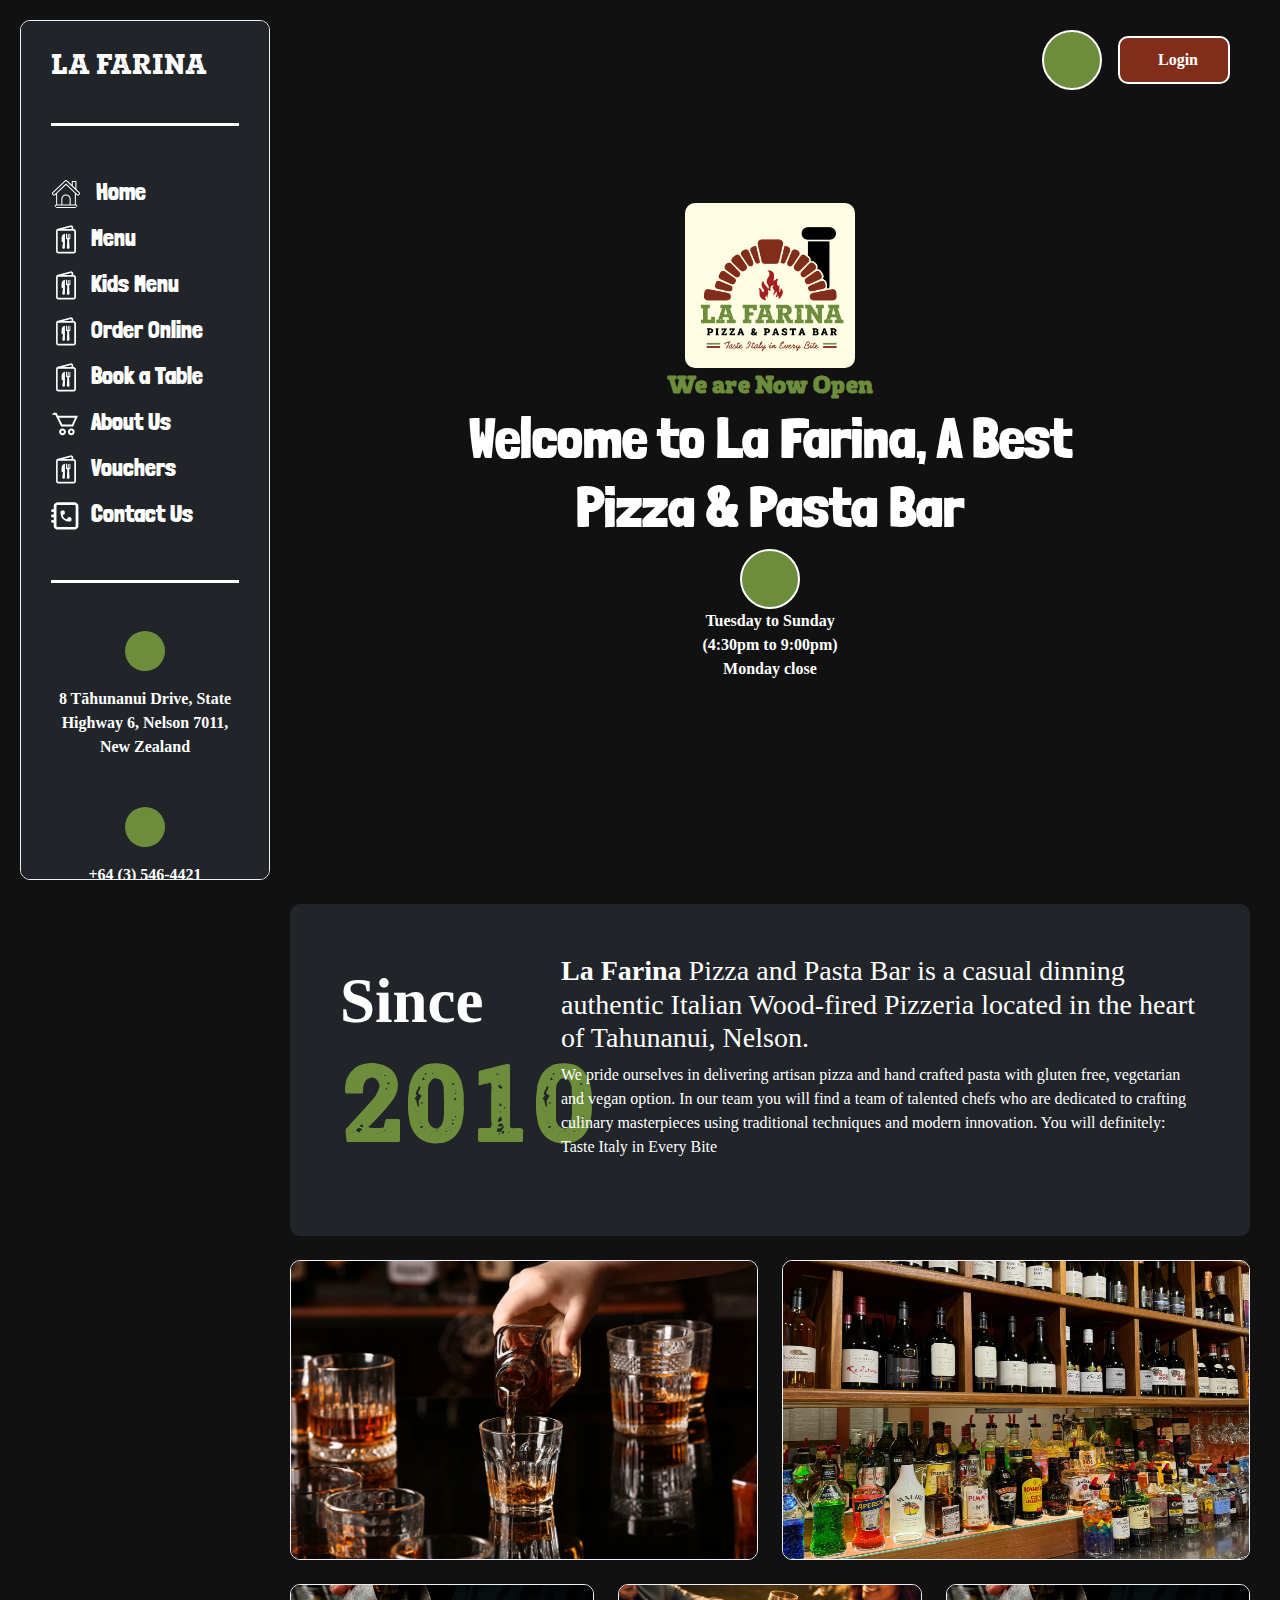
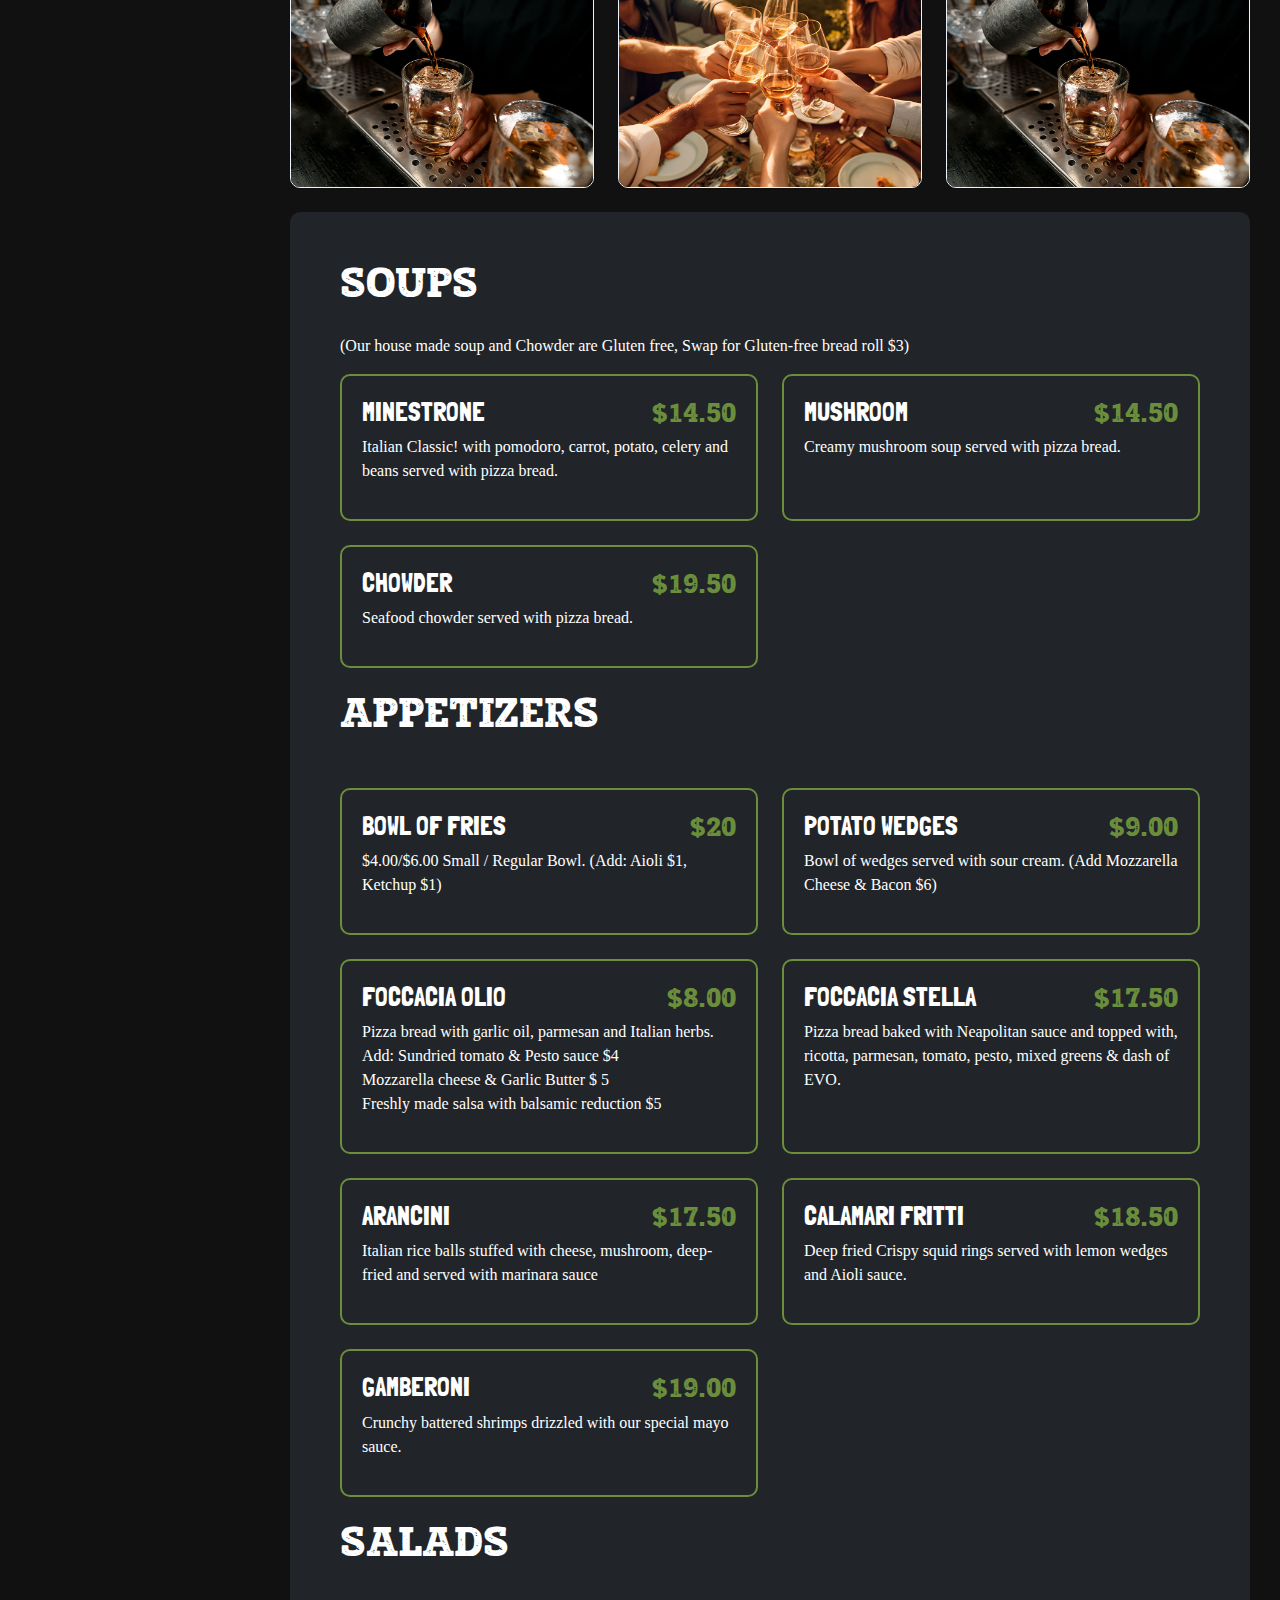
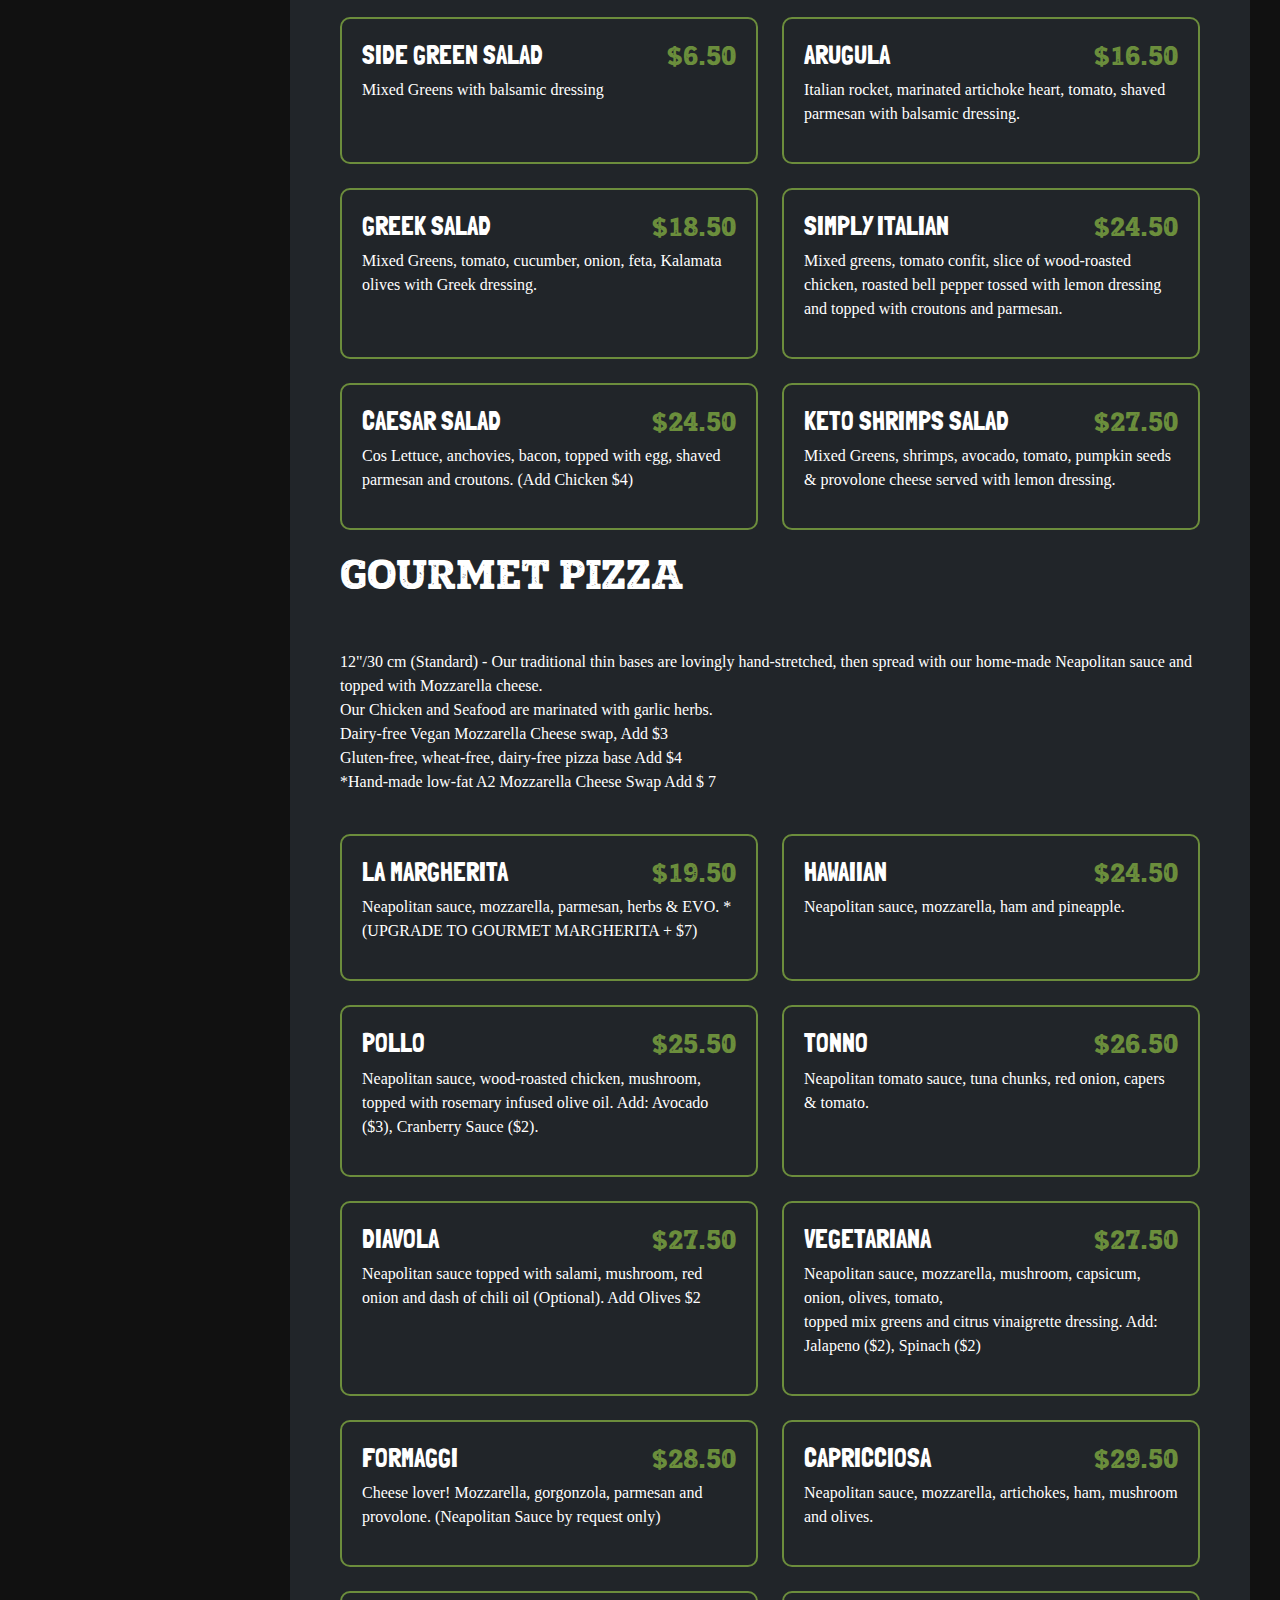
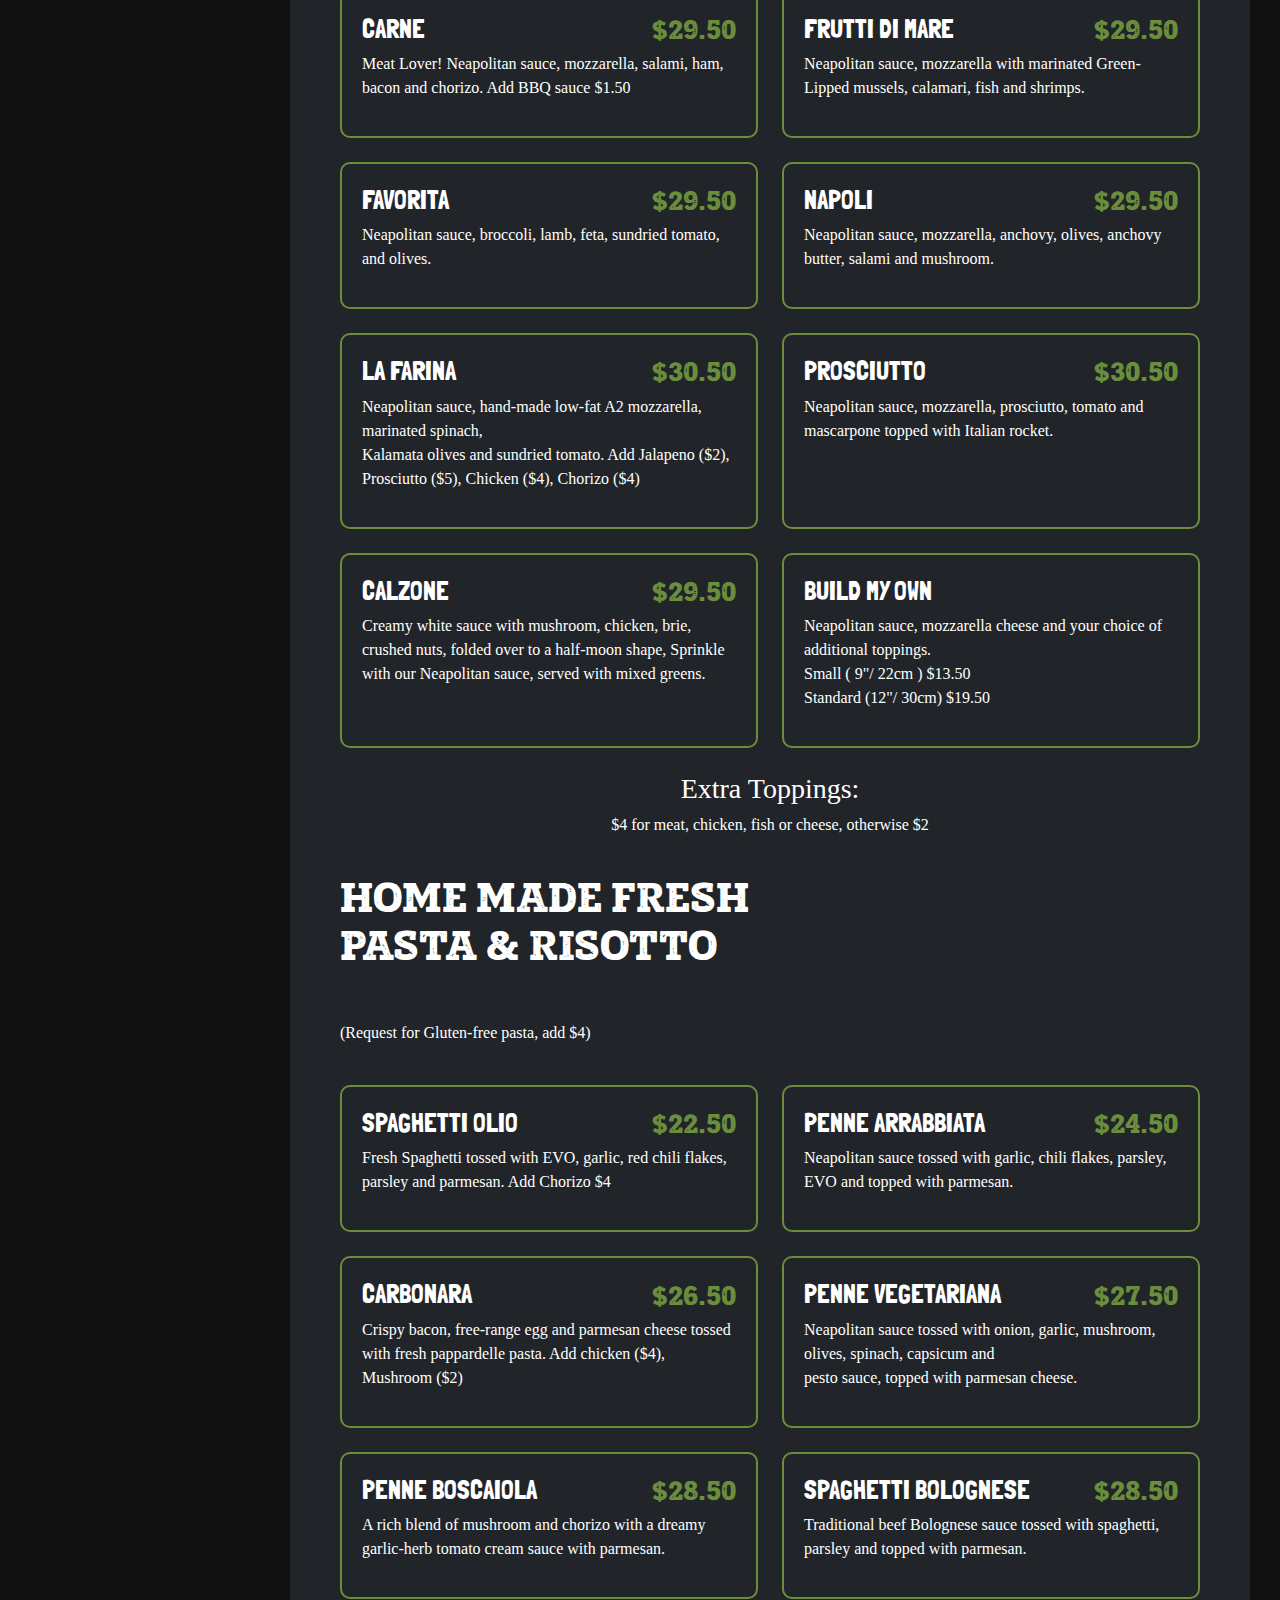
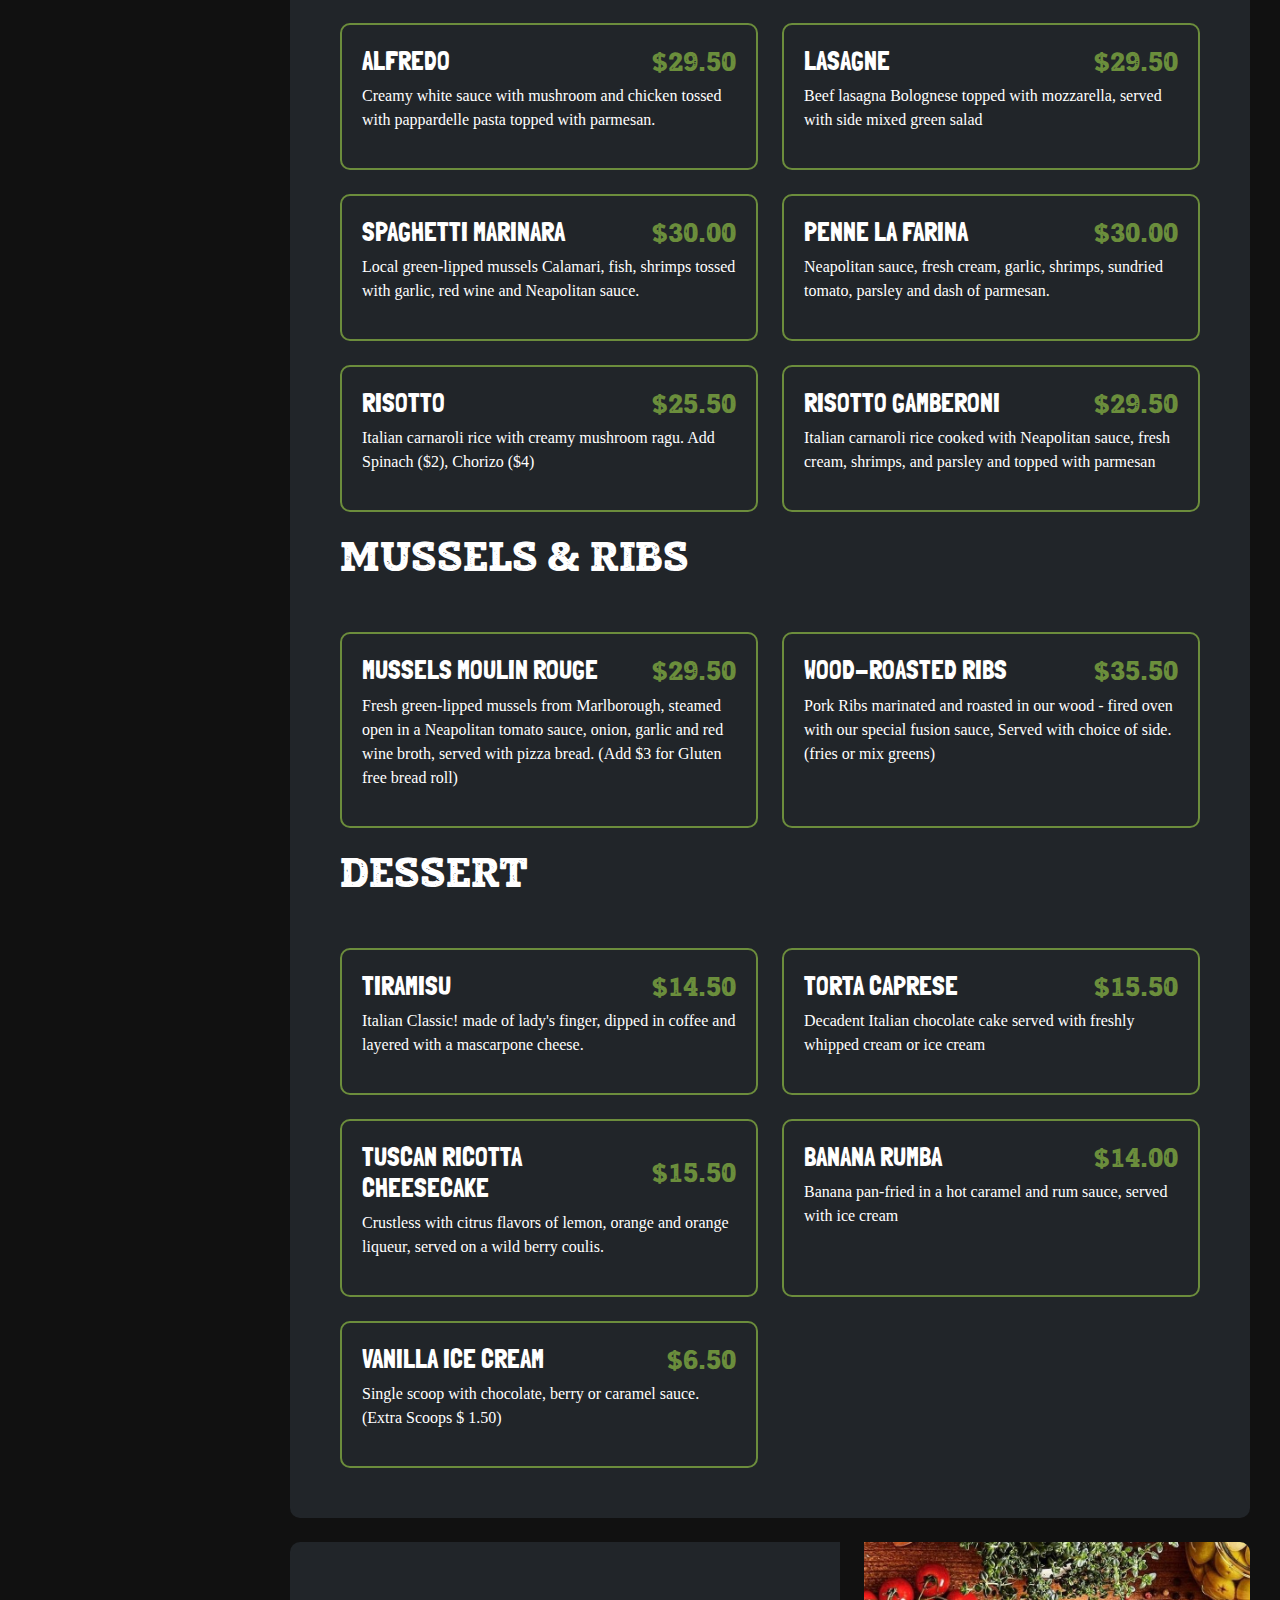
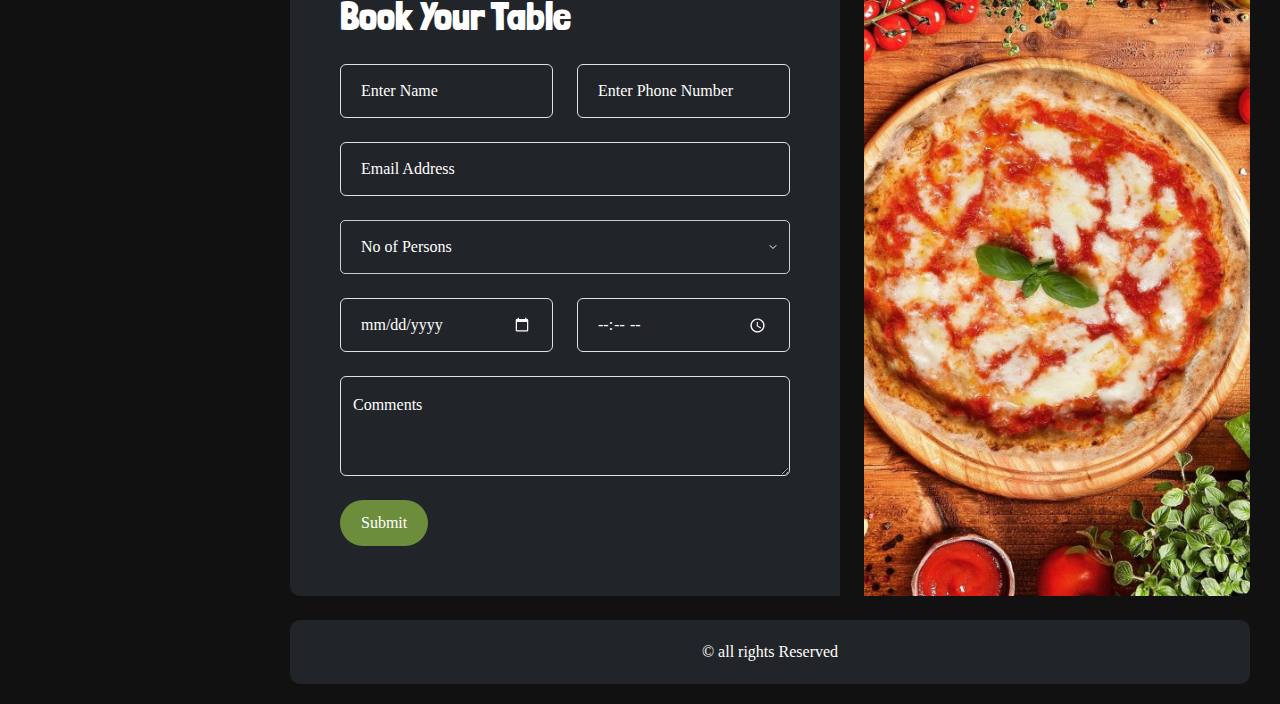
==== index.html @ b8975351 "changes" ====
<!doctype html>
<html lang="en">

<head>
    <meta charset="utf-8">
    <meta name="viewport" content="width=device-width, initial-scale=1">
    <title>La Farina</title>
    <link href="https://cdn.jsdelivr.net/npm/bootstrap@5.3.3/dist/css/bootstrap.min.css" rel="stylesheet"
        integrity="sha384-QWTKZyjpPEjISv5WaRU9OFeRpok6YctnYmDr5pNlyT2bRjXh0JMhjY6hW+ALEwIH" crossorigin="anonymous">
    <link rel="stylesheet" href="https://cdnjs.cloudflare.com/ajax/libs/font-awesome/6.6.0/css/all.min.css"
        integrity="sha512-Kc323vGBEqzTmouAECnVceyQqyqdsSiqLQISBL29aUW4U/M7pSPA/gEUZQqv1cwx4OnYxTxve5UMg5GT6L4JJg=="
        crossorigin="anonymous" referrerpolicy="no-referrer" />
    <link rel="preconnect" href="https://fonts.googleapis.com">
    <link rel="preconnect" href="https://fonts.gstatic.com" crossorigin>
    <link href="https://fonts.googleapis.com/css2?family=Londrina+Solid:wght@100;300;400;900&display=swap"
        rel="stylesheet">
    <link rel="stylesheet" href="https://cdn.jsdelivr.net/npm/@fancyapps/ui@5.0/dist/fancybox/fancybox.css" />
    <link rel="stylesheet" href="scss/style.css">
</head>

<body>
    <div class="overlay"></div>
    <div class="main">
        <div class="sidebar">
            <!-- <img src="images/logo.jpg" alt="logo"> -->
            <div class="d-flex justify-content-between align-items-center">
                <h3 class="text-white mb-lg-4">LA FARINA</h3>
                <button class="toggle-button">☰</button>
            </div>
            <hr>
            <nav class="my-lg-5">
                <ul>
                    <li><a href="index.html"><img src="images/Header-Home-Icon-1.svg" alt="icon"> Home</a></li>
                    <li><a href="menu.html"><img src="images/Header-Home-Icon-2.svg" alt="icon">Menu</a></li>
                    <li><a href="kids-menu.html"><img src="images/Header-Home-Icon-2.svg" alt="icon">Kids Menu</a></li>
                    <li><a href="order-online.html"><img src="images/Header-Home-Icon-2.svg" alt="icon">Order Online</a>
                    </li>
                    <li><a href="table-book.html"><img src="images/Header-Home-Icon-2.svg" alt="icon">Book a Table</a>
                    </li>
                    <li><a href="about.html"><img src="images/Header-Home-Icon-4.svg" alt="icon">About Us </a></li>
                    <li><a href="vauchar.html"><img src="images/Header-Home-Icon-2.svg" alt="icon">Vouchers</a></li>
                    <li><a href="#"><img src="images/Header-Home-Icon-5.svg" alt="icon">Contact Us</a></li>
                </ul>
            </nav>
            <hr>

            <div class="address my-lg-5">

                <div class="icon mb-3">
                    <i class="fa-solid fa-location-dot"></i>
                </div>
                <p class="text-center"> 8 Tāhunanui Drive,  State Highway 6,  Nelson 7011,  New Zealand</p>


            </div>
            <div class="address my-lg-4">

                <div class="icon mb-3">
                    <i class="fa-solid fa-circle-user"></i>
                </div>
                <p class="text-center mb-0"> +64 (3) 546-4421</p>
                <p class="text-center"> email@hotrock.co.nz</p>


            </div>


        </div>
        <div class="content">
            <div class="banner d-flex justify-content-center align-items-center">
                <video autoplay muted loop playsinline>
                    <source src="https://yummie.wpengine.com/wp-content/uploads/2024/03/vd-2.mp4" type="video/mp4">

                </video>
                <div class="login-cart d-flex align-items-center">
                    <div class="cart">
                        <i class="fa-solid fa-cart-plus"></i>
                    </div>
                    <div class="login ms-3"><a href="#"> <i class="fa-regular fa-user me-2"></i> Login</a></div>
                </div>

                <div class="banner__details text-center">
                    <img src="images/logo.jpg" alt="logo" width="170"> <br>
                    <span> We are Now Open</span>

                    <h1>Welcome to La Farina, A Best <br> Pizza & Pasta Bar</h1>

                    <div class="opening-hour">
                        <div class="icon">
                            <i class="fa-regular fa-clock"></i>
                        </div>
                        <p>Tuesday to Sunday <br>
                            (4:30pm to 9:00pm) <br>
                            Monday close</p>
                    </div>

                </div>
            

            </div>

            <div class="about mt-lg-4">
                <div class="row">
                    <div class="col-lg-3">
                        <div class="date">
                            <span>Since</span>
                            <h1>2010</h1>
                        </div>

                    </div>
                    <div class="col-lg-9">
                        <h3> <strong>La Farina</strong> <span>Pizza and Pasta Bar</span> is a casual dinning authentic
                            Italian Wood-fired Pizzeria
                            located in the heart of Tahunanui, Nelson.

                        </h3>
                        <p> We pride ourselves in delivering artisan pizza and hand crafted pasta with gluten free,
                            vegetarian and vegan option. In our team you will find a team of talented chefs who are
                            dedicated to crafting culinary masterpieces using traditional techniques and modern
                            innovation.
                            You will definitely: Taste Italy in Every Bite</p>
                    </div>
                </div>
            </div>
            <div id="gallery" class="mt-4">
                <div class="row g-4">
                    <div class="col-lg-6">
                        <a href="images/gallery/grid-gallery07.jpg" data-caption="Image #1">
                            <img  height="300px" src="images/gallery/grid-gallery07.jpg" />
                        </a>
                    </div>
                    <div class="col-lg-6">
                        <a href="images/5.jpg" data-caption="Image #1">
                            <img height="300px" src="images/5.jpg" />
                        </a>
                    </div>
                    <div class="col-lg-4">
                        <a href="images/gallery/grid-gallery01.jpg" data-caption="Image #2">
                            <img src="images/gallery/grid-gallery01.jpg" />
                        </a>
                    </div>
                    <div class="col-lg-4">
                        <a href="images/gallery/grid-gallery08.jpg" data-caption="Image #2">
                            <img src="images/gallery/grid-gallery08.jpg" />
                        </a>
                    </div>
                    <div class="col-lg-4">
                        <a href="images/gallery/grid-gallery01.jpg" data-caption="Image #2">
                            <img src="images/gallery/grid-gallery01.jpg" />
                        </a>
                    </div>
                </div>
            </div>
            <div class="menu mt-4">


                <h1 class=" mb-4"> SOUPS</h1>
                <p>
                    (Our house made soup and Chowder are Gluten free,
                    Swap for Gluten-free bread roll $3)</p>
                <div class="row g-4">
                    <div class="col-lg-6">
                        <div class="menu__details ">
                            <div class="menu__title d-flex justify-content-between align-items-center">
                                <h3>
                                    MINESTRONE </h3>
                                <div class="price">
                                    $14.50
                                </div>

                            </div>
                            <p>Italian Classic! with pomodoro, carrot, potato, celery and beans served with pizza
                                bread.</p>

                        </div>
                    </div>
                    <div class="col-lg-6">
                        <div class="menu__details">
                            <div class="menu__title d-flex justify-content-between align-items-center">
                                <h3>
                                    MUSHROOM </h3>
                                <div class="price">
                                    $14.50
                                </div>

                            </div>

                            <p>
                                Creamy mushroom soup served with pizza bread.</p>
                        </div>
                    </div>
                    <div class="col-lg-6">
                        <div class="menu__details ">
                            <div class="menu__title d-flex justify-content-between align-items-center">
                                <h3>
                                    CHOWDER </h3>
                                <div class="price">
                                    $19.50
                                </div>

                            </div>
                            <p>
                                Seafood chowder served with pizza bread.</p>

                        </div>
                    </div>
                    <h1 class=" mb-4"> APPETIZERS </h1>
                    <div class="col-lg-6">
                        <div class="menu__details ">
                            <div class="menu__title d-flex justify-content-between align-items-center">
                                <h3>
                                    BOWL OF FRIES </h3>
                                <div class="price">
                                    $20
                                </div>

                            </div>

                            <p> $4.00/$6.00
                                Small / Regular Bowl. (Add: Aioli $1, Ketchup $1)</p>
                        </div>
                    </div>
                    <div class="col-lg-6">
                        <div class="menu__details ">
                            <div class="menu__title d-flex justify-content-between align-items-center">
                                <h3>
                                    POTATO WEDGES </h3>
                                <div class="price">
                                    $9.00
                                </div>

                            </div>

                            <p>
                                Bowl of wedges served with sour cream.
                                (Add Mozzarella Cheese & Bacon $6)</p>
                        </div>
                    </div>
                    <div class="col-lg-6">
                        <div class="menu__details">
                            <div class="menu__title d-flex justify-content-between align-items-center">
                                <h3>
                                    FOCCACIA OLIO </h3>
                                <div class="price">
                                    $8.00
                                </div>

                            </div>

                            <p>

                                Pizza bread with garlic oil, parmesan and Italian herbs. <br> Add: Sundried tomato &
                                Pesto sauce $4 <br>
                                Mozzarella cheese & Garlic Butter $ 5 <br>
                                Freshly made salsa with balsamic reduction $5</p>
                        </div>
                    </div>
                    <div class="col-lg-6">
                        <div class="menu__details ">
                            <div class="menu__title d-flex justify-content-between align-items-center">
                                <h3>
                                    FOCCACIA STELLA </h3>
                                <div class="price">
                                    $17.50
                                </div>

                            </div>

                            <p>

                                Pizza bread baked with Neapolitan sauce and topped with, ricotta, parmesan, tomato,
                                pesto, mixed greens & dash of EVO. </p>
                        </div>
                    </div>
                    <div class="col-lg-6">
                        <div class="menu__details">
                            <div class="menu__title d-flex justify-content-between align-items-center">
                                <h3>
                                    ARANCINI </h3>
                                <div class="price">
                                    $17.50
                                </div>

                            </div>

                            <p>

                                Italian rice balls stuffed with cheese, mushroom, deep-fried and served with
                                marinara sauce </p>
                        </div>
                    </div>
                    <div class="col-lg-6">
                        <div class="menu__details ">
                            <div class="menu__title d-flex justify-content-between align-items-center">
                                <h3>
                                    CALAMARI FRITTI </h3>
                                <div class="price">
                                    $18.50
                                </div>

                            </div>

                            <p>


                                Deep fried Crispy squid rings served with lemon wedges and Aioli sauce. </p>
                        </div>
                    </div>
                    <div class="col-lg-6">
                        <div class="menu__details ">
                            <div class="menu__title d-flex justify-content-between align-items-center">
                                <h3>
                                    GAMBERONI </h3>
                                <div class="price">
                                    $19.00
                                </div>


                            </div>
                            <div class="menu-desc">
                                <p>


                                    Crunchy battered shrimps drizzled with our special mayo sauce. </p>
                            </div>

                        </div>
                    </div>
                    <h1 class=" mb-4"> SALADS </h1>
                    <div class="col-lg-6">
                        <div class="menu__details ">
                            <div class="menu__title d-flex justify-content-between align-items-center">
                                <h3>
                                    SIDE GREEN SALAD </h3>
                                <div class="price">
                                    $6.50
                                </div>

                            </div>

                            <p>
                                Mixed Greens with balsamic dressing </p>
                        </div>
                    </div>
                    <div class="col-lg-6">
                        <div class="menu__details ">
                            <div class="menu__title d-flex justify-content-between align-items-center">
                                <h3>
                                    ARUGULA </h3>
                                <div class="price">
                                    $16.50
                                </div>

                            </div>

                            <p>

                                Italian rocket, marinated artichoke heart, tomato, shaved parmesan with balsamic
                                dressing.</p>
                        </div>
                    </div>
                    <div class="col-lg-6">
                        <div class="menu__details">
                            <div class="menu__title d-flex justify-content-between align-items-center">
                                <h3>
                                    GREEK SALAD </h3>
                                <div class="price">
                                    $18.50
                                </div>

                            </div>

                            <p>


                                Mixed Greens, tomato, cucumber, onion, feta, Kalamata olives with Greek dressing. </p>
                        </div>
                    </div>
                    <div class="col-lg-6">
                        <div class="menu__details ">
                            <div class="menu__title d-flex justify-content-between align-items-center">
                                <h3>
                                    SIMPLY ITALIAN </h3>
                                <div class="price">
                                    $24.50
                                </div>

                            </div>

                            <p>


                                Mixed greens, tomato confit, slice of wood-roasted chicken, roasted bell pepper tossed
                                with lemon dressing and topped with croutons and parmesan. </p>
                        </div>
                    </div>
                    <div class="col-lg-6">
                        <div class="menu__details">
                            <div class="menu__title d-flex justify-content-between align-items-center">
                                <h3>
                                    CAESAR SALAD </h3>
                                <div class="price">
                                    $24.50
                                </div>

                            </div>

                            <p>


                                Cos Lettuce, anchovies, bacon, topped with egg, shaved parmesan and croutons. (Add
                                Chicken $4) </p>
                        </div>
                    </div>
                    <div class="col-lg-6">
                        <div class="menu__details ">
                            <div class="menu__title d-flex justify-content-between align-items-center">
                                <h3>
                                    KETO SHRIMPS SALAD </h3>
                                <div class="price">
                                    $27.50
                                </div>

                            </div>

                            <p>

                                Mixed Greens, shrimps, avocado, tomato, pumpkin seeds & provolone cheese served with
                                lemon dressing. </p>
                        </div>
                    </div>
                    <h1 class=" mb-4"> GOURMET PIZZA </h1>
                    <p>
                        12"/30 cm (Standard) - Our traditional thin bases are lovingly hand-stretched, then spread with
                        our home-made Neapolitan sauce and topped with Mozzarella cheese. <br>

                        Our Chicken and Seafood are marinated with garlic herbs. <br>
                        Dairy-free Vegan Mozzarella Cheese swap, Add $3 <br>
                        Gluten-free, wheat-free, dairy-free pizza base Add $4 <br>
                        *Hand-made low-fat A2 Mozzarella Cheese Swap Add $ 7
                    </p>

                    <div class="col-lg-6">
                        <div class="menu__details ">
                            <div class="menu__title d-flex justify-content-between align-items-center">
                                <h3>
                                    LA MARGHERITA </h3>
                                <div class="price">
                                    $19.50
                                </div>

                            </div>

                            <p>
                                Neapolitan sauce, mozzarella, parmesan, herbs & EVO.
                                *(UPGRADE TO GOURMET MARGHERITA + $7) </p>
                        </div>
                    </div>
                    <div class="col-lg-6">
                        <div class="menu__details ">
                            <div class="menu__title d-flex justify-content-between align-items-center">
                                <h3>
                                    HAWAIIAN </h3>
                                <div class="price">
                                    $24.50
                                </div>

                            </div>

                            <p>
                                Neapolitan sauce, mozzarella, ham and pineapple. </p>
                        </div>
                    </div>
                    <div class="col-lg-6">
                        <div class="menu__details ">
                            <div class="menu__title d-flex justify-content-between align-items-center">
                                <h3>
                                    POLLO </h3>
                                <div class="price">
                                    $25.50
                                </div>

                            </div>

                            <p>
                                Neapolitan sauce, wood-roasted chicken, mushroom, topped with rosemary infused olive
                                oil.
                                Add: Avocado ($3), Cranberry Sauce ($2). </p>
                        </div>
                    </div>
                    <div class="col-lg-6">
                        <div class="menu__details ">
                            <div class="menu__title d-flex justify-content-between align-items-center">
                                <h3>
                                    TONNO </h3>
                                <div class="price">
                                    $26.50
                                </div>

                            </div>

                            <p>
                                Neapolitan tomato sauce, tuna chunks, red onion, capers & tomato. </p>
                        </div>
                    </div>
                    <div class="col-lg-6">
                        <div class="menu__details ">
                            <div class="menu__title d-flex justify-content-between align-items-center">
                                <h3>
                                    DIAVOLA </h3>
                                <div class="price">
                                    $27.50
                                </div>

                            </div>

                            <p>

                                Neapolitan sauce topped with salami, mushroom, red onion and dash of chili oil
                                (Optional). Add Olives $2 </p>
                        </div>
                    </div>
                    <div class="col-lg-6">
                        <div class="menu__details ">
                            <div class="menu__title d-flex justify-content-between align-items-center">
                                <h3>
                                    VEGETARIANA </h3>
                                <div class="price">
                                    $27.50
                                </div>

                            </div>

                            <p>

                                Neapolitan sauce, mozzarella, mushroom, capsicum, onion, olives, tomato, <br> topped mix
                                greens and citrus vinaigrette dressing. Add: Jalapeno ($2), Spinach ($2) </p>
                        </div>
                    </div>
                    <div class="col-lg-6">
                        <div class="menu__details ">
                            <div class="menu__title d-flex justify-content-between align-items-center">
                                <h3>
                                    FORMAGGI </h3>
                                <div class="price">
                                    $28.50
                                </div>

                            </div>

                            <p>

                                Cheese lover! Mozzarella, gorgonzola, parmesan and provolone. (Neapolitan Sauce by
                                request only) </p>
                        </div>
                    </div>
                    <div class="col-lg-6">
                        <div class="menu__details ">
                            <div class="menu__title d-flex justify-content-between align-items-center">
                                <h3>
                                    CAPRICCIOSA </h3>
                                <div class="price">
                                    $29.50
                                </div>

                            </div>

                            <p>

                                Neapolitan sauce, mozzarella, artichokes, ham, mushroom and olives. </p>
                        </div>
                    </div>
                    <div class="col-lg-6">
                        <div class="menu__details ">
                            <div class="menu__title d-flex justify-content-between align-items-center">
                                <h3>
                                    CARNE </h3>
                                <div class="price">
                                    $29.50
                                </div>

                            </div>

                            <p>

                                Meat Lover! Neapolitan sauce, mozzarella, salami, ham, bacon and chorizo. Add BBQ sauce
                                $1.50 </p>
                        </div>
                    </div>
                    <div class="col-lg-6">
                        <div class="menu__details ">
                            <div class="menu__title d-flex justify-content-between align-items-center">
                                <h3>
                                    FRUTTI DI MARE </h3>
                                <div class="price">
                                    $29.50
                                </div>

                            </div>

                            <p>

                                Neapolitan sauce, mozzarella with marinated Green-Lipped mussels, calamari, fish and
                                shrimps. </p>
                        </div>
                    </div>
                    <div class="col-lg-6">
                        <div class="menu__details ">
                            <div class="menu__title d-flex justify-content-between align-items-center">
                                <h3>
                                    FAVORITA </h3>
                                <div class="price">
                                    $29.50
                                </div>

                            </div>

                            <p>

                                Neapolitan sauce, broccoli, lamb, feta, sundried tomato, and olives. </p>
                        </div>
                    </div>
                    <div class="col-lg-6">
                        <div class="menu__details ">
                            <div class="menu__title d-flex justify-content-between align-items-center">
                                <h3>
                                    NAPOLI </h3>
                                <div class="price">
                                    $29.50
                                </div>

                            </div>

                            <p>

                                Neapolitan sauce, mozzarella, anchovy, olives, anchovy butter, salami and mushroom. </p>
                        </div>
                    </div>
                    <div class="col-lg-6">
                        <div class="menu__details ">
                            <div class="menu__title d-flex justify-content-between align-items-center">
                                <h3>
                                    LA FARINA </h3>
                                <div class="price">
                                    $30.50
                                </div>

                            </div>

                            <p>

                                Neapolitan sauce, hand-made low-fat A2 mozzarella, marinated spinach, <br> Kalamata
                                olives and sundried tomato. Add Jalapeno ($2), <br> Prosciutto ($5), Chicken ($4),
                                Chorizo ($4) </p>
                        </div>
                    </div>
                    <div class="col-lg-6">
                        <div class="menu__details ">
                            <div class="menu__title d-flex justify-content-between align-items-center">
                                <h3>
                                    PROSCIUTTO </h3>
                                <div class="price">
                                    $30.50
                                </div>

                            </div>

                            <p>


                                Neapolitan sauce, mozzarella, prosciutto, tomato and mascarpone topped with Italian
                                rocket. </p>
                        </div>
                    </div>
                    <div class="col-lg-6">
                        <div class="menu__details ">
                            <div class="menu__title d-flex justify-content-between align-items-center">
                                <h3>
                                    CALZONE </h3>
                                <div class="price">
                                    $29.50
                                </div>

                            </div>

                            <p>


                                Creamy white sauce with mushroom, chicken, brie, crushed nuts, folded over to a
                                half-moon shape,
                                Sprinkle with our Neapolitan sauce, served with mixed greens. </p>
                        </div>
                    </div>
                    <div class="col-lg-6">
                        <div class="menu__details ">
                            <div class="menu__title d-flex justify-content-between align-items-center">
                                <h3>
                                    BUILD MY OWN </h3>
                                <!-- <div class="price">
                                    Small ( 9"/ 22cm ) $13.50 <br>
                                    Standard (12"/ 30cm) $19.50
                                </div> -->

                            </div>

                            <p>



                                Neapolitan sauce, mozzarella cheese and your choice of additional toppings. <br>
                                Small ( 9"/ 22cm ) $13.50 <br>
                                Standard (12"/ 30cm) $19.50
                            </p>
                        </div>
                    </div>
                    <div class="col-lg-12">
                        <div class="text-center">
                            <div class="menu__title">
                                <h3>
                                    Extra Toppings:</h3>
                                <!-- <div class="price">
                                    Small ( 9"/ 22cm ) $13.50 <br>
                                    Standard (12"/ 30cm) $19.50
                                </div> -->

                            </div>

                            <p>
                                $4 for meat, chicken, fish or cheese, otherwise $2
                            </p>
                        </div>
                    </div>
                    <h1 class=" mb-4"> HOME MADE FRESH <br>
                        PASTA & RISOTTO
                    </h1>
                    <p> (Request for Gluten-free pasta, add $4)</p>

                    <div class="col-lg-6">
                        <div class="menu__details ">
                            <div class="menu__title d-flex justify-content-between align-items-center">
                                <h3>
                                    SPAGHETTI OLIO </h3>
                                <div class="price">
                                    $22.50
                                </div>

                            </div>

                            <p>


                                Fresh Spaghetti tossed with EVO, garlic, red chili flakes, parsley and parmesan. Add
                                Chorizo $4</p>
                        </div>
                    </div>
                    <div class="col-lg-6">
                        <div class="menu__details ">
                            <div class="menu__title d-flex justify-content-between align-items-center">
                                <h3>
                                    PENNE ARRABBIATA </h3>
                                <div class="price">
                                    $24.50
                                </div>

                            </div>

                            <p>

                                Neapolitan sauce tossed with garlic, chili flakes, parsley, EVO and topped with
                                parmesan.</p>
                        </div>
                    </div>
                    <div class="col-lg-6">
                        <div class="menu__details ">
                            <div class="menu__title d-flex justify-content-between align-items-center">
                                <h3>
                                    CARBONARA</h3>
                                <div class="price">
                                    $26.50
                                </div>

                            </div>

                            <p>

                                Crispy bacon, free-range egg and parmesan cheese tossed with fresh pappardelle pasta.
                                Add chicken ($4), Mushroom ($2)</p>
                        </div>
                    </div>
                    <div class="col-lg-6">
                        <div class="menu__details ">
                            <div class="menu__title d-flex justify-content-between align-items-center">
                                <h3>
                                    PENNE VEGETARIANA </h3>
                                <div class="price">
                                    $27.50
                                </div>

                            </div>

                            <p>

                                Neapolitan sauce tossed with onion, garlic, mushroom, olives, spinach, capsicum and <br>
                                pesto sauce, topped with parmesan cheese. </p>
                        </div>
                    </div>
                    <div class="col-lg-6">
                        <div class="menu__details ">
                            <div class="menu__title d-flex justify-content-between align-items-center">
                                <h3>
                                    PENNE BOSCAIOLA </h3>
                                <div class="price">
                                    $28.50
                                </div>

                            </div>

                            <p>


                                A rich blend of mushroom and chorizo with a dreamy garlic-herb tomato cream sauce with
                                parmesan.
                            </p>
                        </div>
                    </div>
                    <div class="col-lg-6">
                        <div class="menu__details ">
                            <div class="menu__title d-flex justify-content-between align-items-center">
                                <h3>
                                    SPAGHETTI BOLOGNESE </h3>
                                <div class="price">
                                    $28.50
                                </div>

                            </div>

                            <p>



                                Traditional beef Bolognese sauce tossed with spaghetti, parsley and topped with
                                parmesan.
                            </p>
                        </div>
                    </div>
                    <div class="col-lg-6">
                        <div class="menu__details ">
                            <div class="menu__title d-flex justify-content-between align-items-center">
                                <h3>
                                    ALFREDO </h3>
                                <div class="price">
                                    $29.50
                                </div>

                            </div>

                            <p>


                                Creamy white sauce with mushroom and chicken tossed with pappardelle pasta topped with
                                parmesan.
                            </p>
                        </div>
                    </div>
                    <div class="col-lg-6">
                        <div class="menu__details ">
                            <div class="menu__title d-flex justify-content-between align-items-center">
                                <h3>
                                    LASAGNE </h3>
                                <div class="price">
                                    $29.50
                                </div>

                            </div>

                            <p>



                                Beef lasagna Bolognese topped with mozzarella, served with side mixed green salad
                            </p>
                        </div>
                    </div>
                    <div class="col-lg-6">
                        <div class="menu__details ">
                            <div class="menu__title d-flex justify-content-between align-items-center">
                                <h3>
                                    SPAGHETTI MARINARA </h3>
                                <div class="price">
                                    $30.00
                                </div>

                            </div>

                            <p>



                                Local green-lipped mussels Calamari, fish, shrimps tossed with garlic, red wine and
                                Neapolitan sauce.
                            </p>
                        </div>
                    </div>
                    <div class="col-lg-6">
                        <div class="menu__details ">
                            <div class="menu__title d-flex justify-content-between align-items-center">
                                <h3>
                                    PENNE LA FARINA </h3>
                                <div class="price">
                                    $30.00
                                </div>

                            </div>

                            <p>




                                Neapolitan sauce, fresh cream, garlic, shrimps, sundried tomato, parsley and dash of
                                parmesan.
                            </p>
                        </div>
                    </div>
                    <div class="col-lg-6">
                        <div class="menu__details ">
                            <div class="menu__title d-flex justify-content-between align-items-center">
                                <h3>
                                    RISOTTO</h3>
                                <div class="price">
                                    $25.50
                                </div>

                            </div>

                            <p>

                                Italian carnaroli rice with creamy mushroom ragu. Add Spinach ($2), Chorizo ($4) </p>
                        </div>
                    </div>
                    <div class="col-lg-6">
                        <div class="menu__details ">
                            <div class="menu__title d-flex justify-content-between align-items-center">
                                <h3>
                                    RISOTTO GAMBERONI</h3>
                                <div class="price">
                                    $29.50
                                </div>

                            </div>

                            <p>

                                Italian carnaroli rice cooked with Neapolitan sauce, fresh cream, shrimps, and parsley
                                and topped with parmesan
                            </p>
                        </div>
                    </div>
                    <h1 class=" mb-4"> MUSSELS & RIBS</h1>

                    <div class="col-lg-6">
                        <div class="menu__details ">
                            <div class="menu__title d-flex justify-content-between align-items-center">
                                <h3>
                                    MUSSELS MOULIN ROUGE </h3>
                                <div class="price">
                                    $29.50
                                </div>

                            </div>

                            <p>


                                Fresh green-lipped mussels from Marlborough, steamed open in a Neapolitan tomato sauce,
                                onion, garlic and red wine broth, served with pizza bread. (Add $3 for Gluten free bread
                                roll)
                            </p>
                        </div>
                    </div>
                    <div class="col-lg-6">
                        <div class="menu__details ">
                            <div class="menu__title d-flex justify-content-between align-items-center">
                                <h3>
                                    WOOD-ROASTED RIBS </h3>
                                <div class="price">
                                    $35.50
                                </div>

                            </div>

                            <p>



                                Pork Ribs marinated and roasted in our wood - fired oven with our special fusion sauce,
                                Served with choice of side. (fries or mix greens)
                            </p>
                        </div>
                    </div>
                    <h1 class=" mb-4"> DESSERT</h1>
                    <div class="col-lg-6">
                        <div class="menu__details ">
                            <div class="menu__title d-flex justify-content-between align-items-center">
                                <h3>
                                    TIRAMISU </h3>
                                <div class="price">
                                    $14.50
                                </div>

                            </div>

                            <p>

                                Italian Classic! made of lady's finger, dipped in coffee and layered with a mascarpone
                                cheese.
                            </p>
                        </div>
                    </div>
                    <div class="col-lg-6">
                        <div class="menu__details ">
                            <div class="menu__title d-flex justify-content-between align-items-center">
                                <h3>
                                    TORTA CAPRESE </h3>
                                <div class="price">
                                    $15.50
                                </div>

                            </div>

                            <p>


                                Decadent Italian chocolate cake served with freshly whipped cream or ice cream
                            </p>
                        </div>
                    </div>
                    <div class="col-lg-6">
                        <div class="menu__details ">
                            <div class="menu__title d-flex justify-content-between align-items-center">
                                <h3>
                                    TUSCAN RICOTTA CHEESECAKE </h3>
                                <div class="price">
                                    $15.50
                                </div>

                            </div>

                            <p>



                                Crustless with citrus flavors of lemon, orange and orange liqueur, served on a wild
                                berry coulis.
                            </p>
                        </div>
                    </div>
                    <div class="col-lg-6">
                        <div class="menu__details ">
                            <div class="menu__title d-flex justify-content-between align-items-center">
                                <h3>
                                    BANANA RUMBA </h3>
                                <div class="price">
                                    $14.00
                                </div>

                            </div>

                            <p>


                                Banana pan-fried in a hot caramel and rum sauce, served with ice cream
                            </p>
                        </div>
                    </div>
                    <div class="col-lg-6">
                        <div class="menu__details ">
                            <div class="menu__title d-flex justify-content-between align-items-center">
                                <h3>
                                    VANILLA ICE CREAM </h3>
                                <div class="price">
                                    $6.50
                                </div>

                            </div>

                            <p>


                                Single scoop with chocolate, berry or caramel sauce. (Extra Scoops $ 1.50)
                            </p>
                        </div>
                    </div>
                </div>
            </div>
            <div class="book-table mt-4 d-flex flex-wrap">
                <div class="row">
                    <div class="col-lg-7">
                        <div class="boot-table__form  ">
                            <h1 class="text-white mb-4"> Book Your Table</h1>
                            <form action="#">
                                <div class="row g-4">
                                    <div class="col">
                                        <input type="text" class="form-control" placeholder="Enter Name">
                                    </div>
                                    <div class="col">
                                        <input type="number" class="form-control" placeholder="Enter Phone Number">
                                    </div>
                                    <div class="col-lg-12">
                                        <input type="email" class="form-control" placeholder="Email Address">
                                    </div>
                                    <div class="col-md-12">
                                        <select id="inputState" class="form-select">
                                            <option selected>No of Persons</option>
                                            <option>1</option>
                                            <option>2</option>
                                            <option>3</option>
                                            <option>4</option>
                                            <option>5</option>
                                            <option>6</option>
                                        </select>
                                    </div>
                                    <div class="col-md-6">
                                        <input type="date" class="form-control" placeholder="Choose Date">
                                    </div>
                                    <div class="col-md-6">
                                        <input type="time" class="form-control" placeholder="Choose Time">
                                    </div>
        
                                    <div class="col-md-12">
                                        <div class="form-floating">
                                            <textarea class="form-control" placeholder="Leave a comment here"
                                                id="floatingTextarea2" style="height: 100px"></textarea>
                                            <label for="floatingTextarea2">Comments</label>
                                        </div>
                                    </div>
                                    <div class="col-md-12">
                                        <button type="submit" class="btn btn-submit">Submit</button>
                                    </div>
                                </div>
                            </form>
        
                        </div>
                    </div>
                    <div class="col-lg-5">
                        <div class="img  ">
                            <img src="images/bg.jpg" alt="book-table">
                        </div>
                    </div>

                </div>
              
               
            </div>
            <div class="footer mt-4">
                <p>©
                    all rights Reserved</p>
            </div>
        </div>
    </div>
    <script src="https://cdn.jsdelivr.net/npm/@fancyapps/ui@5.0/dist/fancybox/fancybox.umd.js"></script>
    <script src="https://cdn.jsdelivr.net/npm/bootstrap@5.3.3/dist/js/bootstrap.bundle.min.js"
        integrity="sha384-YvpcrYf0tY3lHB60NNkmXc5s9fDVZLESaAA55NDzOxhy9GkcIdslK1eN7N6jIeHz" crossorigin="anonymous">
    </script>
    <script>
        Fancybox.bind("#gallery a", {
            groupAll: true,
        });
    </script>
    <script>
        document.addEventListener('DOMContentLoaded', function () {
            const menuItem = document.querySelector('.menu-item');

            menuItem.addEventListener('click', function () {
                this.classList.toggle('active');
            });
        });
    </script>
    <script>
        document.addEventListener("DOMContentLoaded", function () {
            const loginCart = document.querySelector(".login-cart");
            let lastScrollTop = 0;

            window.addEventListener("scroll", function () {
                let scrollTop = window.pageYOffset || document.documentElement.scrollTop;

                if (scrollTop > lastScrollTop) {
                    // Scrolling down
                    loginCart.classList.add("hidden");
                } else {
                    // Scrolling up
                    loginCart.classList.remove("hidden");
                }
                lastScrollTop = scrollTop;
            });
        });
    </script>
    <script>
        document.addEventListener("DOMContentLoaded", function () {
            const loginCart = document.querySelector(".toggle-button");
            let lastScrollTop = 0;

            window.addEventListener("scroll", function () {
                let scrollTop = window.pageYOffset || document.documentElement.scrollTop;

                if (scrollTop > lastScrollTop) {
                    // Scrolling down
                    loginCart.classList.add("hidden");
                } else {
                    // Scrolling up
                    loginCart.classList.remove("hidden");
                }
                lastScrollTop = scrollTop;
            });
        });
    </script>
    <script>
        document.addEventListener('DOMContentLoaded', function () {
            const toggleButton = document.querySelector('.toggle-button');
            const sidebar = document.querySelector('.sidebar');
            const overlay = document.querySelector('.overlay');

            function toggleSidebar() {
                sidebar.classList.toggle('active');
                overlay.classList.toggle('active');
            }

            toggleButton.addEventListener('click', function () {
                toggleSidebar();
            });

            overlay.addEventListener('click', function () {
                toggleSidebar();
            });

            document.addEventListener('click', function (event) {
                if (!sidebar.contains(event.target) && !toggleButton.contains(event.target) && sidebar
                    .classList.contains('active')) {
                    toggleSidebar();
                }
            });
        });
    </script>

</body>

</html>
---- scss/style.css ----
@charset "UTF-8";
@font-face {
  font-family: "PosterizerKGRough";
  src: url("../font/PosterizerKGRough.eot");
  src: local("☞Posterizer KG Rough"), local("../font/PosterizerKGRough"), url("../font/PosterizerKGRough.eot?#iefix") format("embedded-opentype"), url("../font/PosterizerKGRough.woff2") format("woff2"), url("../font/PosterizerKGRough.woff") format("woff"), url("../font/PosterizerKGRough.ttf") format("truetype");
  font-weight: normal;
  font-style: normal;
}
body {
  background-color: #111111;
  font-family: roboto;
}

.main {
  display: flex;
}

hr {
  height: 3px;
  background-color: white;
  opacity: 1;
}

.bg-brown {
  background: #822d19 !important;
}

.sidebar {
  position: fixed;
  width: 250px;
  height: calc(100vh - 40px);
  padding: 30px;
  margin: 20px 0px 20px 20px;
  background-color: #6c8e3a;
  background-color: #822d19;
  background-color: #212529;
  border: 1px solid #edf2fa;
  border-radius: 10px;
  color: #fff;
  overflow-y: scroll;
}
.sidebar img {
  width: 100%;
  border-radius: 10px;
}
.sidebar h3 {
  font-family: "PosterizerKGRough";
  text-align: center;
  font-size: 2.1vw;
}
.sidebar nav ul {
  padding-left: 0px;
}
.sidebar nav ul li {
  list-style-type: none;
}
.sidebar nav ul li img {
  width: 30px;
  height: 30px;
  filter: invert(1);
  margin-right: 10px;
}
.sidebar nav ul li a {
  color: #fff;
  font-size: 24px;
  text-decoration: none;
  font-family: "Londrina Solid", sans-serif;
  font-weight: 700;
  margin-bottom: 10px;
  display: block;
}
.sidebar .address .icon {
  background-color: #822d19;
  background-color: #6c8d3c;
  width: 40px;
  height: 40px;
  border-radius: 50%;
  display: flex;
  justify-content: center;
  align-items: center;
  margin: 0 auto;
}
.sidebar .address p {
  font-weight: 600;
}

.sidebar::-webkit-scrollbar {
  width: 0px;
  background: transparent;
}

.sidebar {
  -ms-overflow-style: none;
  scrollbar-width: none;
}

.content {
  margin-left: 290px;
  padding: 20px 20px 20px 0px;
  width: calc(100% - 300px);
}

.banner {
  position: relative;
  height: calc(100vh - 40px);
  border-radius: 10px;
  overflow: hidden;
  position: relative;
}
.banner .video {
  position: absolute;
  top: 50%;
  left: 50%;
  width: 100%;
  height: 100%;
  -o-object-fit: cover;
     object-fit: cover;
  transform: translate(-50%, -50%);
  z-index: -1;
  /* Ensure the video is behind other content */
}
.banner__logo {
  position: absolute;
  top: 20px;
  left: 20px;
}
.banner__details {
  position: absolute;
}
.banner__details img {
  border-radius: 10px;
}
.banner__details h1 {
  font-size: clamp(2.5rem, 1.8551rem + 2.1583vw, 4.125rem);
  font-weight: 800;
  font-family: "Londrina Solid", sans-serif;
  color: #fff;
}
.banner__details span {
  color: #6c8d3c;
  font-weight: 700;
  font-size: 24px;
  font-family: "PosterizerKGRough";
}

.cart {
  width: 60px;
  height: 60px;
  border-radius: 50%;
  background-color: #6c8d3c;
  font-size: 22px;
  display: flex;
  align-items: center;
  justify-content: center;
  color: #fff;
  border: 2px solid #fff;
}

.login-cart {
  position: fixed;
  z-index: 999;
  right: 50px;
  top: 30px;
  transition: opacity 0.5s;
}

.login-cart.hidden {
  opacity: 0;
  pointer-events: none;
}

.login {
  background: #822d19;
  padding: 10px 30px;
  border-radius: 10px;
  border: 2px solid #fff;
}
.login a {
  text-decoration: none;
  color: #fff;
  font-weight: 600;
}

.about {
  background-color: #212529;
  padding: 50px;
  border-radius: 10px;
  color: #fff;
}
.about .date span {
  font-size: 7vh;
  font-weight: 800;
}
.about .date h1 {
  font-size: 12vh;
  font-weight: 900;
  color: #822d19;
  color: #6c8d3c;
  font-weight: 500;
  font-family: "PosterizerKGRough";
}

.menu {
  background-image: url("../images/bg-gallery/aa.jpg");
  background: #212529;
  border-radius: 10px;
  color: #fff;
  padding: 50px;
}
.menu h1 {
  display: block;
  font-weight: 500;
  font-family: "PosterizerKGRough";
}
.menu__details {
  border: 2px solid #fff;
  border: 2px solid #6c8d3c;
  padding: 20px;
  border-radius: 10px;
  height: 100%;
}
.menu__details h3 {
  font-family: "Londrina Solid", sans-serif;
  font-weight: 600px;
  font-size: 26px;
}
.menu__details .price {
  font-size: 2.9vh;
  font-weight: 500;
  font-family: "PosterizerKGRough";
  color: #6b8e3c;
  padding: 0px 0px 0px 0px;
}

.footer {
  background-color: #212529;
  padding: 20px;
  text-align: center;
  color: #fff;
  border-radius: 10px;
}
.footer p {
  margin: 0;
  padding: 0;
}

#gallery img {
  width: 100%;
  border-radius: 10px;
  border: 1px solid #edf2fa;
}

.book-table {
  border-radius: 10px;
  overflow: hidden;
  /* Additional styles for better appearance */
}
.book-table .boot-table__form {
  background-color: #212529;
  padding: 50px;
}
.book-table .boot-table__form h1 {
  font-weight: 800;
  font-family: "Londrina Solid", sans-serif;
}
.book-table .img {
  height: 100%;
}
.book-table .img img {
  width: 100%;
  height: 100%;
  -o-object-fit: cover;
     object-fit: cover;
}
.book-table .form-control {
  background-color: rgba(255, 255, 255, 0);
  padding: 14px 20px;
}
.book-table input {
  color: #fff;
}
.book-table input::-moz-placeholder {
  color: #fff;
  opacity: 1;
}
.book-table input::placeholder {
  color: #fff;
  opacity: 1;
}
.book-table label {
  color: white;
}
.book-table .form-select {
  padding: 14px 20px;
  background-color: rgba(17, 17, 17, 0);
  color: white;
}
.book-table option {
  color: white;
  /* Text color of options */
  background-color: black;
  /* Background color of options */
}
.book-table select option:hover {
  background-color: gray;
  /* Background color of option on hover */
}
.book-table select {
  -webkit-appearance: none;
  /* Safari and Chrome */
  -moz-appearance: none;
  /* Firefox */
  appearance: none;
  /* Standard */
  padding: 10px;
  border: 1px solid #ccc;
  border-radius: 5px;
  background-color: #333;
  /* Dark background color */
  color: white;
  /* White text color */
  background-image: url('data:image/svg+xml;charset=US-ASCII,<svg xmlns="http://www.w3.org/2000/svg" width="24" height="24" viewBox="0 0 24 24" fill="none" stroke="white" stroke-width="2" stroke-linecap="round" stroke-linejoin="round" class="feather feather-chevron-down"><polyline points="6 9 12 15 18 9"></polyline></svg>');
  background-repeat: no-repeat;
  background-position: right 10px center;
  background-size: 12px 12px;
}
.book-table input::-webkit-input-placeholder {
  color: #fff;
}
.book-table input:-ms-input-placeholder {
  color: #fff;
}
.book-table input::-ms-input-placeholder {
  color: #fff;
}
.book-table .form-control:focus {
  color: #ffffff;
}
.book-table .form-control[type=time]::-webkit-calendar-picker-indicator {
  filter: invert(1);
}
.book-table .form-control[type=date]::-webkit-calendar-picker-indicator {
  filter: invert(1);
}
.book-table .form-control[type=date]::-ms-clear {
  display: none;
}
.book-table button.btn.btn-submit {
  color: white;
  background: #6c8d3c;
  padding: 10px 20px;
  border-radius: 30px;
}

.menu-page img {
  height: 300px;
  width: 100%;
  -o-object-fit: cover;
     object-fit: cover;
}

.vauchar span {
  padding: 10px 20px;
  border: 1px solid #edf2fa;
  color: #fff;
  display: inline-block;
}
.vauchar .nav-pills .nav-link.active, .vauchar .nav-pills .show > .nav-link {
  color: var(--bs-nav-pills-link-active-color);
  background-color: #6c8d3c;
}
.vauchar button#pills-profile-tab {
  background: #822d19;
  color: #fff;
  margin-left: 10px;
}
.vauchar button#pills-home-tab {
  background-color: #6c8d3c;
  color: white;
}
.vauchar .nz-dolor {
  font-size: 24px;
  color: white;
}
.vauchar .form-control {
  color: dark;
}
.vauchar .quantity-input {
  display: flex;
  align-items: center;
}
.vauchar .quantity-input button {
  color: #343a40;
  border: none;
  padding: 5px 10px;
  font-size: 24px;
}
.vauchar .quantity-input input {
  text-align: center;
  color: white;
  background-color: dark !important;
  border: none;
  width: 50px;
  background: #822d19;
  /* border: 1px solid white; */
  padding: 11px 0px;
}

.sidebar {
  position: fixed;
  width: 250px;
  height: calc(100vh - 40px);
  padding: 30px;
  margin: 20px 0px 20px 20px;
  background-color: #212529;
  border: 1px solid #edf2fa;
  border-radius: 10px;
  color: #fff;
  overflow-y: scroll;
}

.sidebar img {
  width: 100%;
  border-radius: 10px;
}

.sidebar h3 {
  font-family: "PosterizerKGRough";
  text-align: center;
  font-size: 2.1vw;
}

.sidebar nav ul {
  padding-left: 0px;
}

.sidebar nav ul li {
  list-style-type: none;
}

.sidebar nav ul li img {
  width: 30px;
  height: 30px;
  filter: invert(1);
  margin-right: 10px;
}

.sidebar nav ul li a {
  color: #fff;
  font-size: 24px;
  text-decoration: none;
  font-family: "Londrina Solid", sans-serif;
  font-weight: 700;
  margin-bottom: 10px;
  display: block;
}

.sidebar .address .icon {
  background-color: #6c8d3c;
  width: 40px;
  height: 40px;
  border-radius: 50%;
  display: flex;
  justify-content: center;
  align-items: center;
  margin: 0 auto;
}

.sidebar .address p {
  font-weight: 600;
}

.sidebar::-webkit-scrollbar {
  width: 0px;
  background: transparent;
}

.sidebar {
  -ms-overflow-style: none;
  scrollbar-width: none;
}

.content {
  margin-left: 290px;
  padding: 20px 20px 20px 0px;
  width: calc(100% - 300px);
}

/* New styles for responsiveness */
.toggle-button.hidden {
  opacity: 0;
  pointer-events: none;
}

.toggle-button {
  display: none;
  background-color: #6c8d3c;
  color: white;
  border: none;
  padding: 10px;
  font-size: 18px;
  position: fixed;
  top: 30px;
  left: 220px;
  z-index: 1001;
  width: 60px;
  height: 60px;
  border-radius: 50%;
  font-size: 22px;
  color: #fff;
  border: 2px solid #fff;
  transition: opacity 0.5s;
}

.overlay {
  display: none;
  position: fixed;
  top: 0;
  left: 0;
  width: 100%;
  height: 100%;
  background: rgba(0, 0, 0, 0.5);
  z-index: 1000;
}

.opening-hour {
  text-align: center;
}
.opening-hour .icon {
  width: 60px;
  height: 60px;
  border-radius: 50%;
  background-color: #6c8d3c;
  font-size: 22px;
  display: flex;
  align-items: center;
  justify-content: center;
  color: #fff;
  border: 2px solid #fff;
  margin: 0 auto;
}
.opening-hour p {
  font-size: 16px;
  font-weight: 600;
  color: #fff;
}

@media (max-width: 768px) {
  .sidebar {
    position: fixed;
    width: 250px;
    height: 100vh;
    top: 0;
    left: -250px;
    margin: 0;
    transition: left 0.3s ease;
    z-index: 2000;
    border-radius: 0px;
    padding: 120px 30px 30px 30px;
  }
  .sidebar h3 {
    font-size: 26px;
  }
  .sidebar nav ul li a {
    font-weight: 500;
  }
  .sidebar.active {
    left: 0;
  }
  .content {
    margin-left: 0;
    width: 100%;
    padding: 20px;
  }
  .toggle-button {
    display: block;
  }
  .overlay.active {
    display: block;
  }
  .banner__details img {
    width: 100px;
  }
  .banner__details h1 {
    font-weight: 600;
    font-size: 26px;
  }
}
@media (max-width: 576px) {
  .toggle-button {
    left: 50px;
  }
}
@media (max-width: 380px) {
  .toggle-button {
    left: 50px;
  }
  .sidebar {
    padding-top: 110px;
  }
}/*# sourceMappingURL=style.css.map */
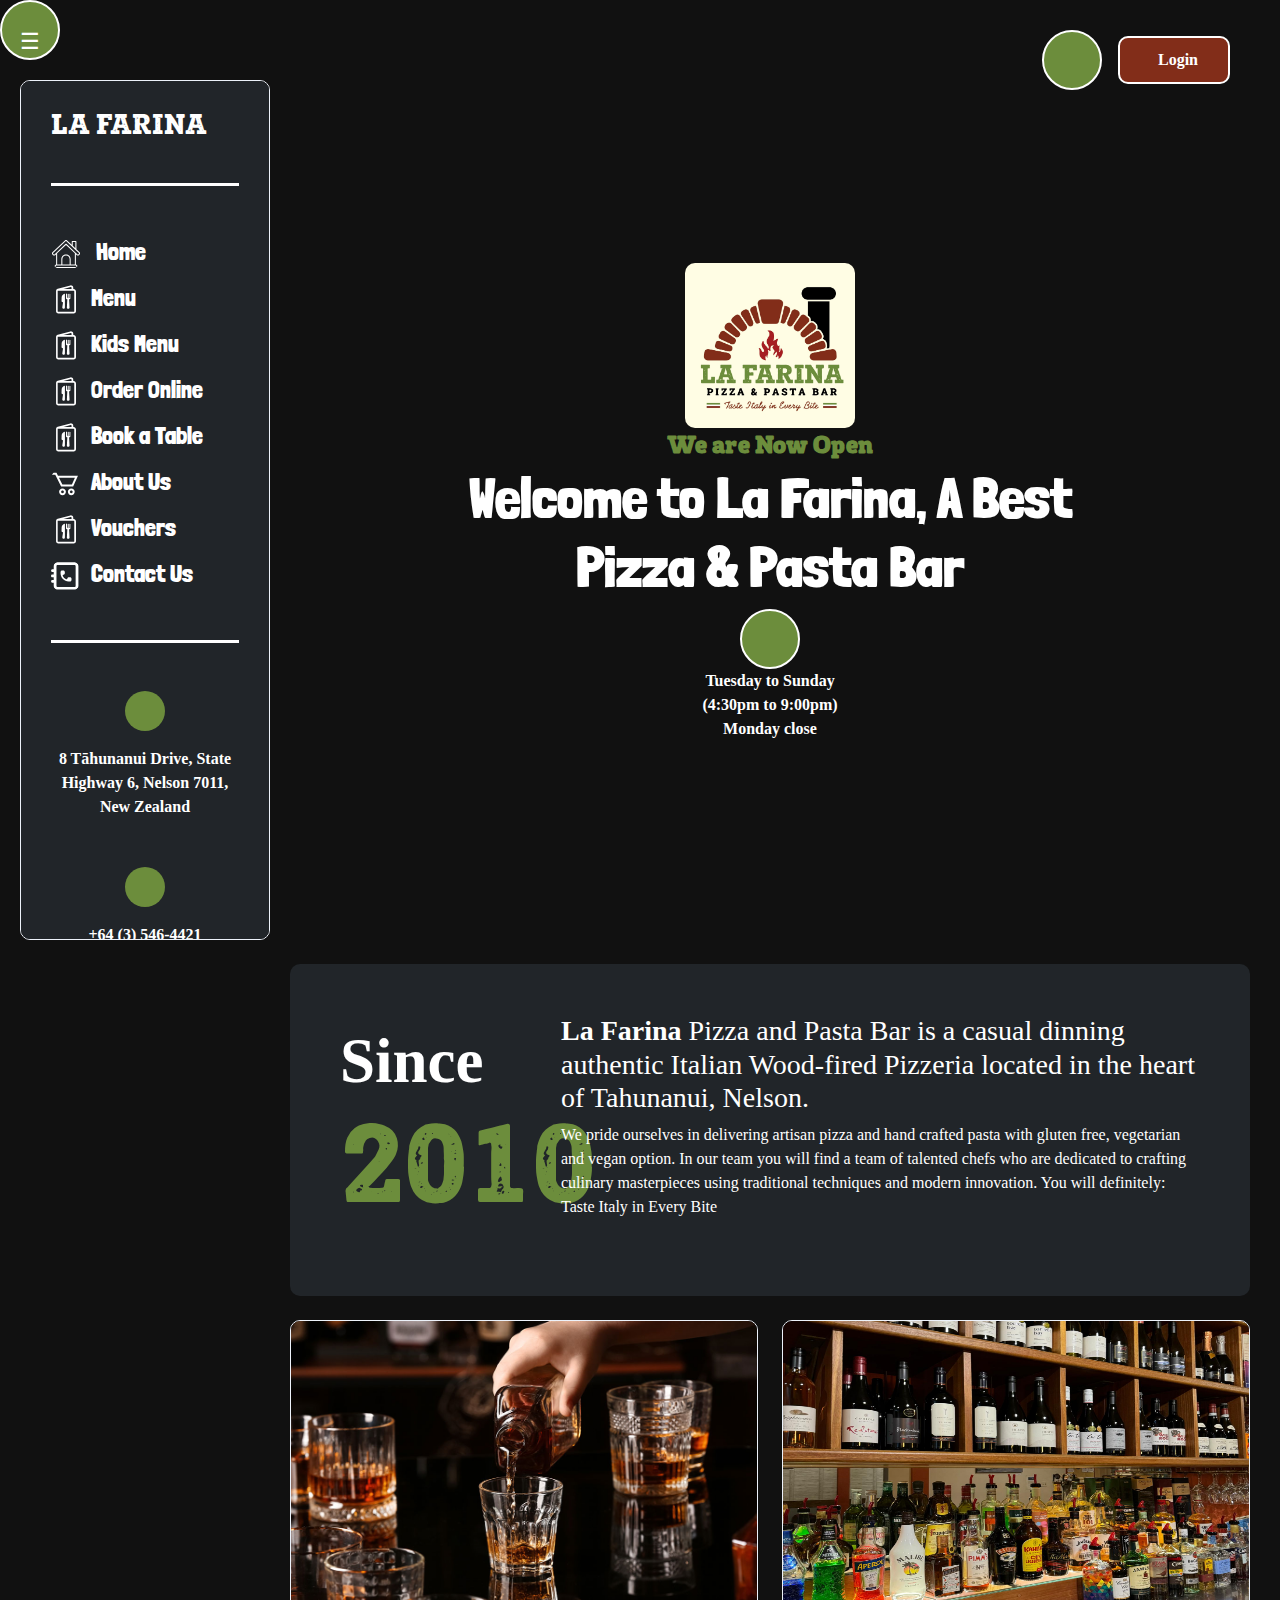
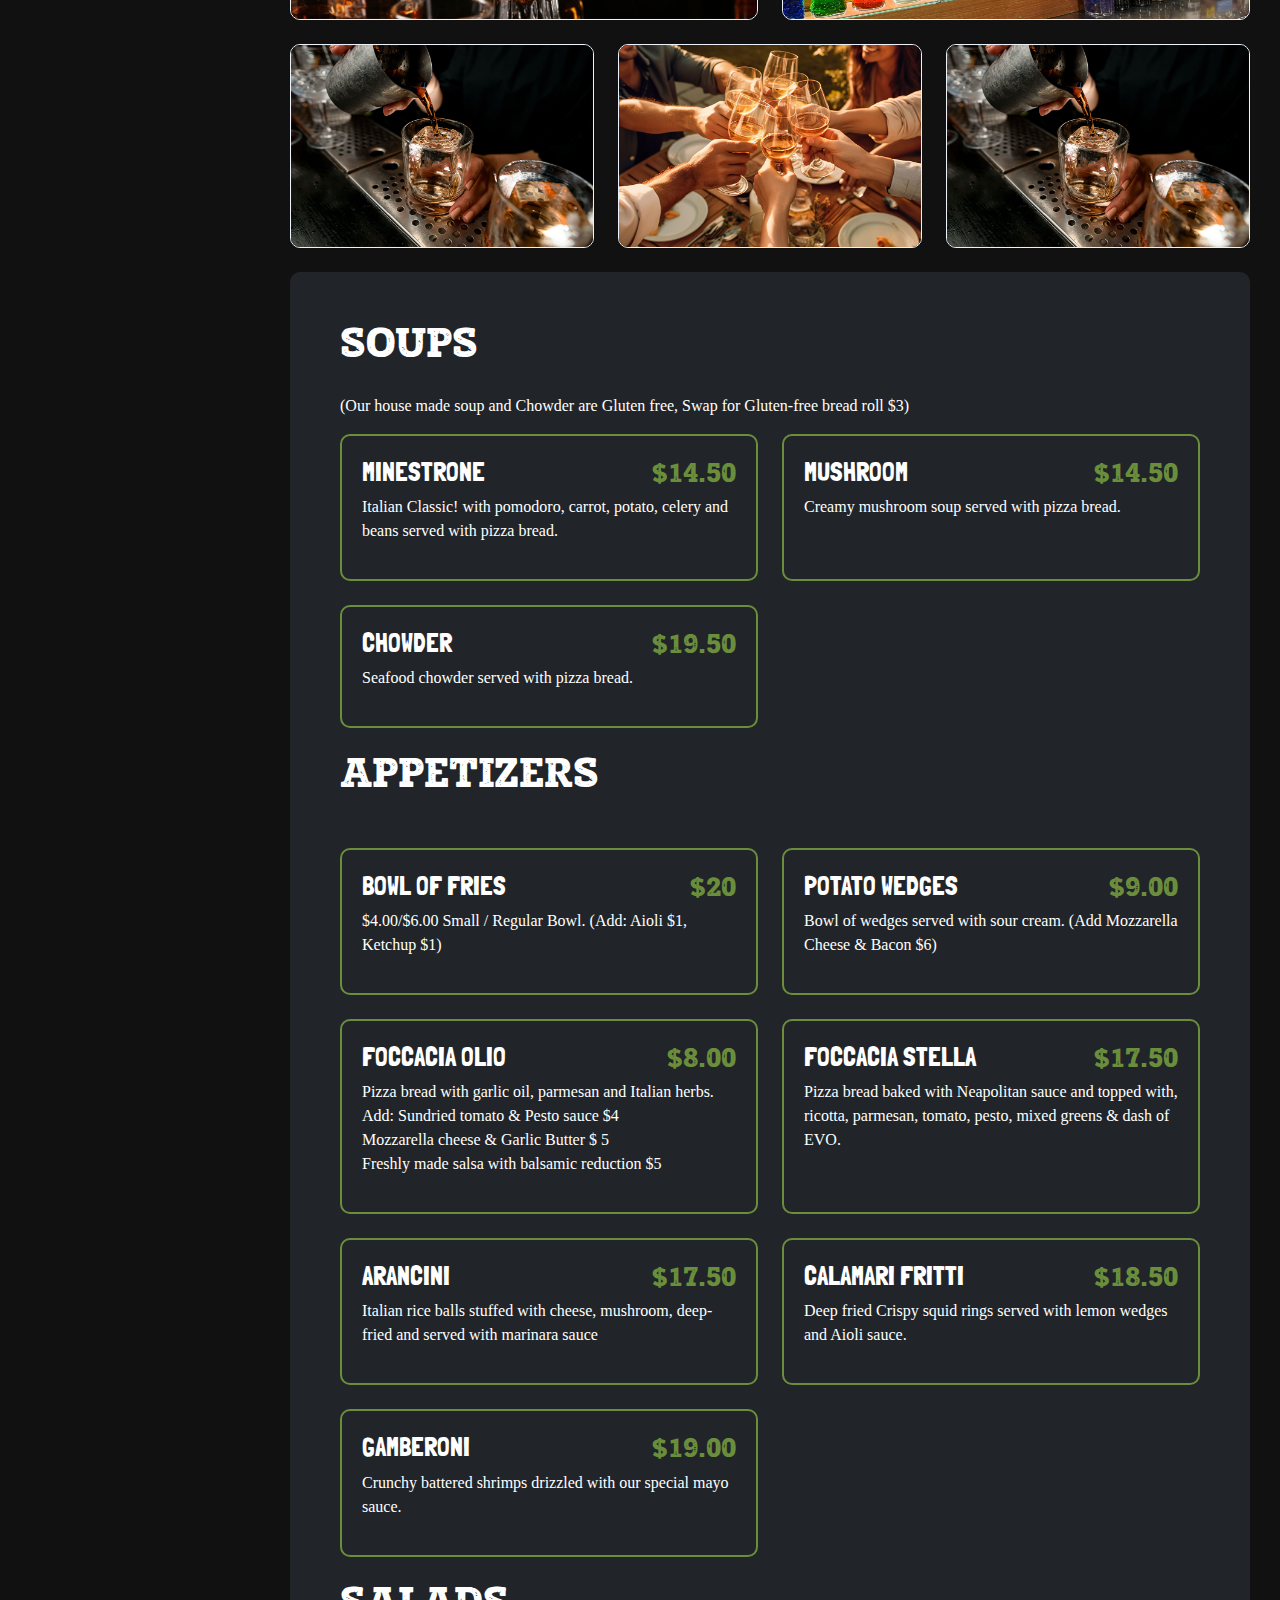
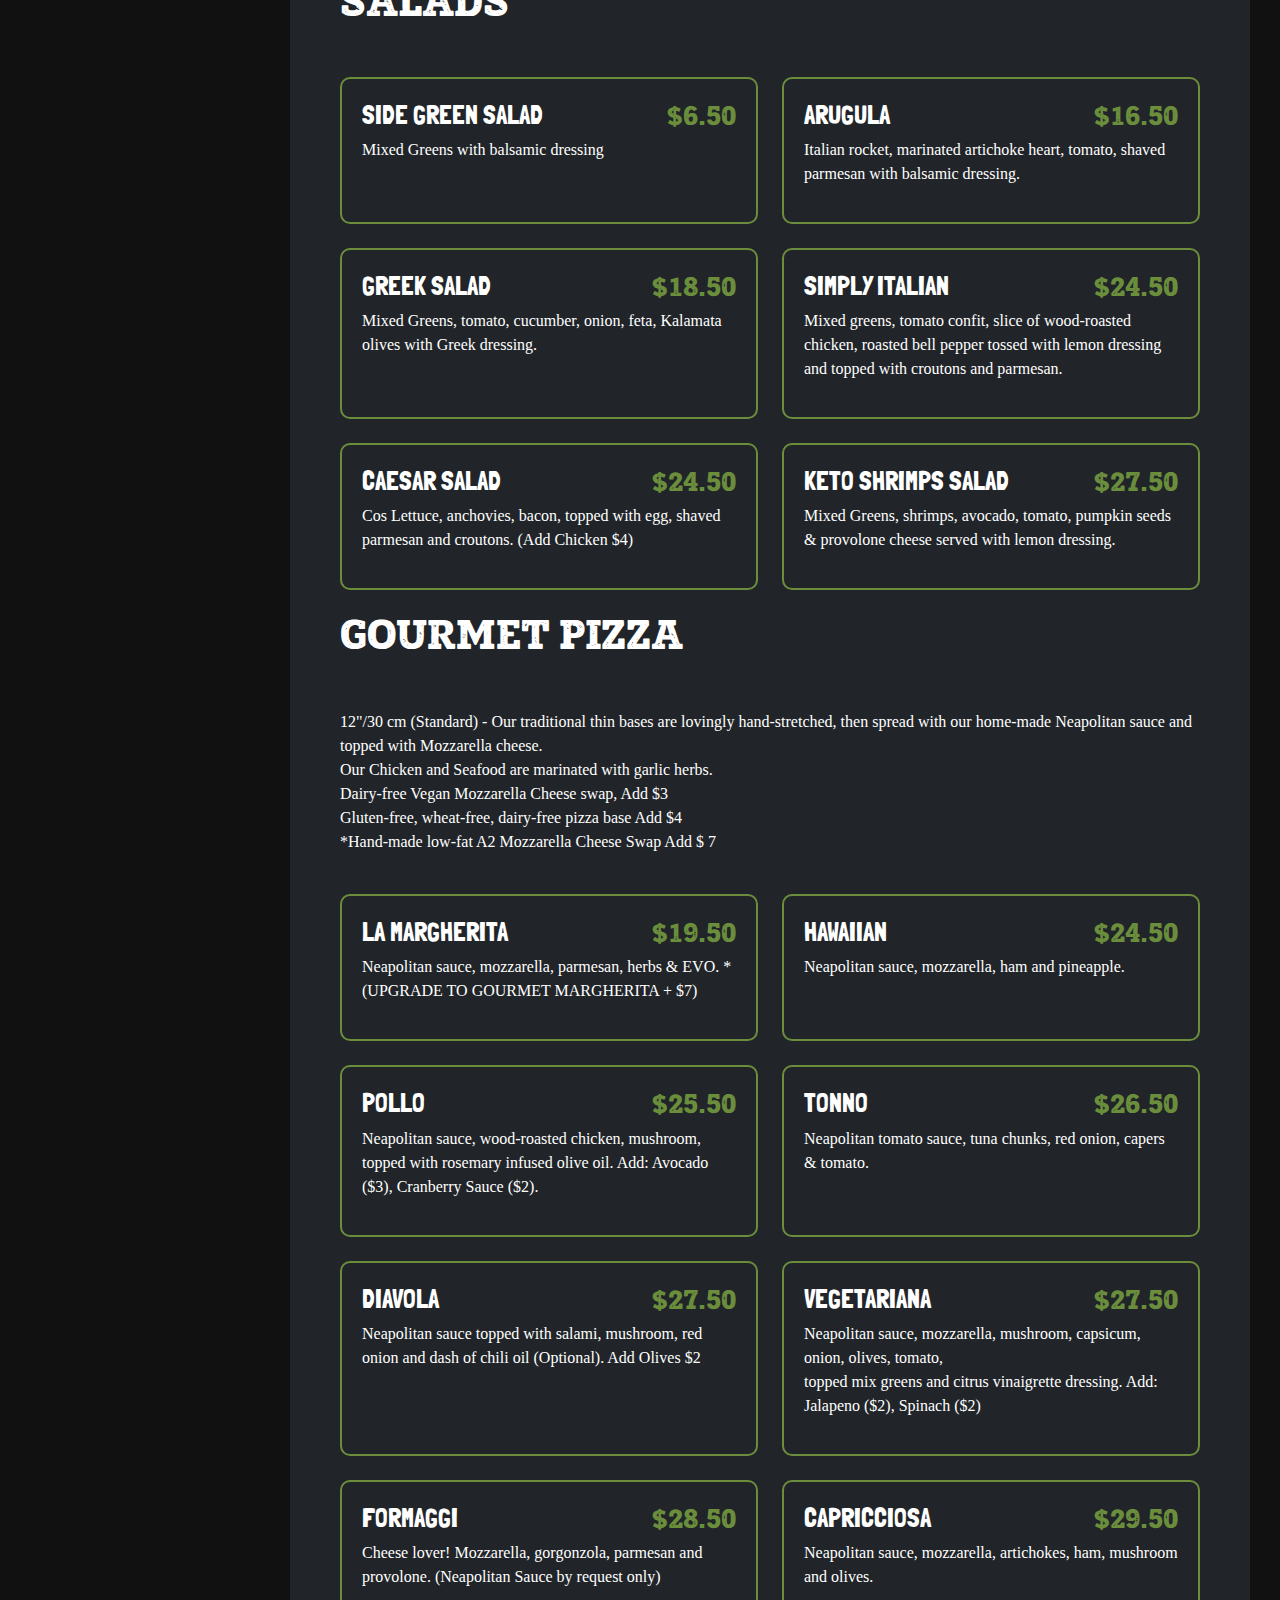
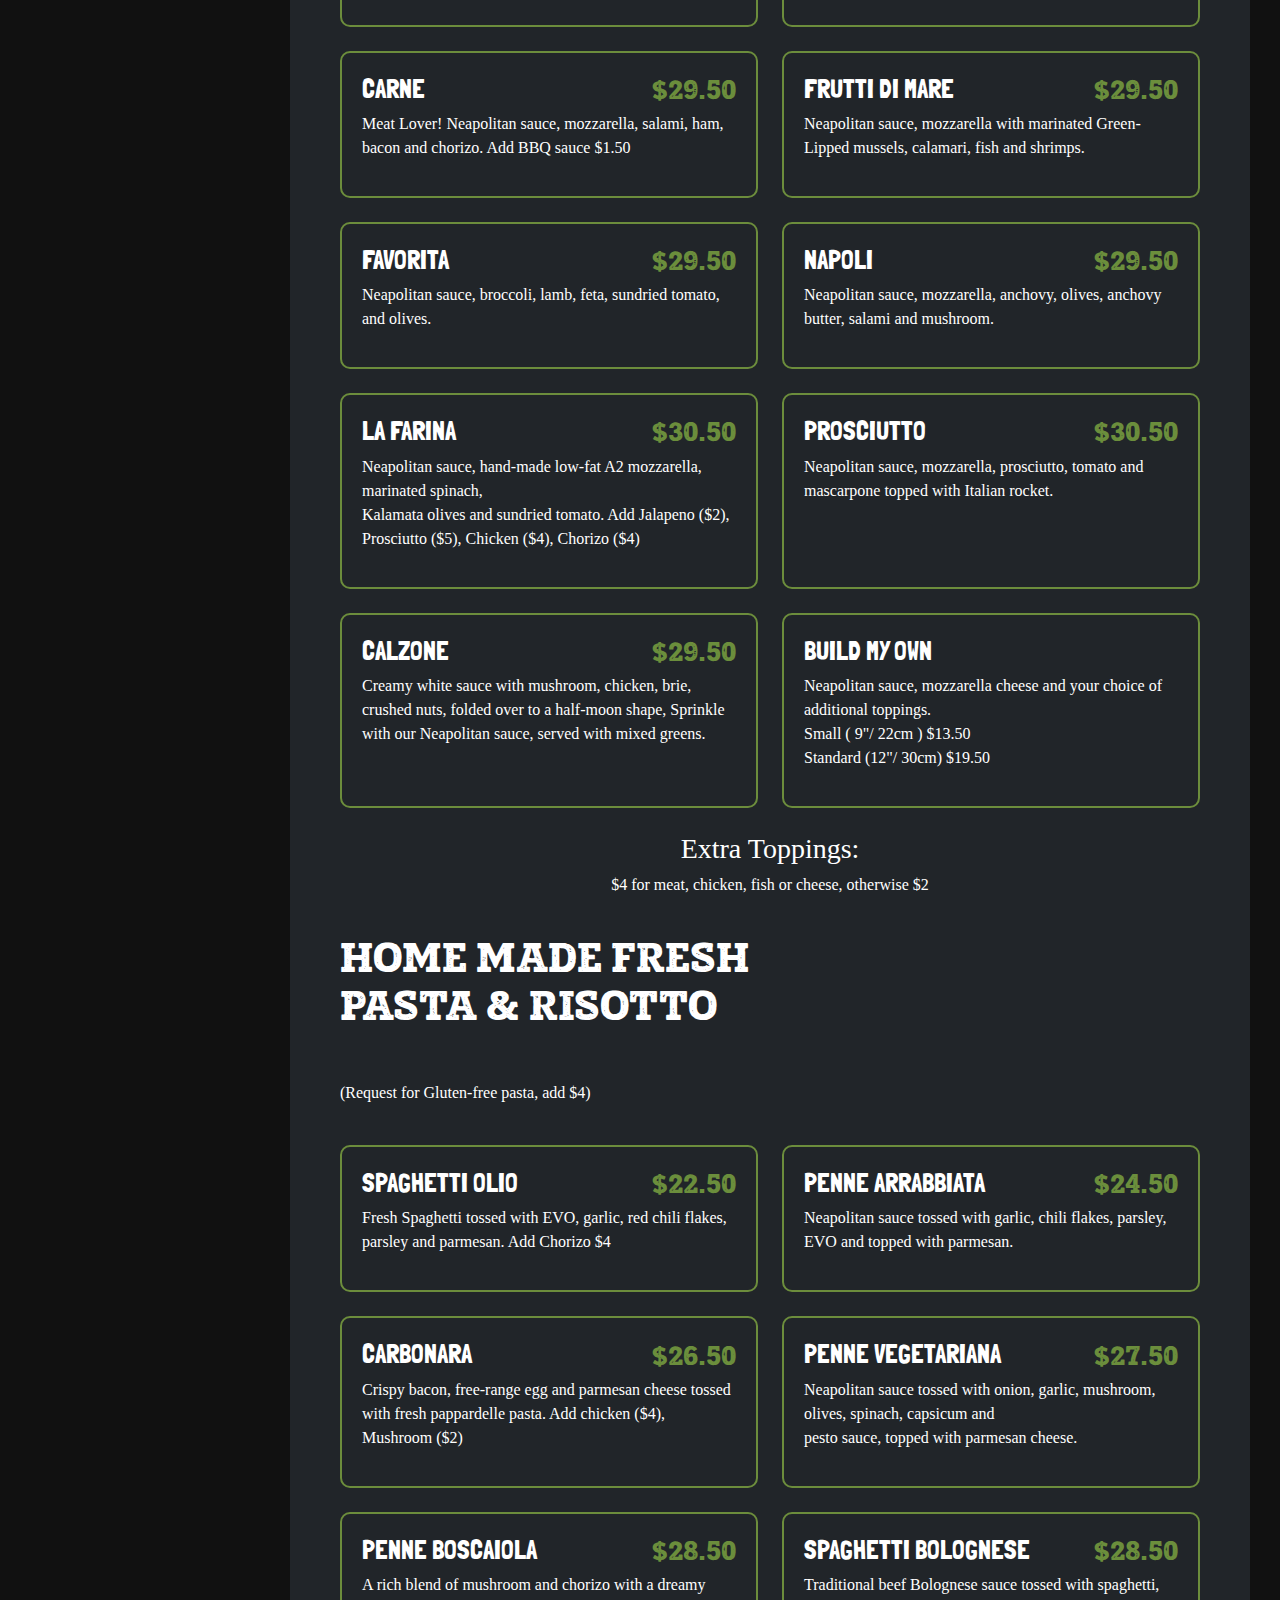
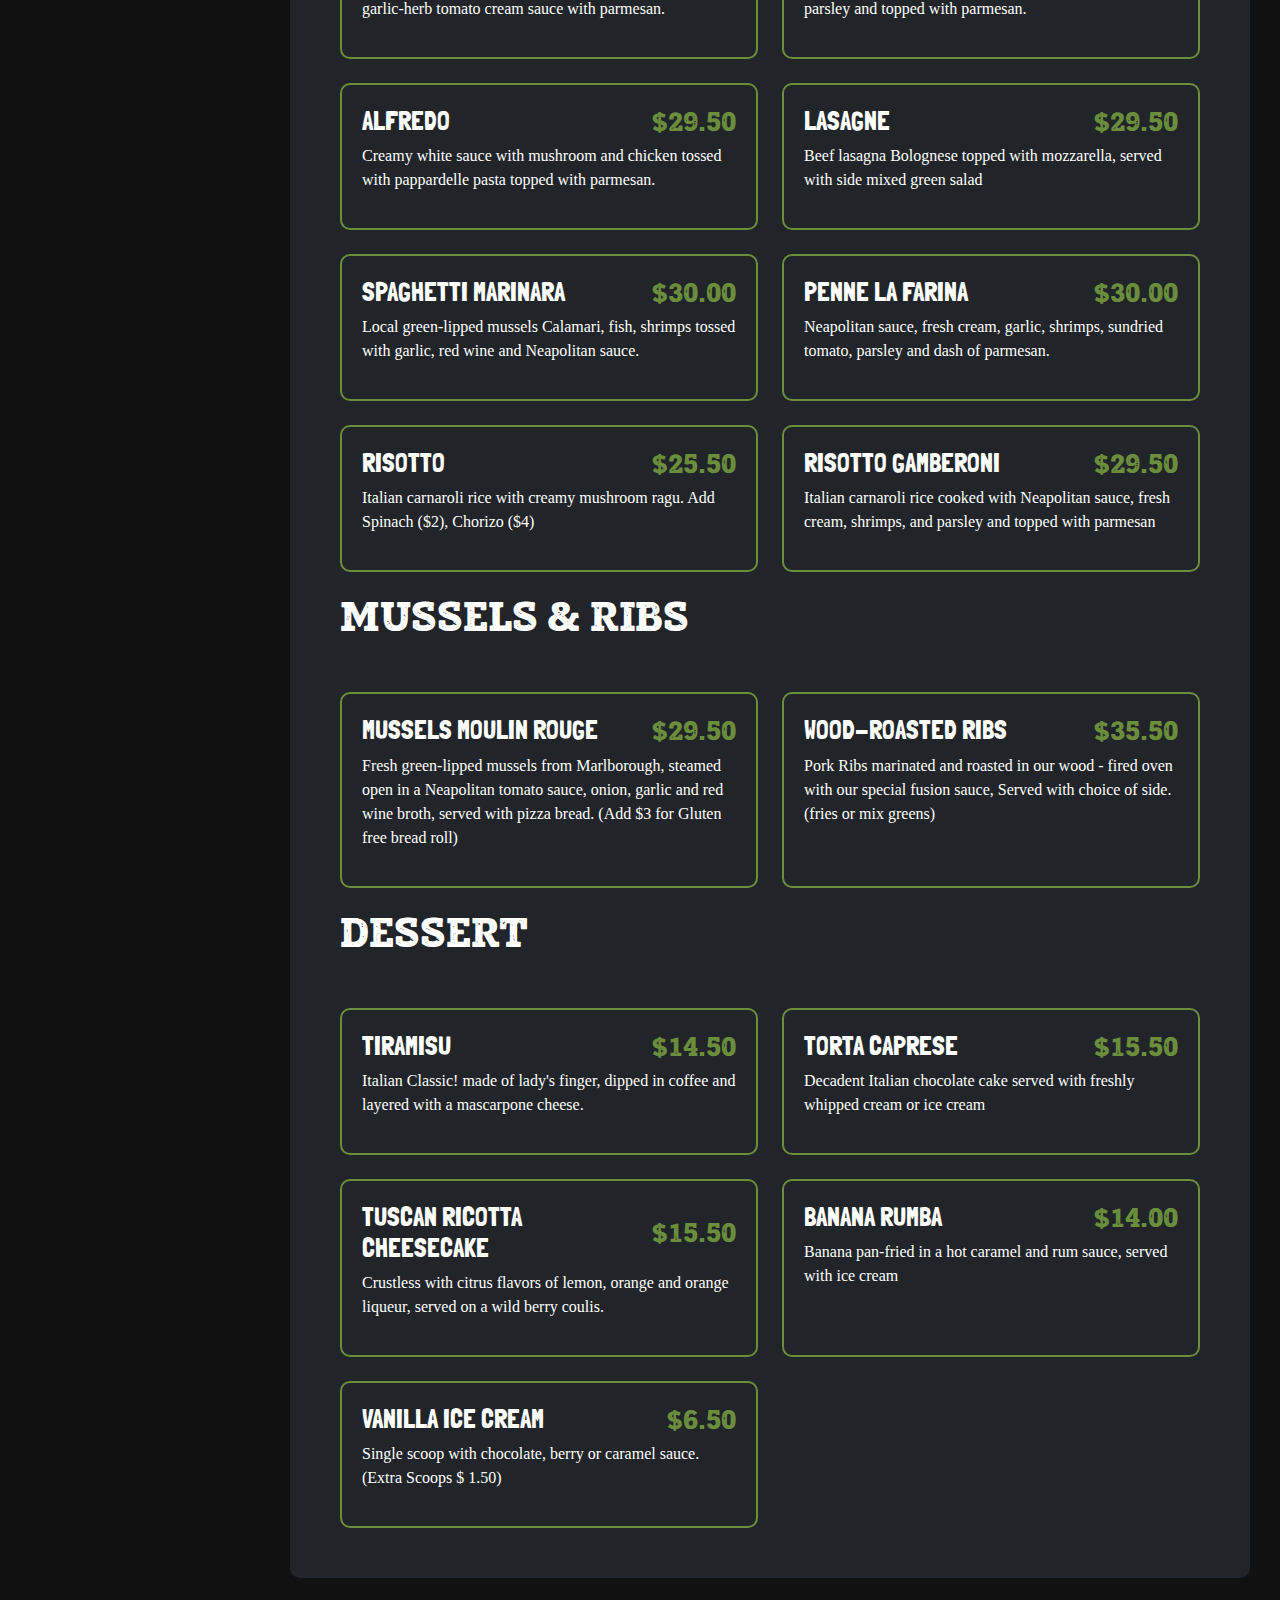
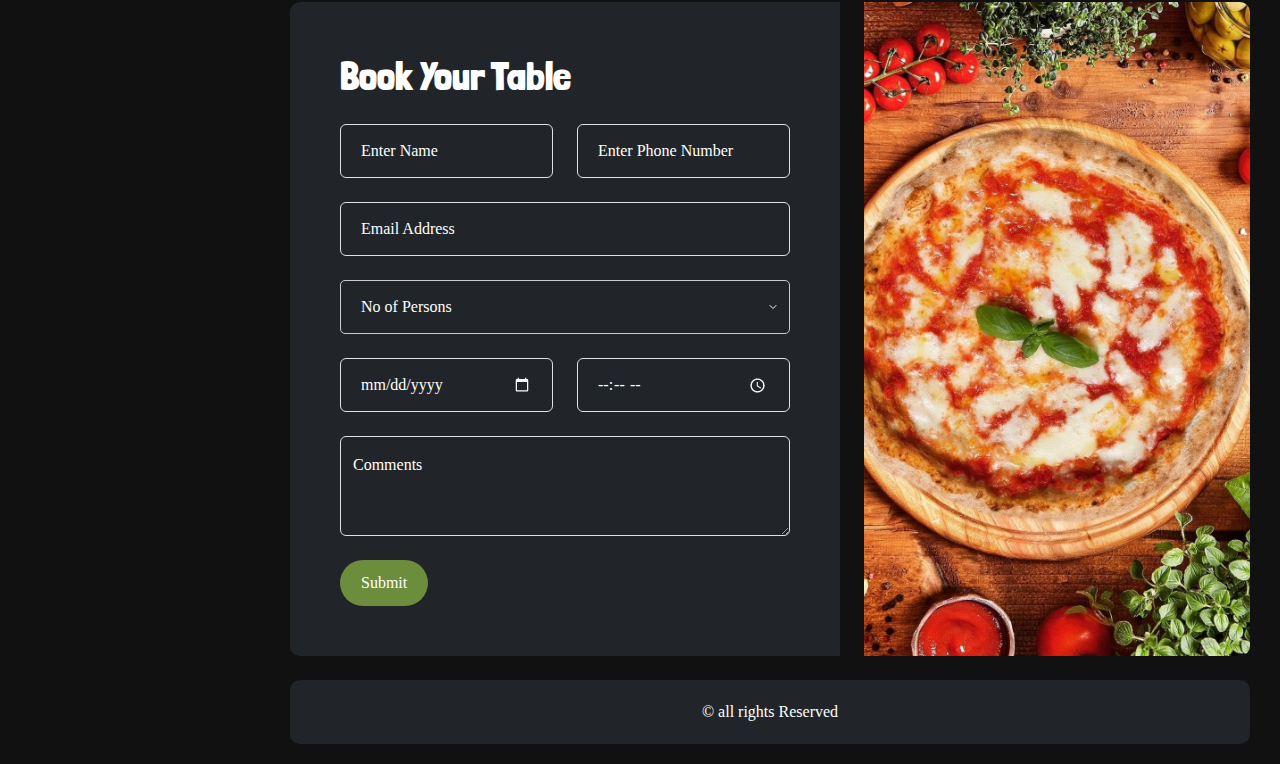
==== commit f27b079e: "changes" ====
--- a/index.html
+++ b/index.html
@@ -18,14 +18,15 @@
     <link rel="stylesheet" href="scss/style.css">
 </head>
 
-<body>
+<body class="position-relative">
     <div class="overlay"></div>
+    <button class="toggle-button">☰</button>
     <div class="main">
         <div class="sidebar">
             <!-- <img src="images/logo.jpg" alt="logo"> -->
             <div class="d-flex justify-content-between align-items-center">
                 <h3 class="text-white mb-lg-4">LA FARINA</h3>
-                <button class="toggle-button">☰</button>
+           
             </div>
             <hr>
             <nav class="my-lg-5">
--- a/scss/style.css
+++ b/scss/style.css
@@ -487,29 +487,20 @@
 }
 
 /* New styles for responsiveness */
-.toggle-button.hidden {
-  opacity: 0;
-  pointer-events: none;
-}
-
 .toggle-button {
-  display: none;
-  background-color: #6c8d3c;
-  color: white;
-  border: none;
+  background-color: #6c8d3c;
+  color: #fff;
+  border: 2px solid #fff;
   padding: 10px;
-  font-size: 18px;
-  position: fixed;
+  font-size: 22px;
   top: 30px;
   left: 220px;
-  z-index: 1001;
   width: 60px;
   height: 60px;
   border-radius: 50%;
-  font-size: 22px;
-  color: #fff;
-  border: 2px solid #fff;
-  transition: opacity 0.5s;
+  text-align: center;
+  line-height: 60px;
+  touch-action: manipulation;
 }
 
 .overlay {
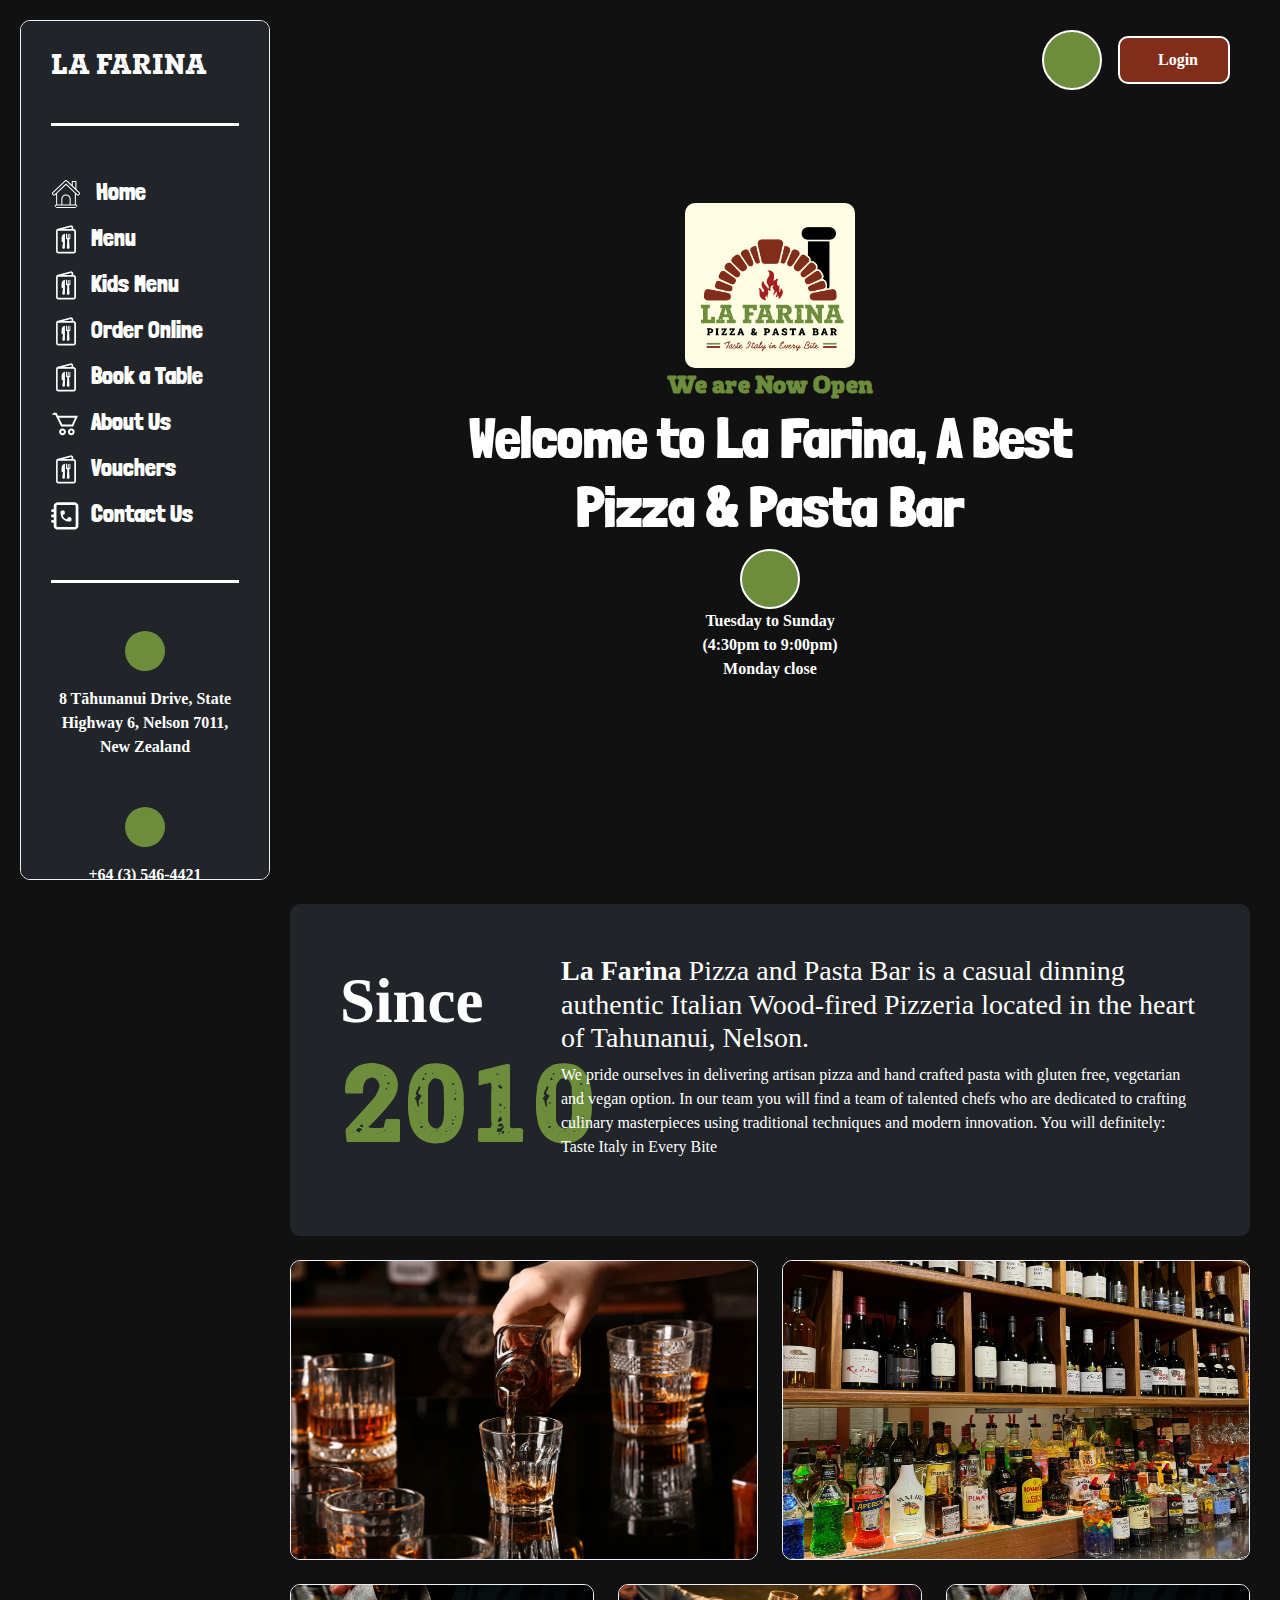
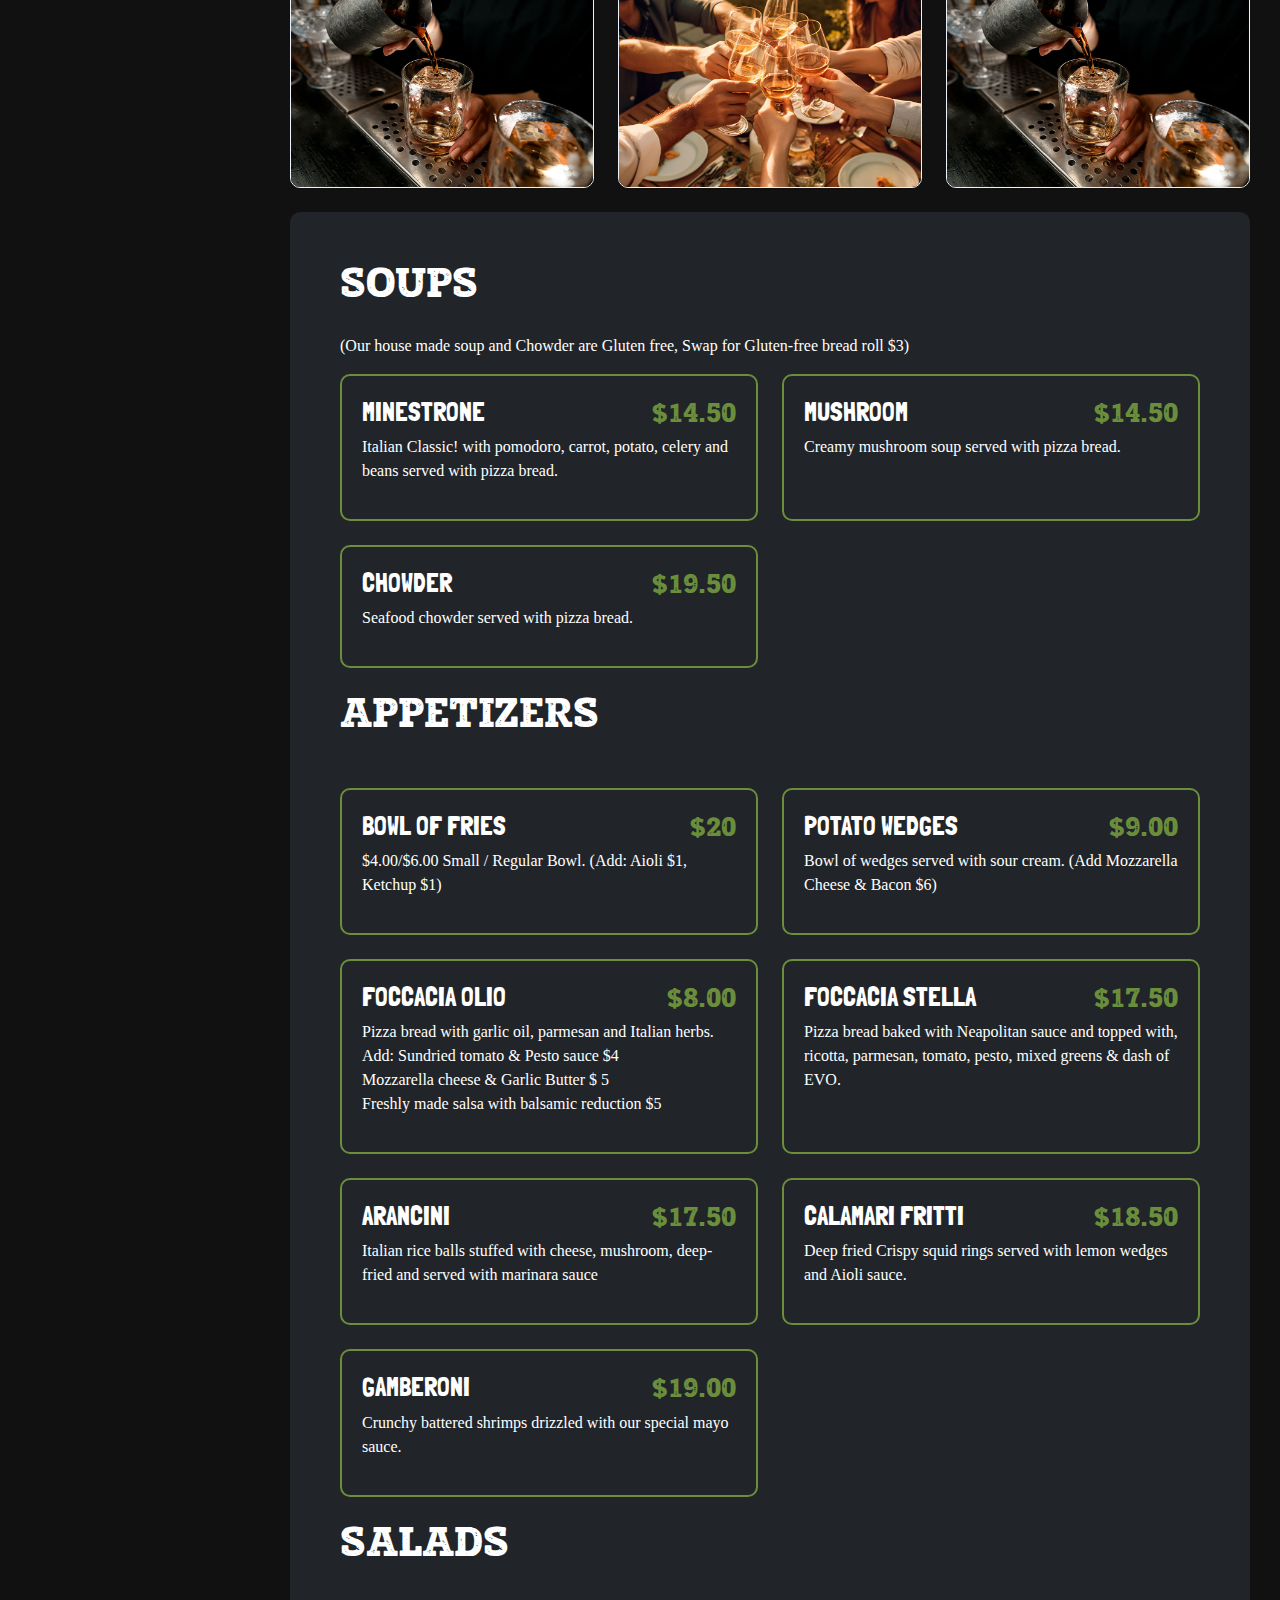
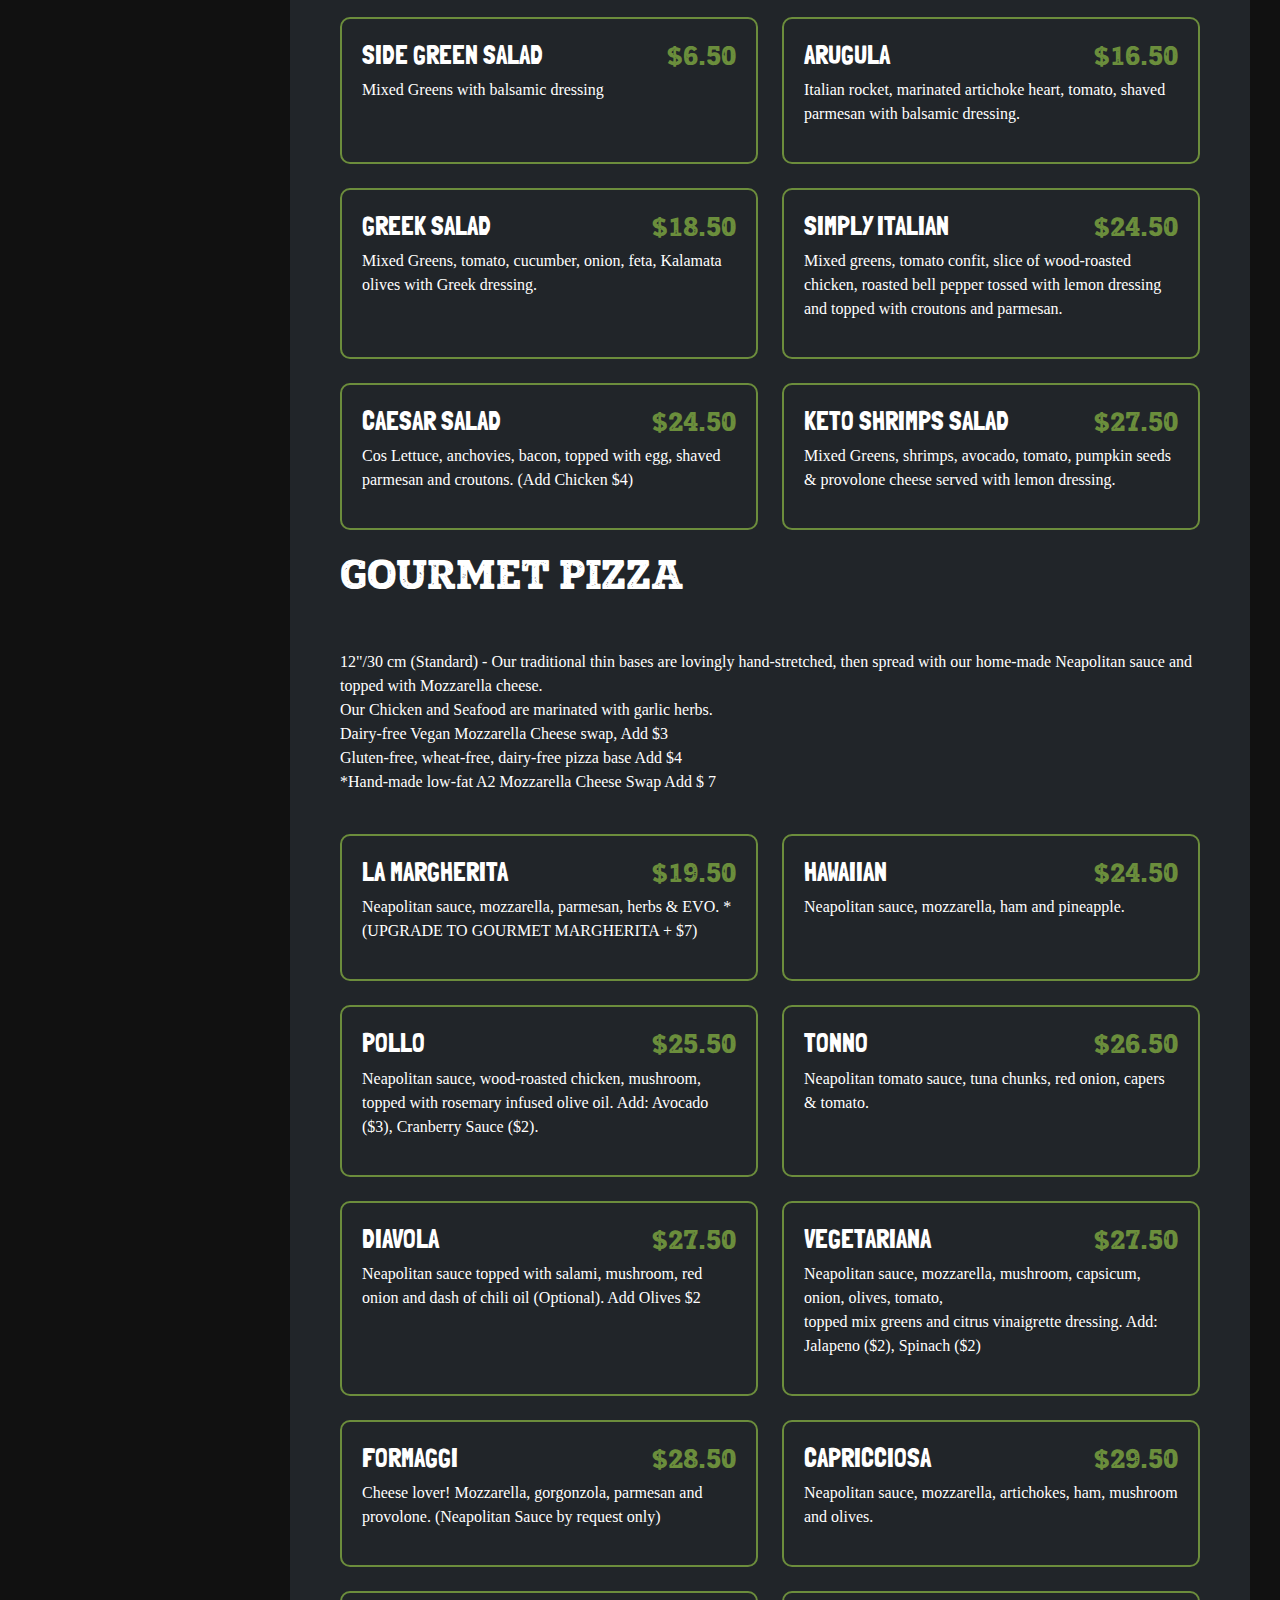
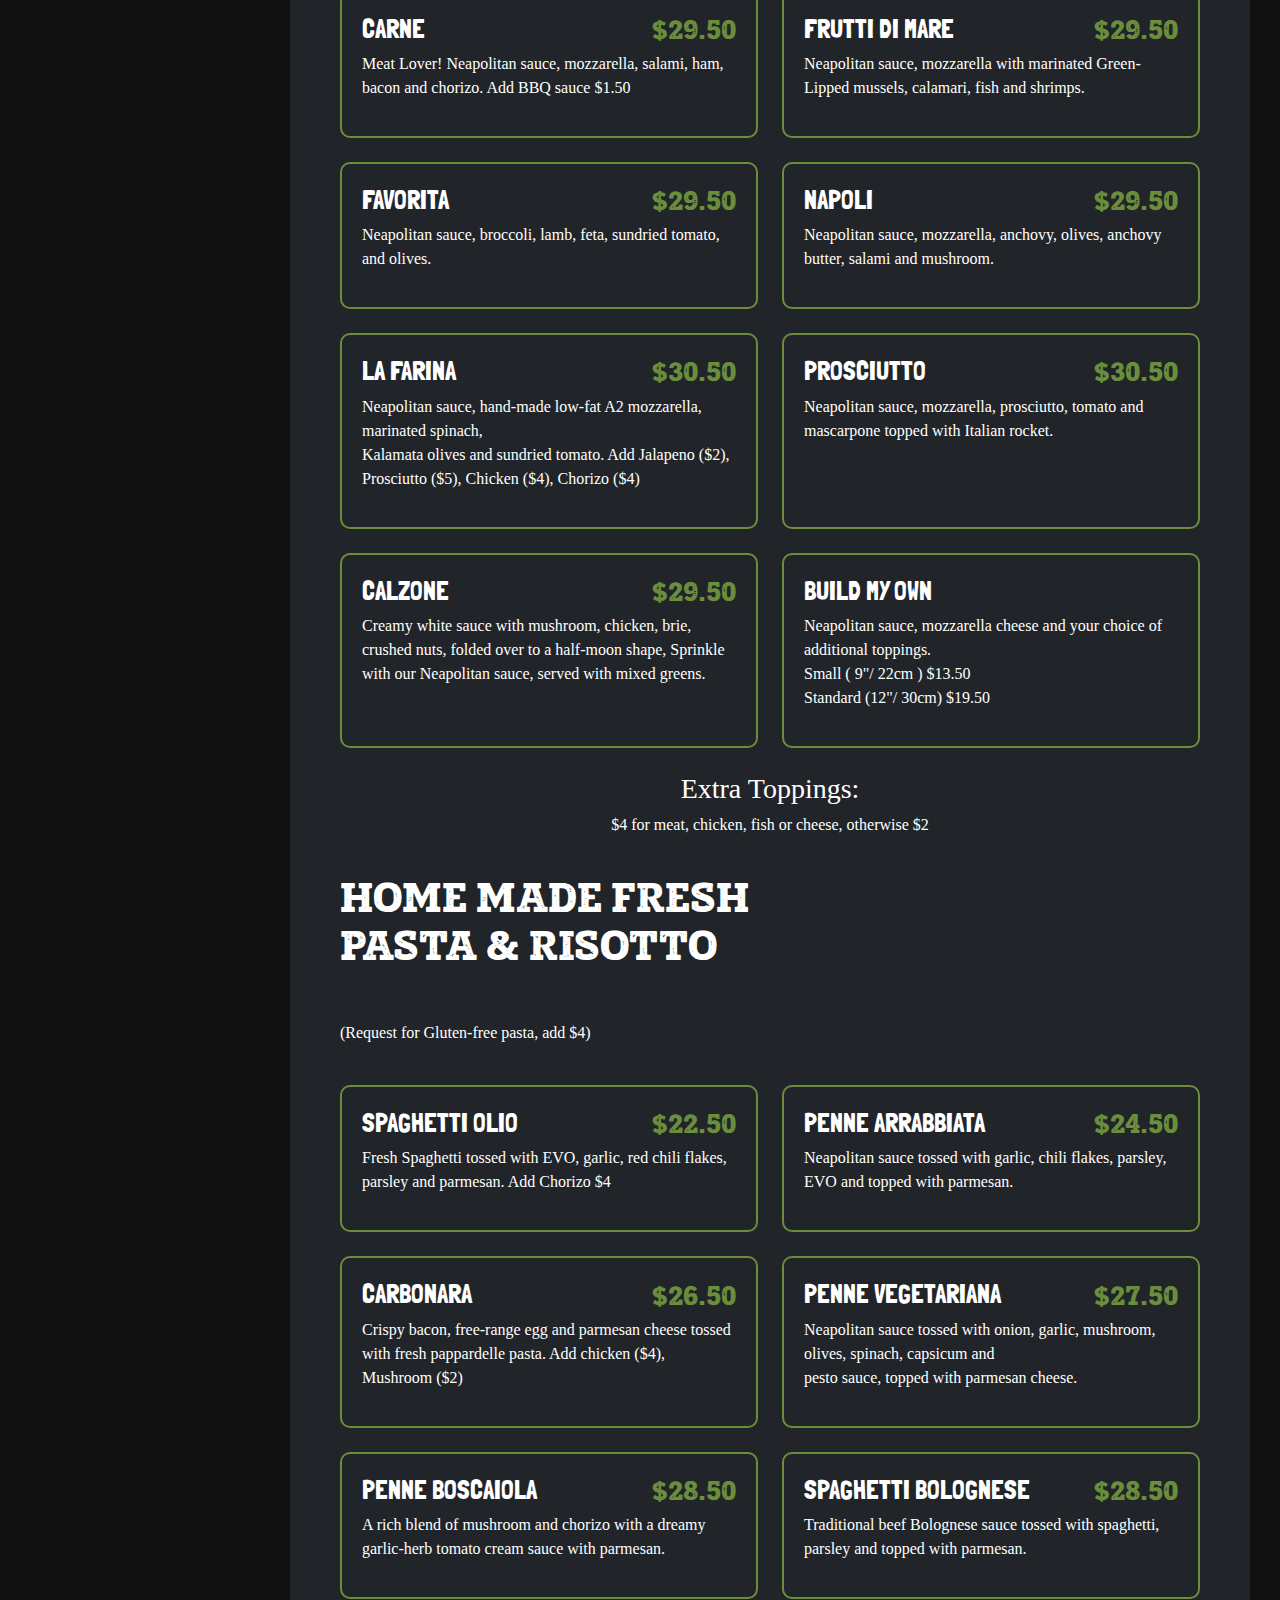
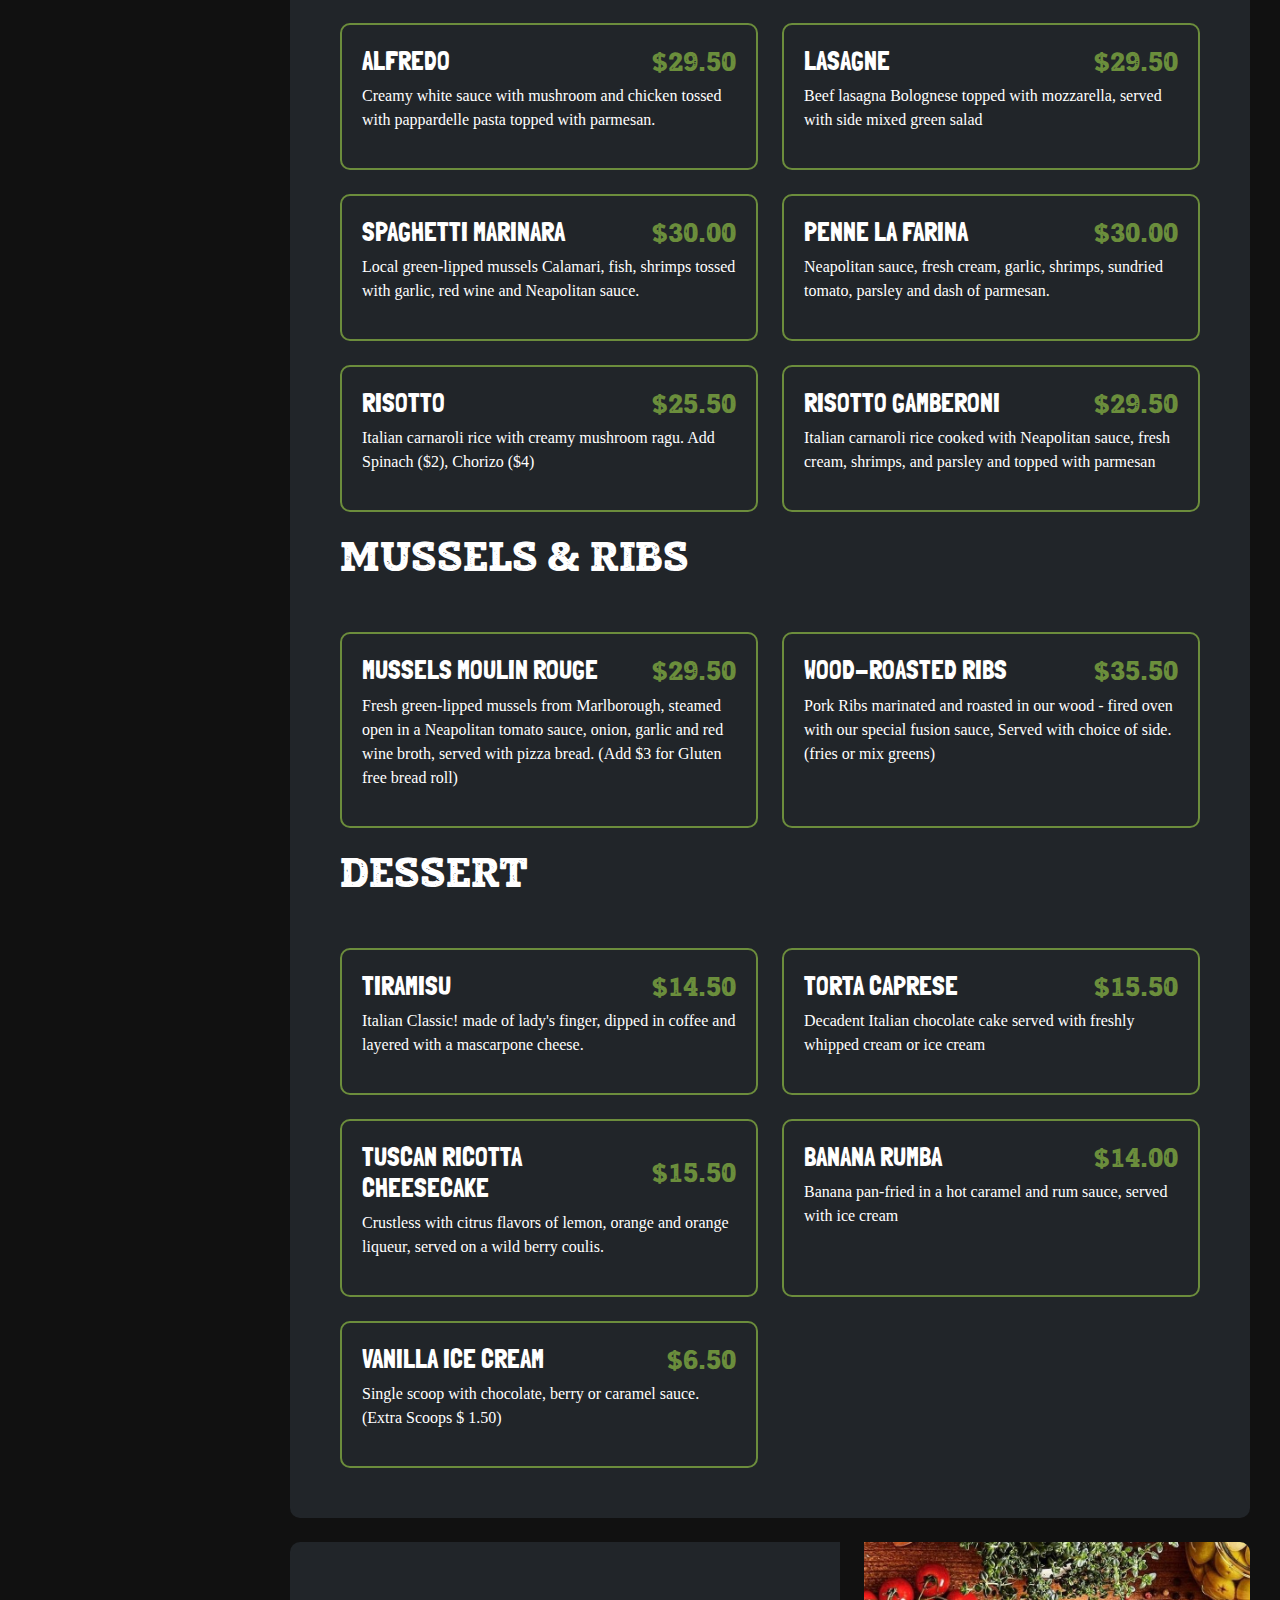
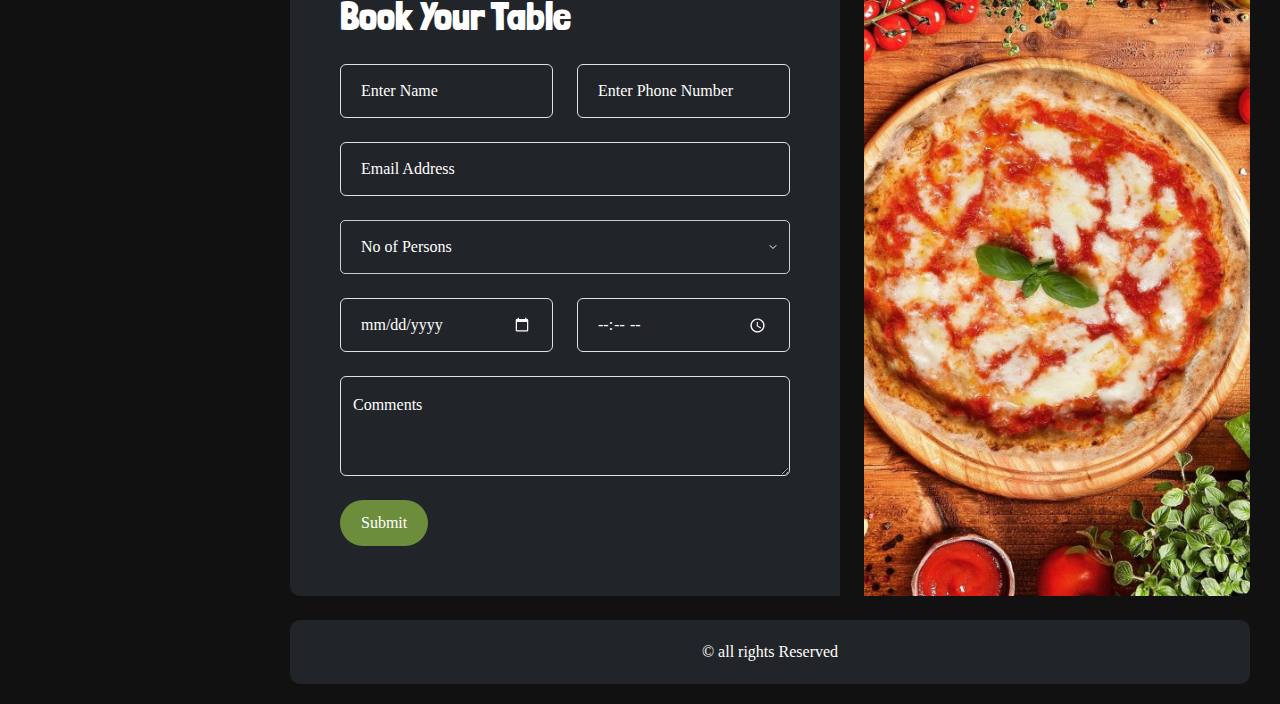
==== commit 85ab1119: "changes" ====
--- a/index.html
+++ b/index.html
@@ -20,7 +20,7 @@
 
 <body class="position-relative">
     <div class="overlay"></div>
-    <button class="toggle-button">☰</button>
+   
     <div class="main">
         <div class="sidebar">
             <!-- <img src="images/logo.jpg" alt="logo"> -->
@@ -74,6 +74,7 @@
 
                 </video>
                 <div class="login-cart d-flex align-items-center">
+                    <button class="toggle-button me-2">☰</button>
                     <div class="cart">
                         <i class="fa-solid fa-cart-plus"></i>
                     </div>
--- a/scss/style.css
+++ b/scss/style.css
@@ -488,13 +488,12 @@
 
 /* New styles for responsiveness */
 .toggle-button {
+  display: none;
   background-color: #6c8d3c;
   color: #fff;
   border: 2px solid #fff;
   padding: 10px;
   font-size: 22px;
-  top: 30px;
-  left: 220px;
   width: 60px;
   height: 60px;
   border-radius: 50%;
@@ -549,6 +548,9 @@
     border-radius: 0px;
     padding: 120px 30px 30px 30px;
   }
+  .toggle-button {
+    display: block;
+  }
   .sidebar h3 {
     font-size: 26px;
   }
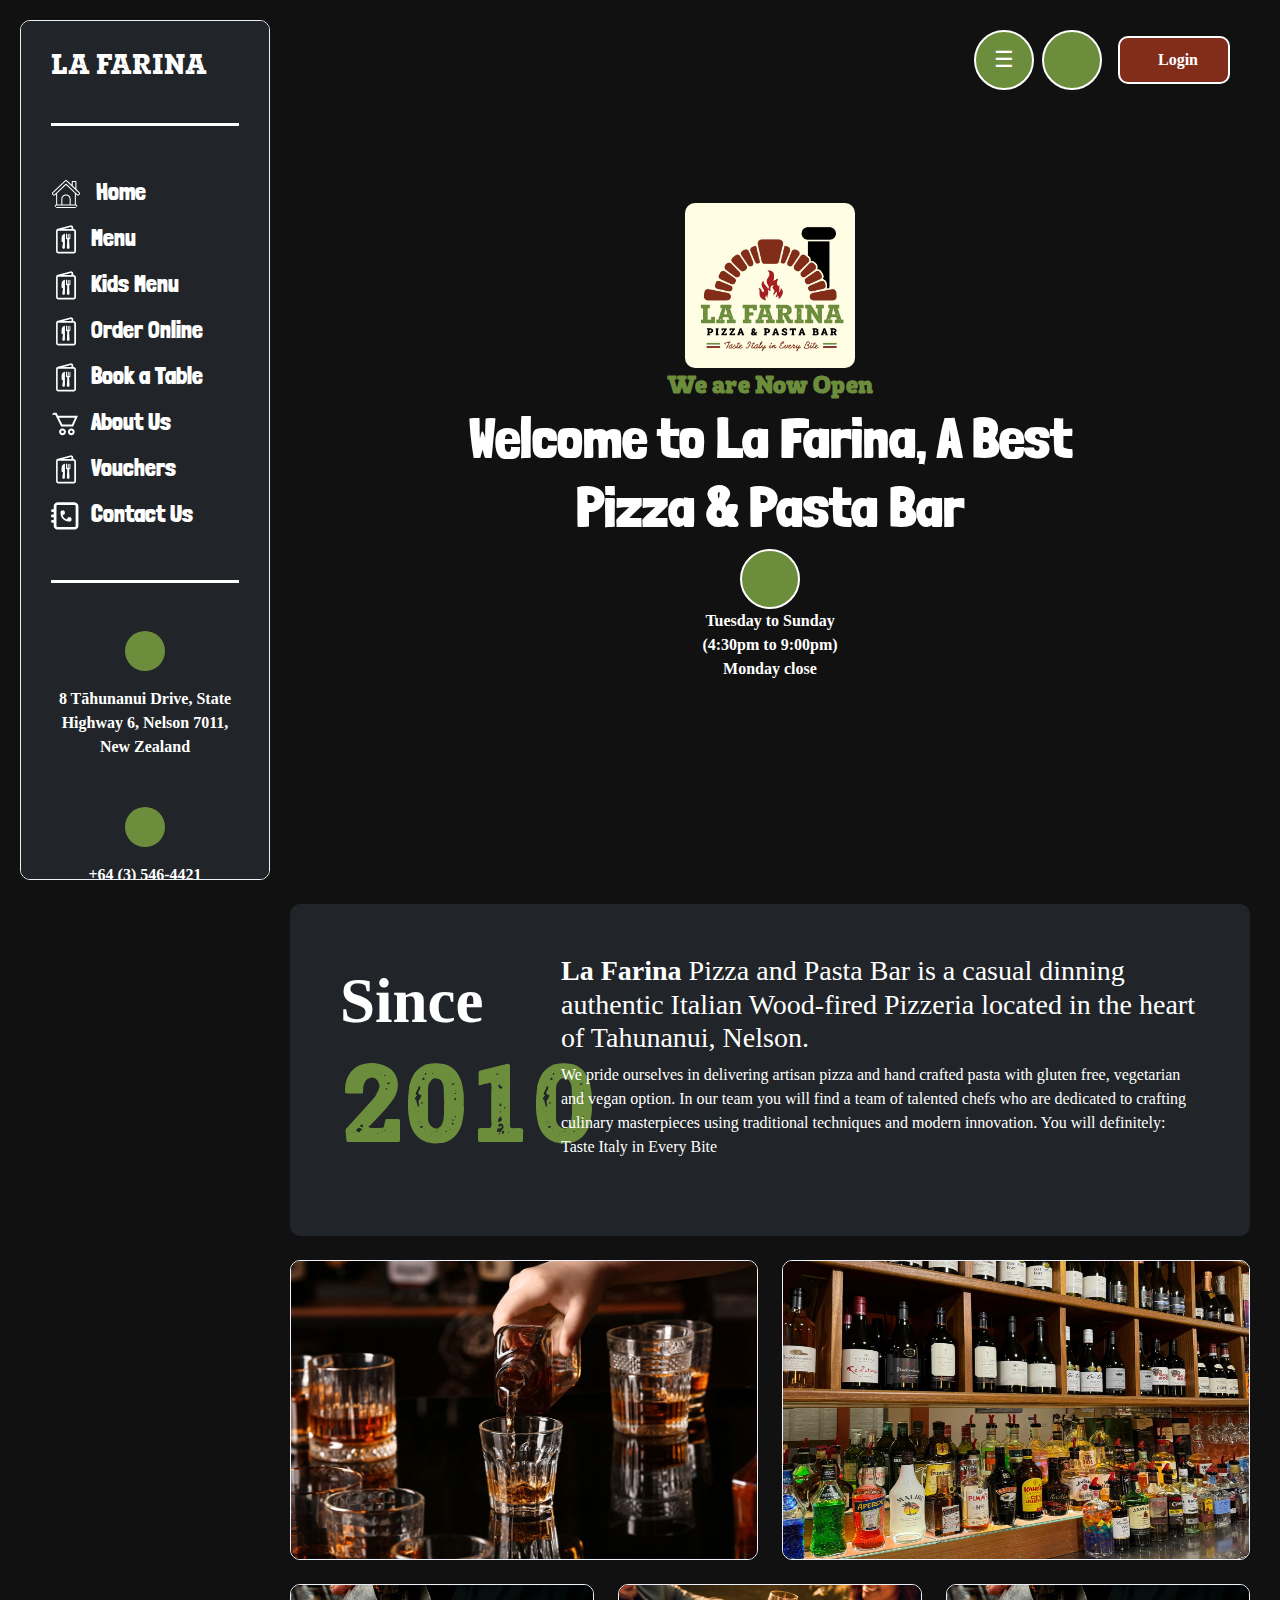
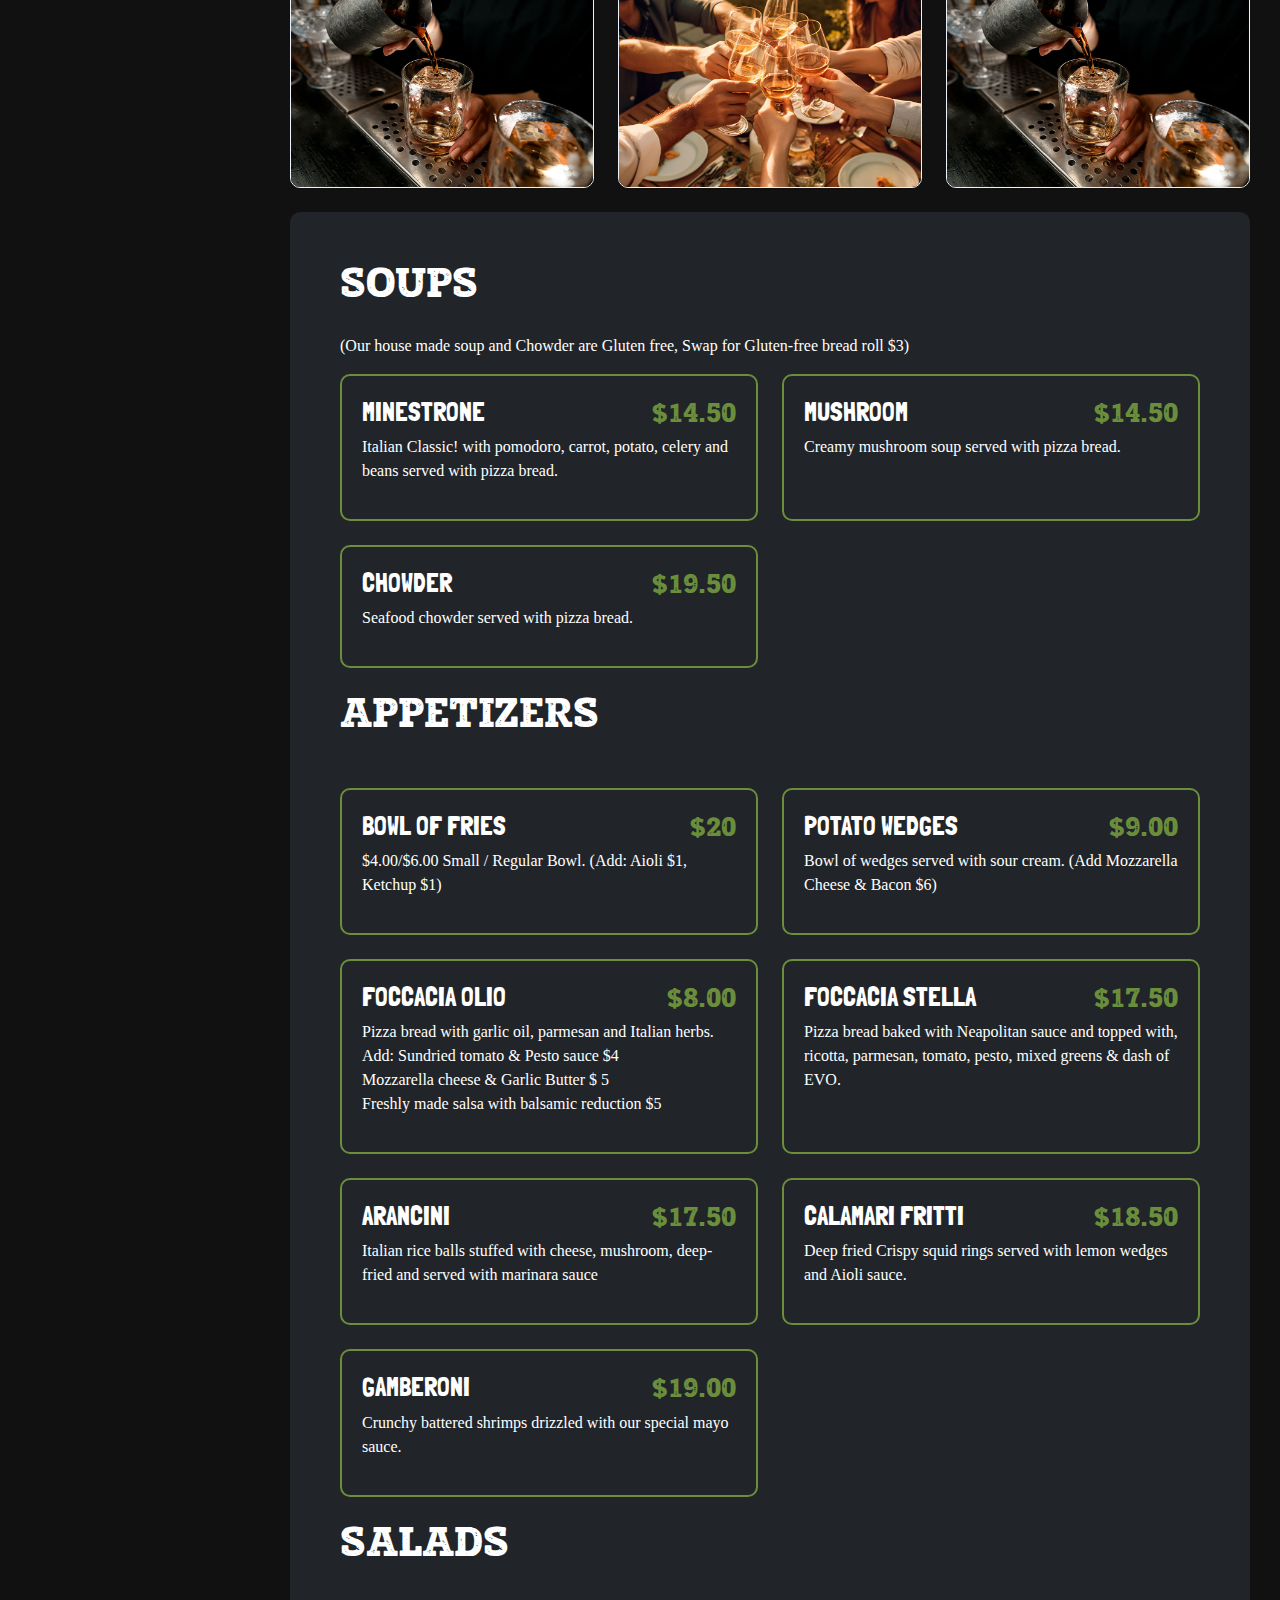
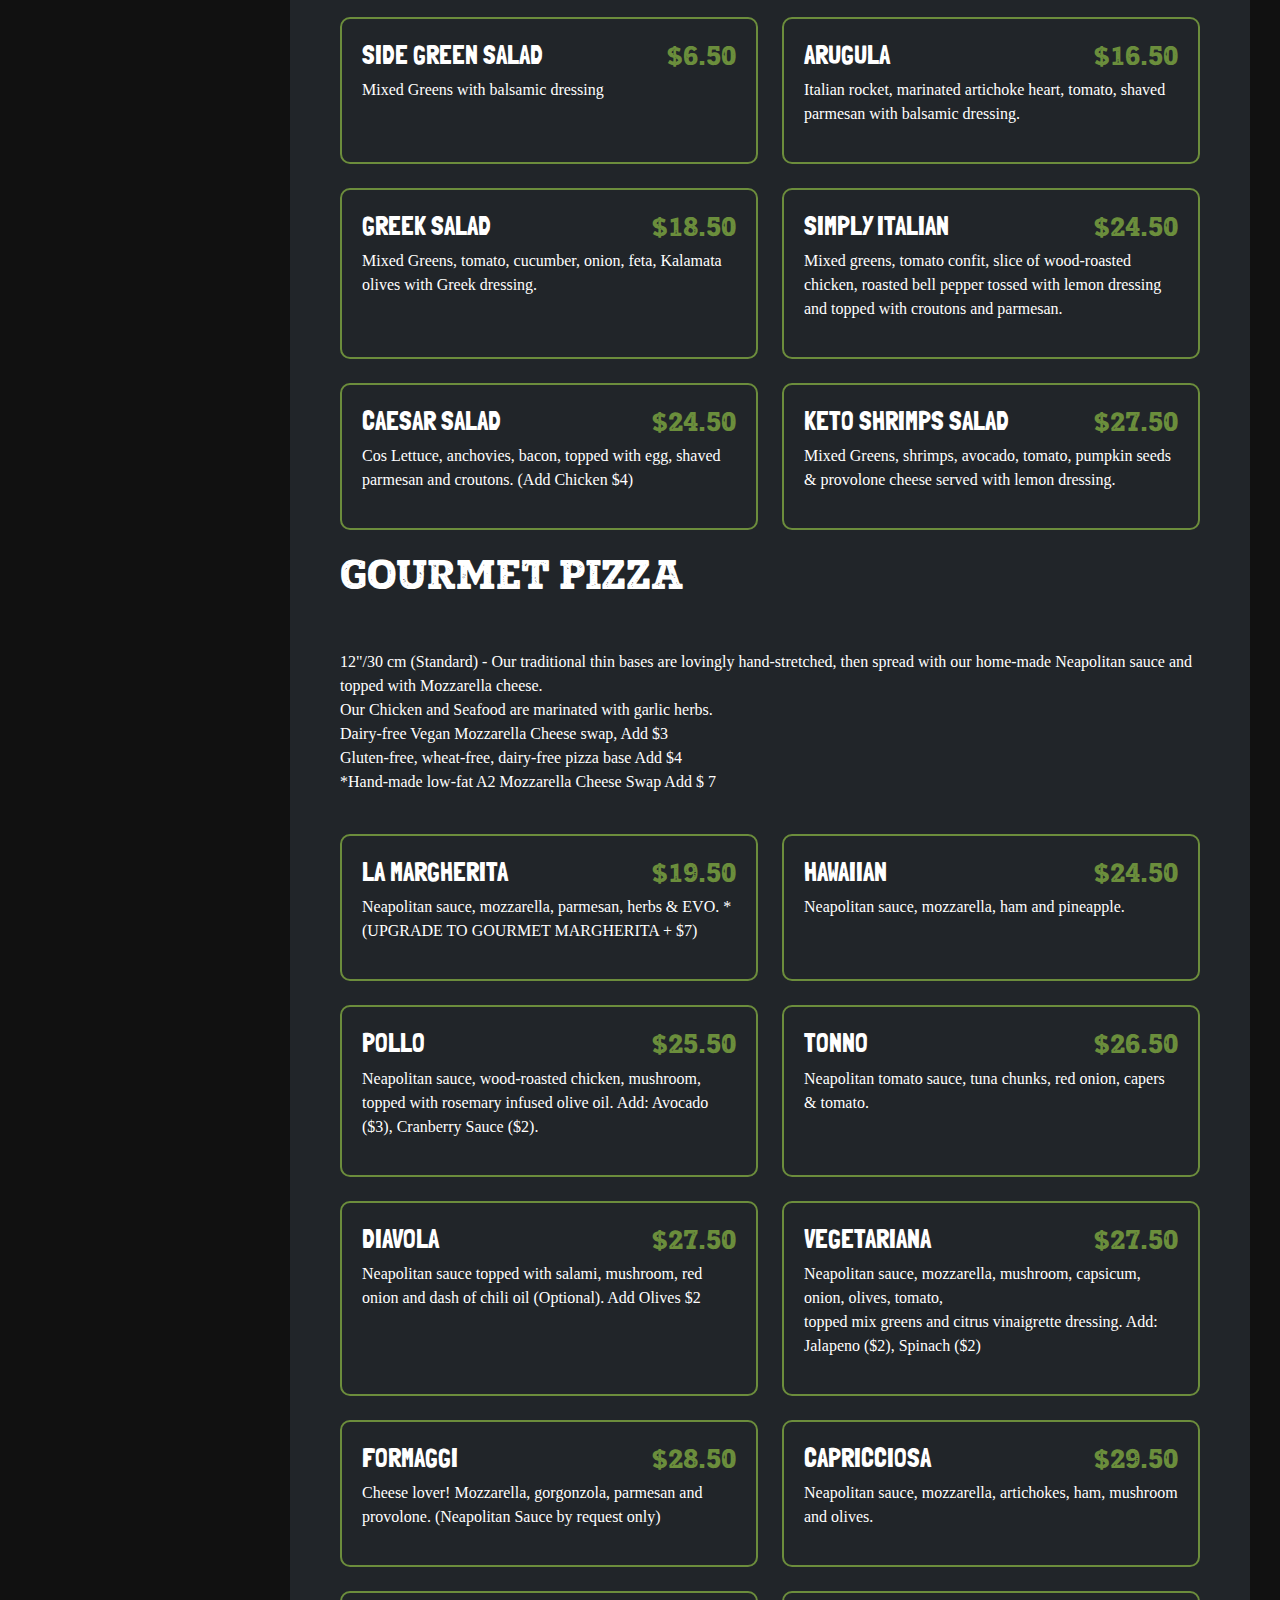
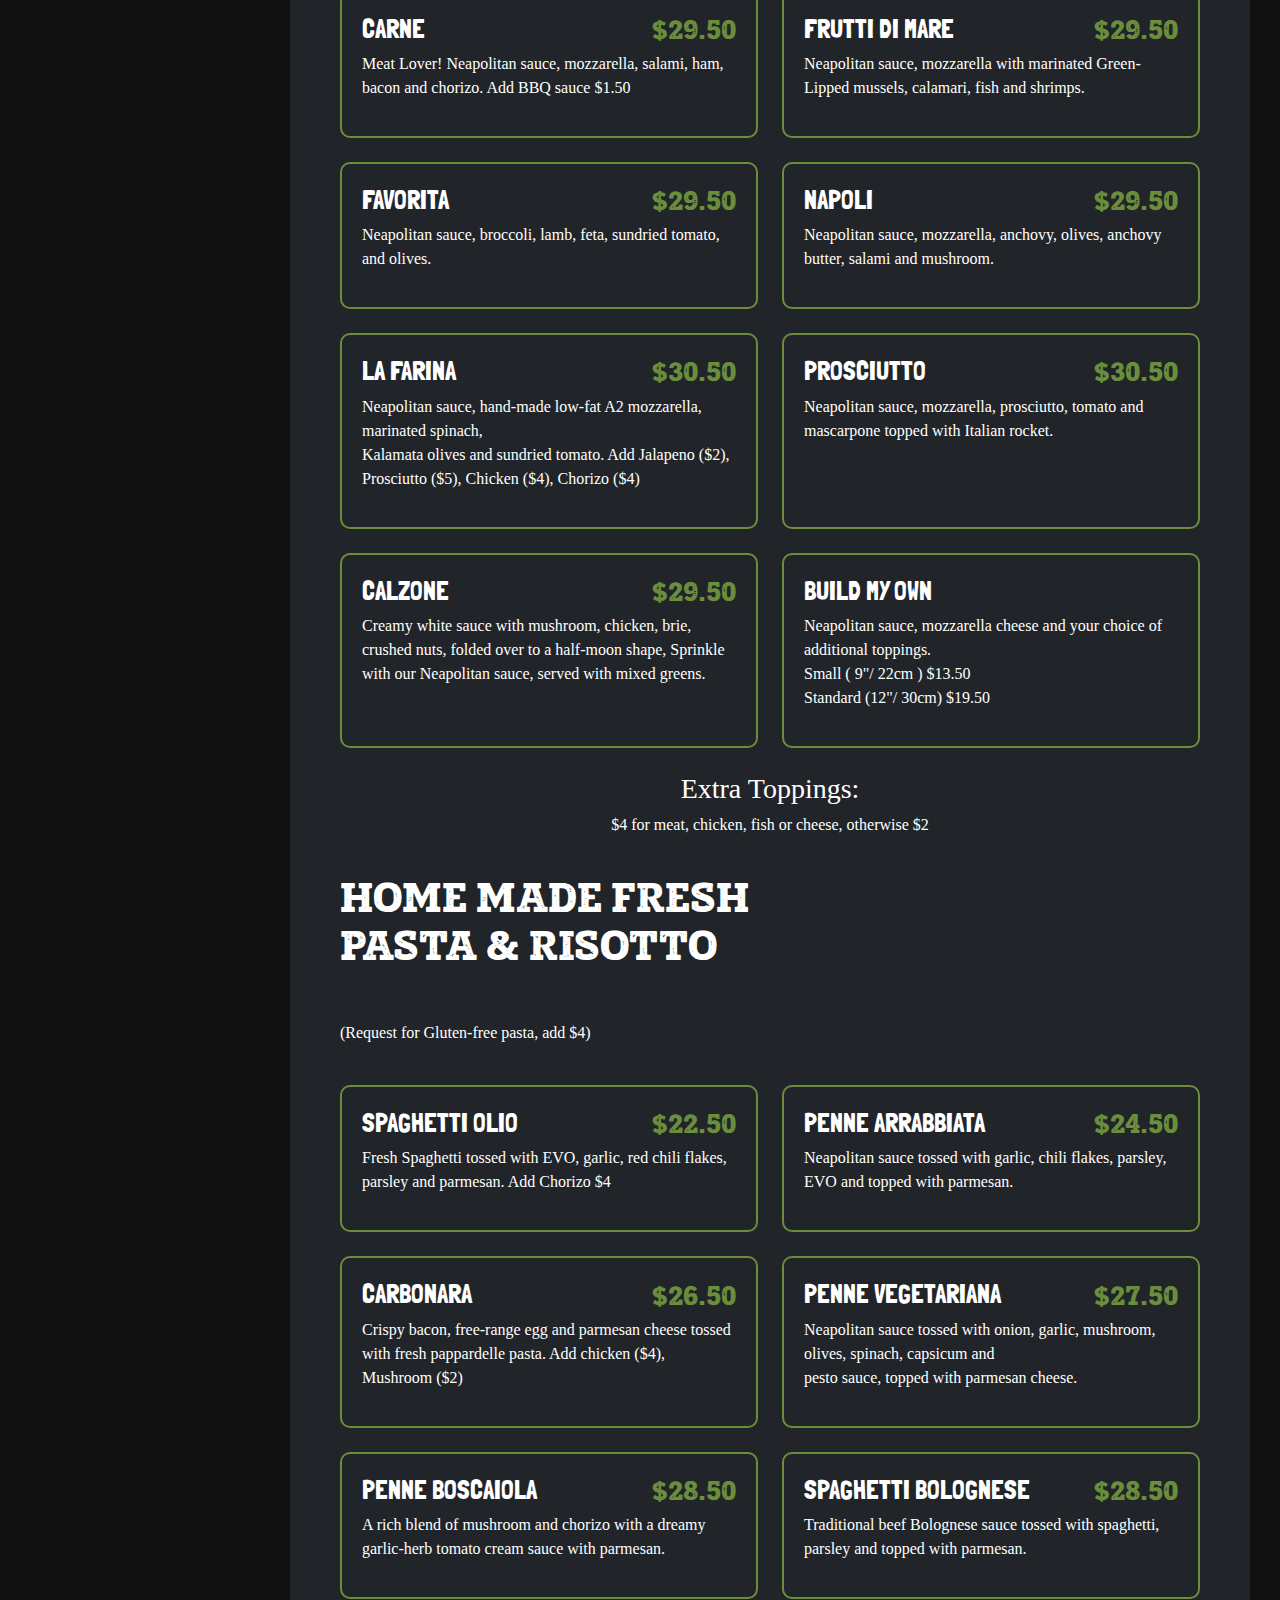
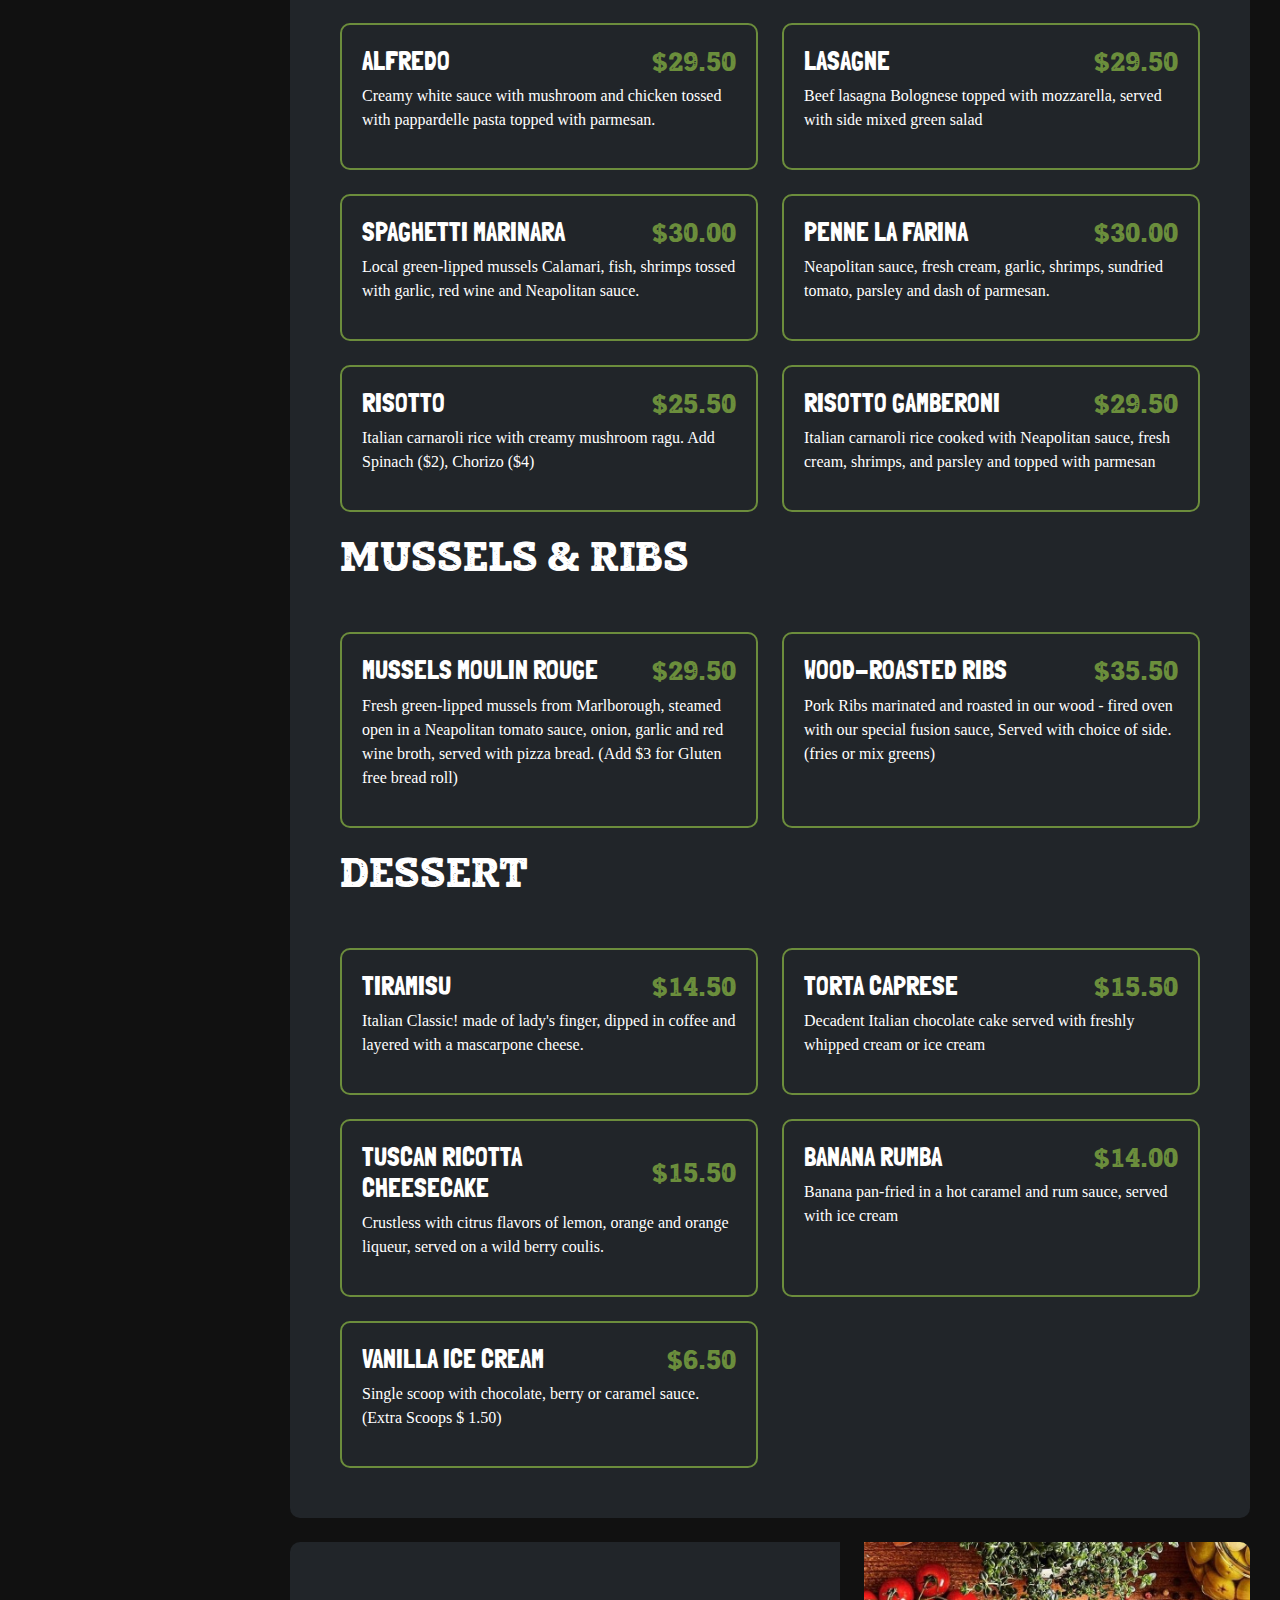
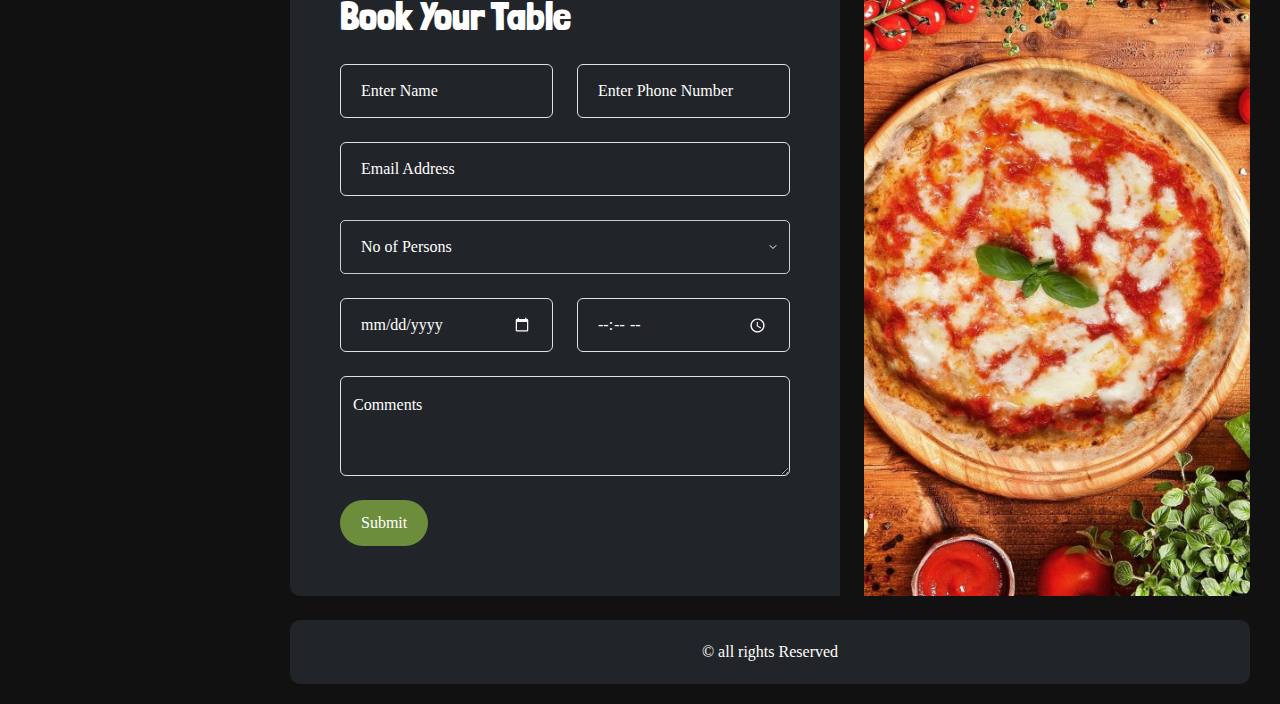
==== commit 5c2d94bb: "changes" ====
--- a/index.html
+++ b/index.html
@@ -25,6 +25,7 @@
         <div class="sidebar">
             <!-- <img src="images/logo.jpg" alt="logo"> -->
             <div class="d-flex justify-content-between align-items-center">
+             
                 <h3 class="text-white mb-lg-4">LA FARINA</h3>
            
             </div>
@@ -74,7 +75,7 @@
 
                 </video>
                 <div class="login-cart d-flex align-items-center">
-                    <button class="toggle-button me-2">☰</button>
+                    <button class="toggle-button d-flex align-items-center justify-content-center me-2">☰</button>
                     <div class="cart">
                         <i class="fa-solid fa-cart-plus"></i>
                     </div>
--- a/scss/style.css
+++ b/scss/style.css
@@ -565,9 +565,6 @@
     width: 100%;
     padding: 20px;
   }
-  .toggle-button {
-    display: block;
-  }
   .overlay.active {
     display: block;
   }
@@ -579,15 +576,7 @@
     font-size: 26px;
   }
 }
-@media (max-width: 576px) {
-  .toggle-button {
-    left: 50px;
-  }
-}
 @media (max-width: 380px) {
-  .toggle-button {
-    left: 50px;
-  }
   .sidebar {
     padding-top: 110px;
   }
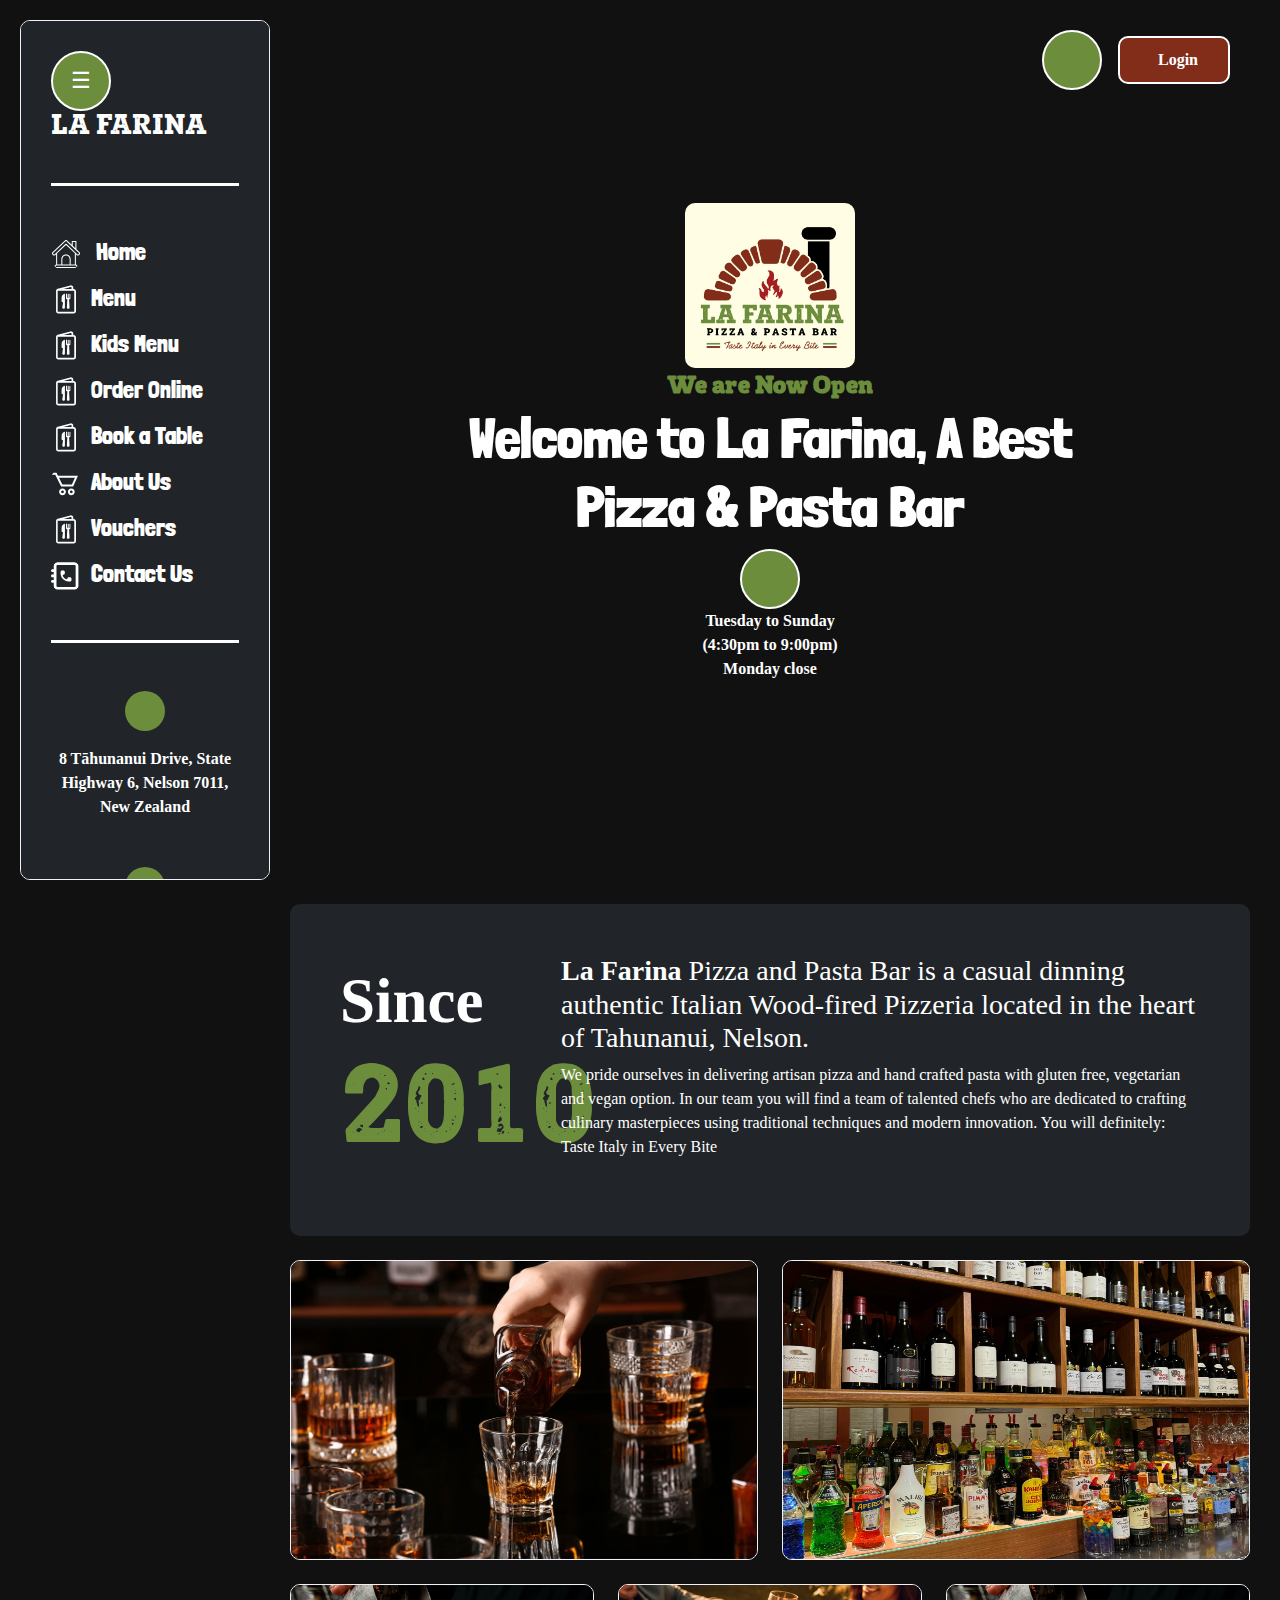
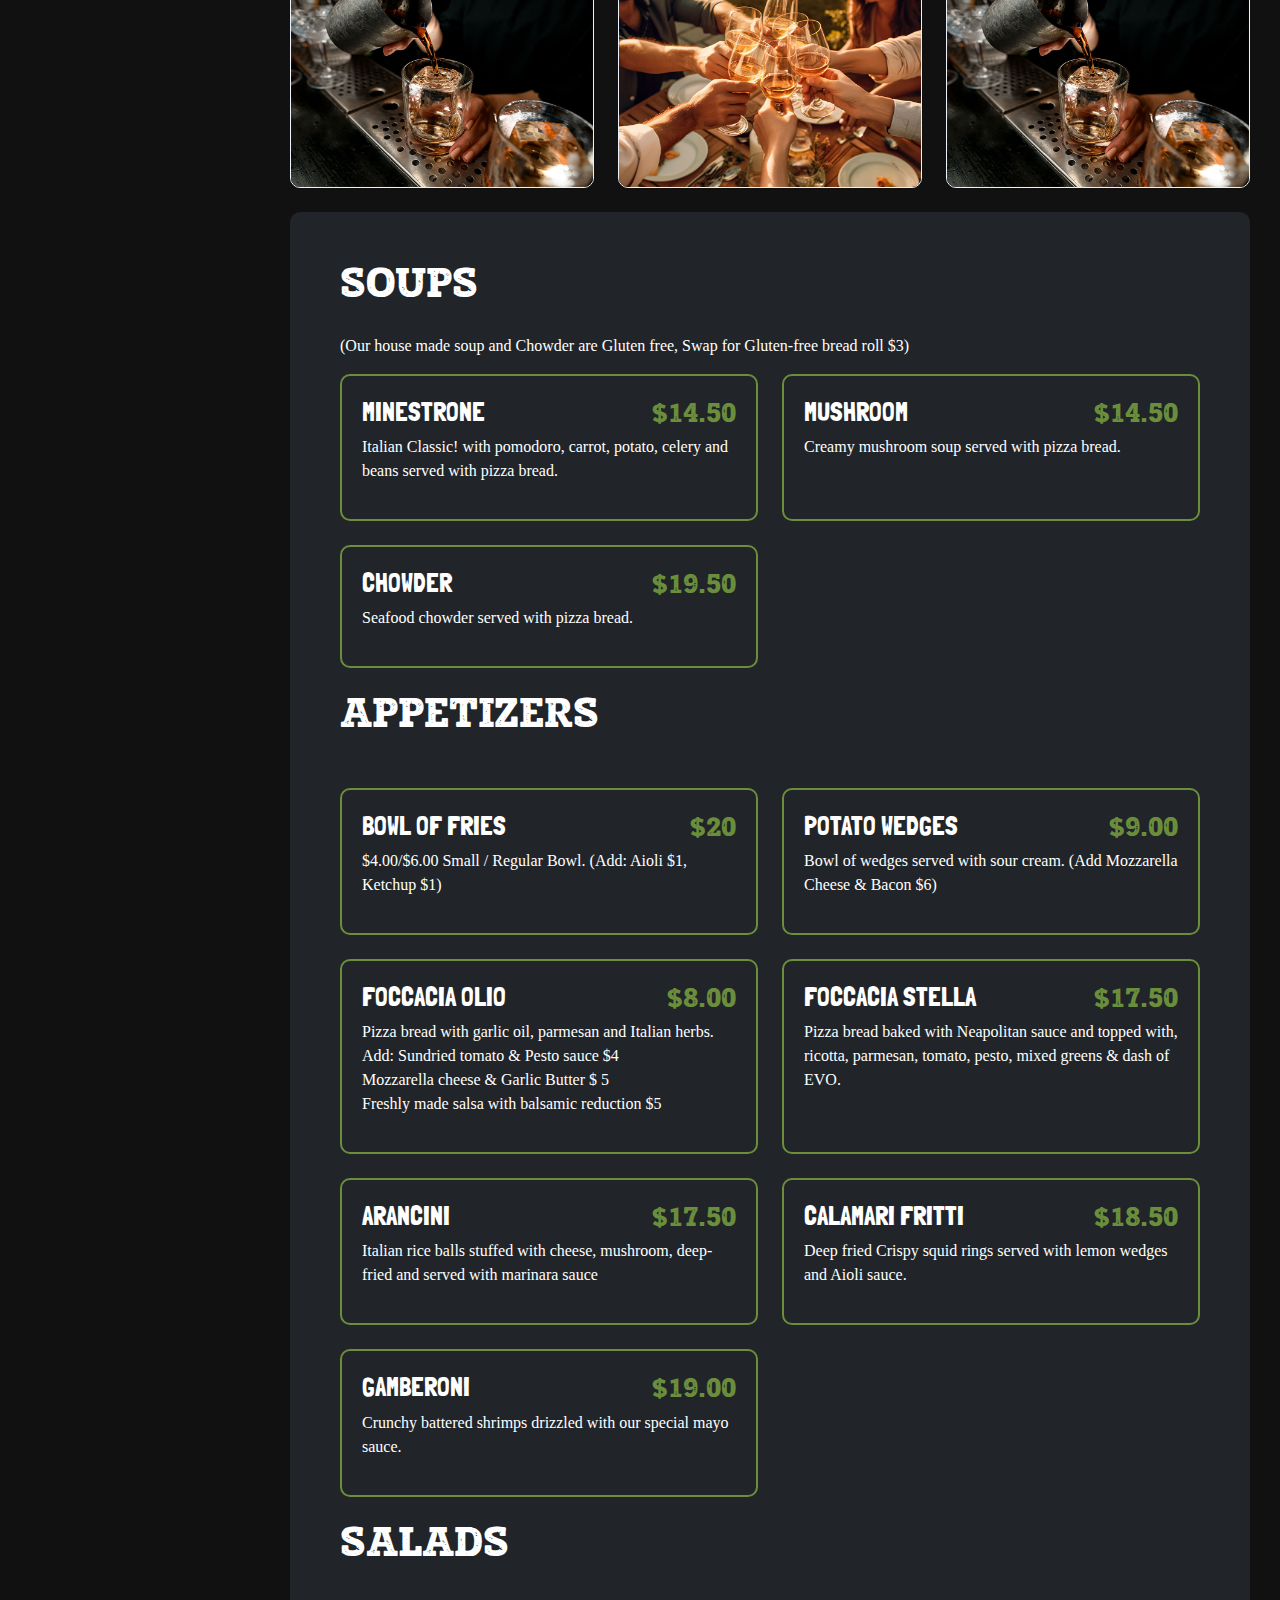
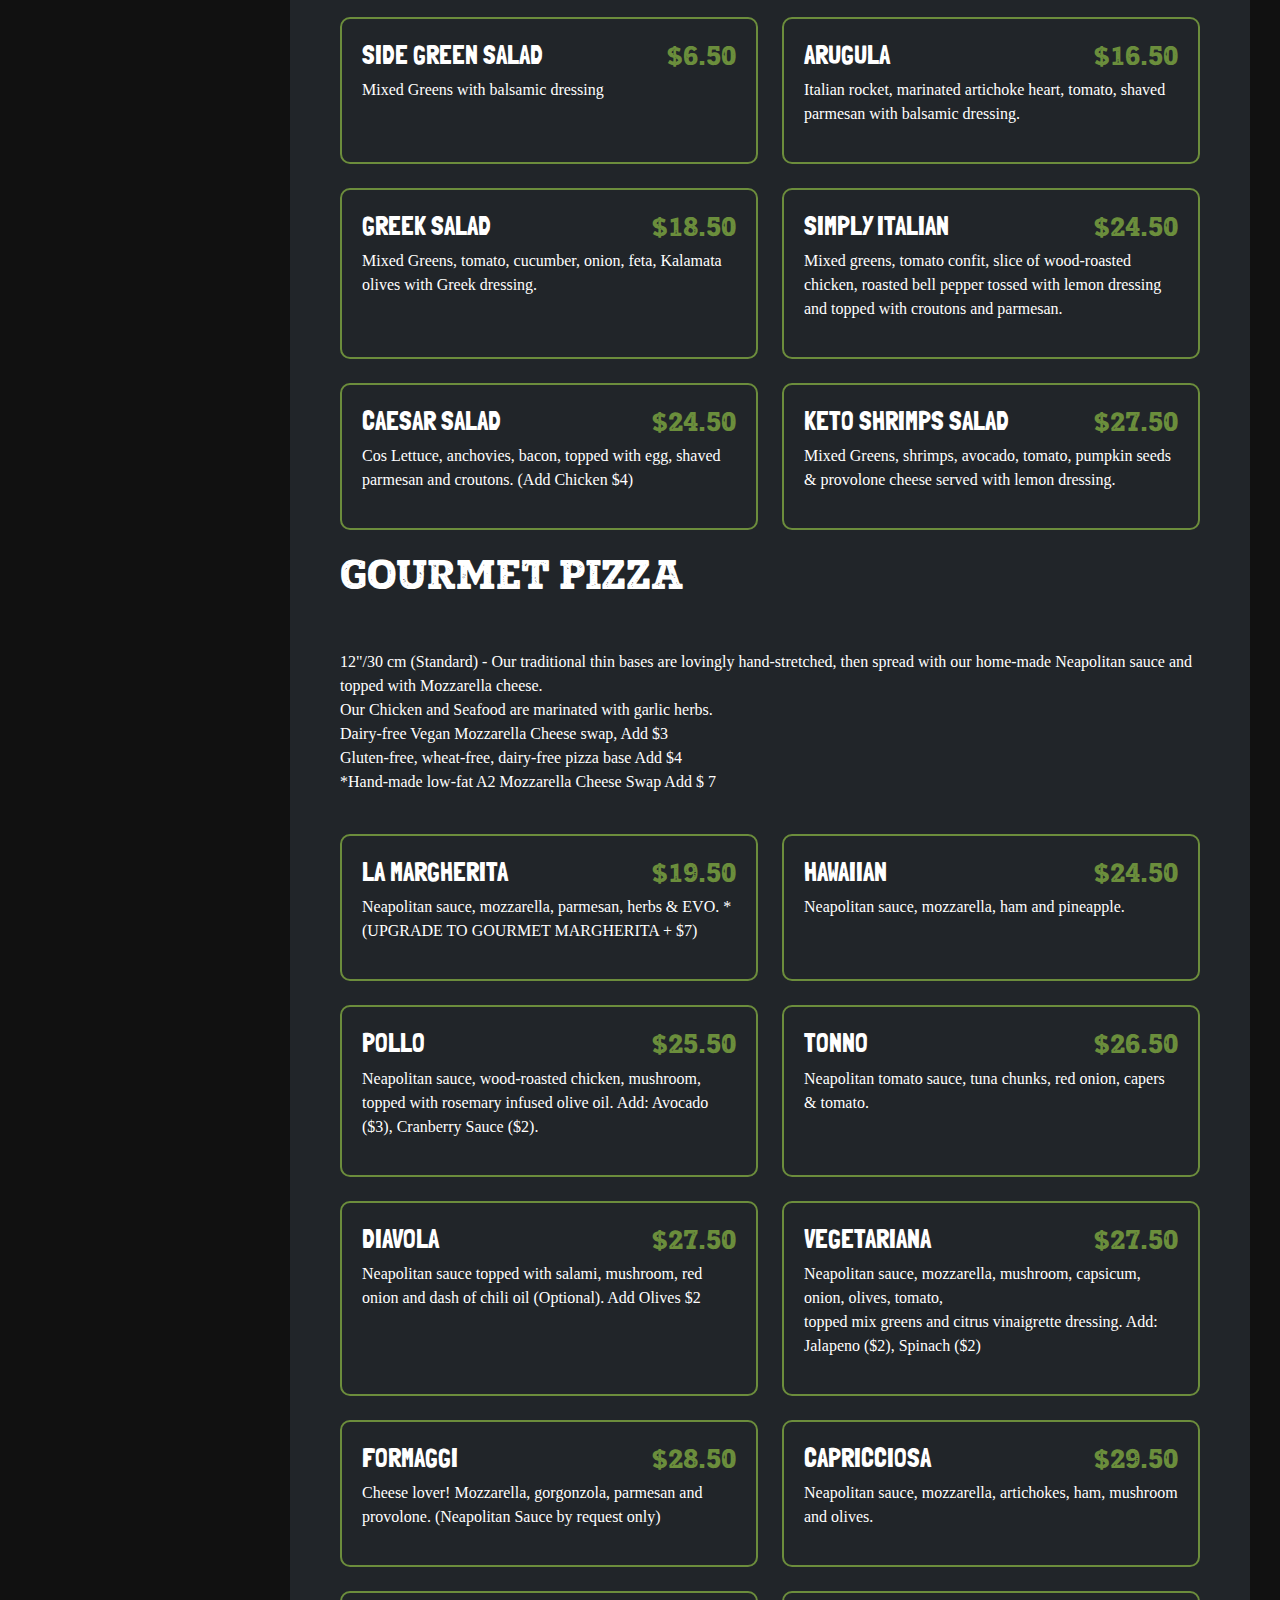
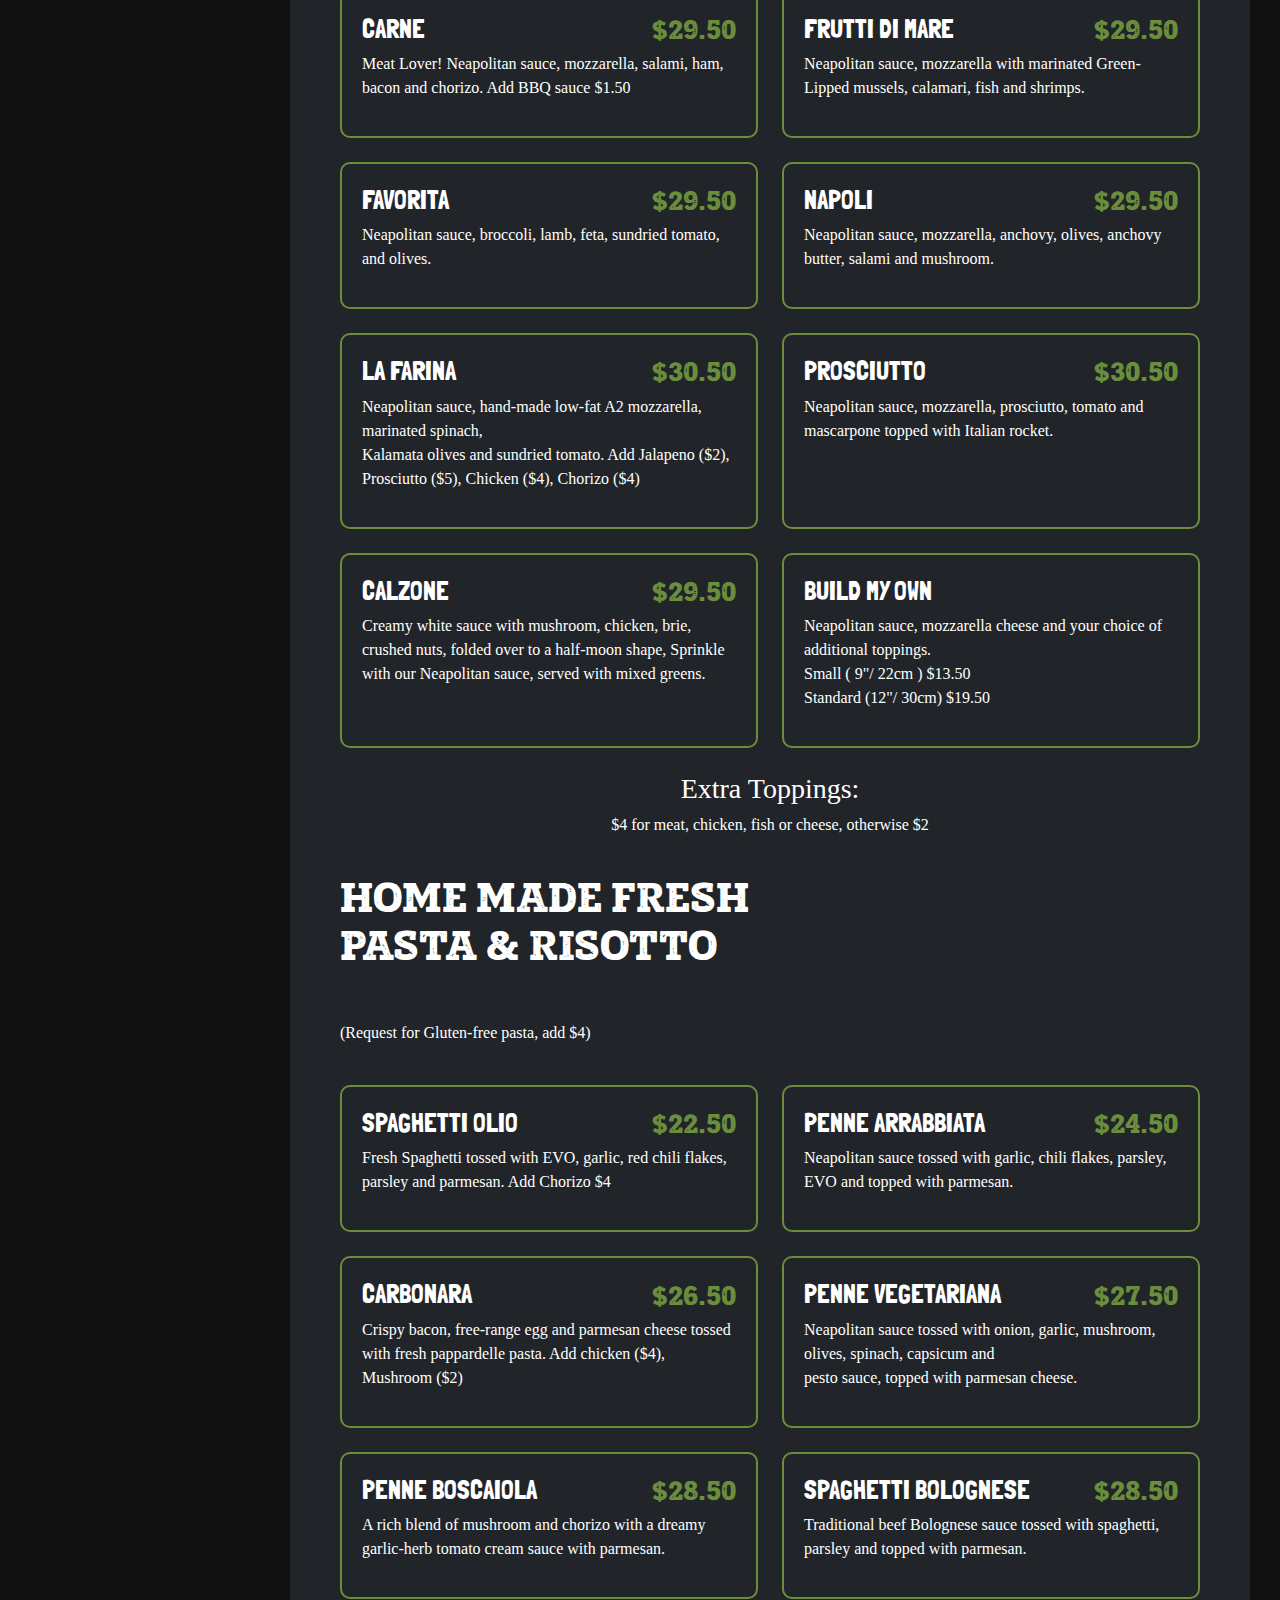
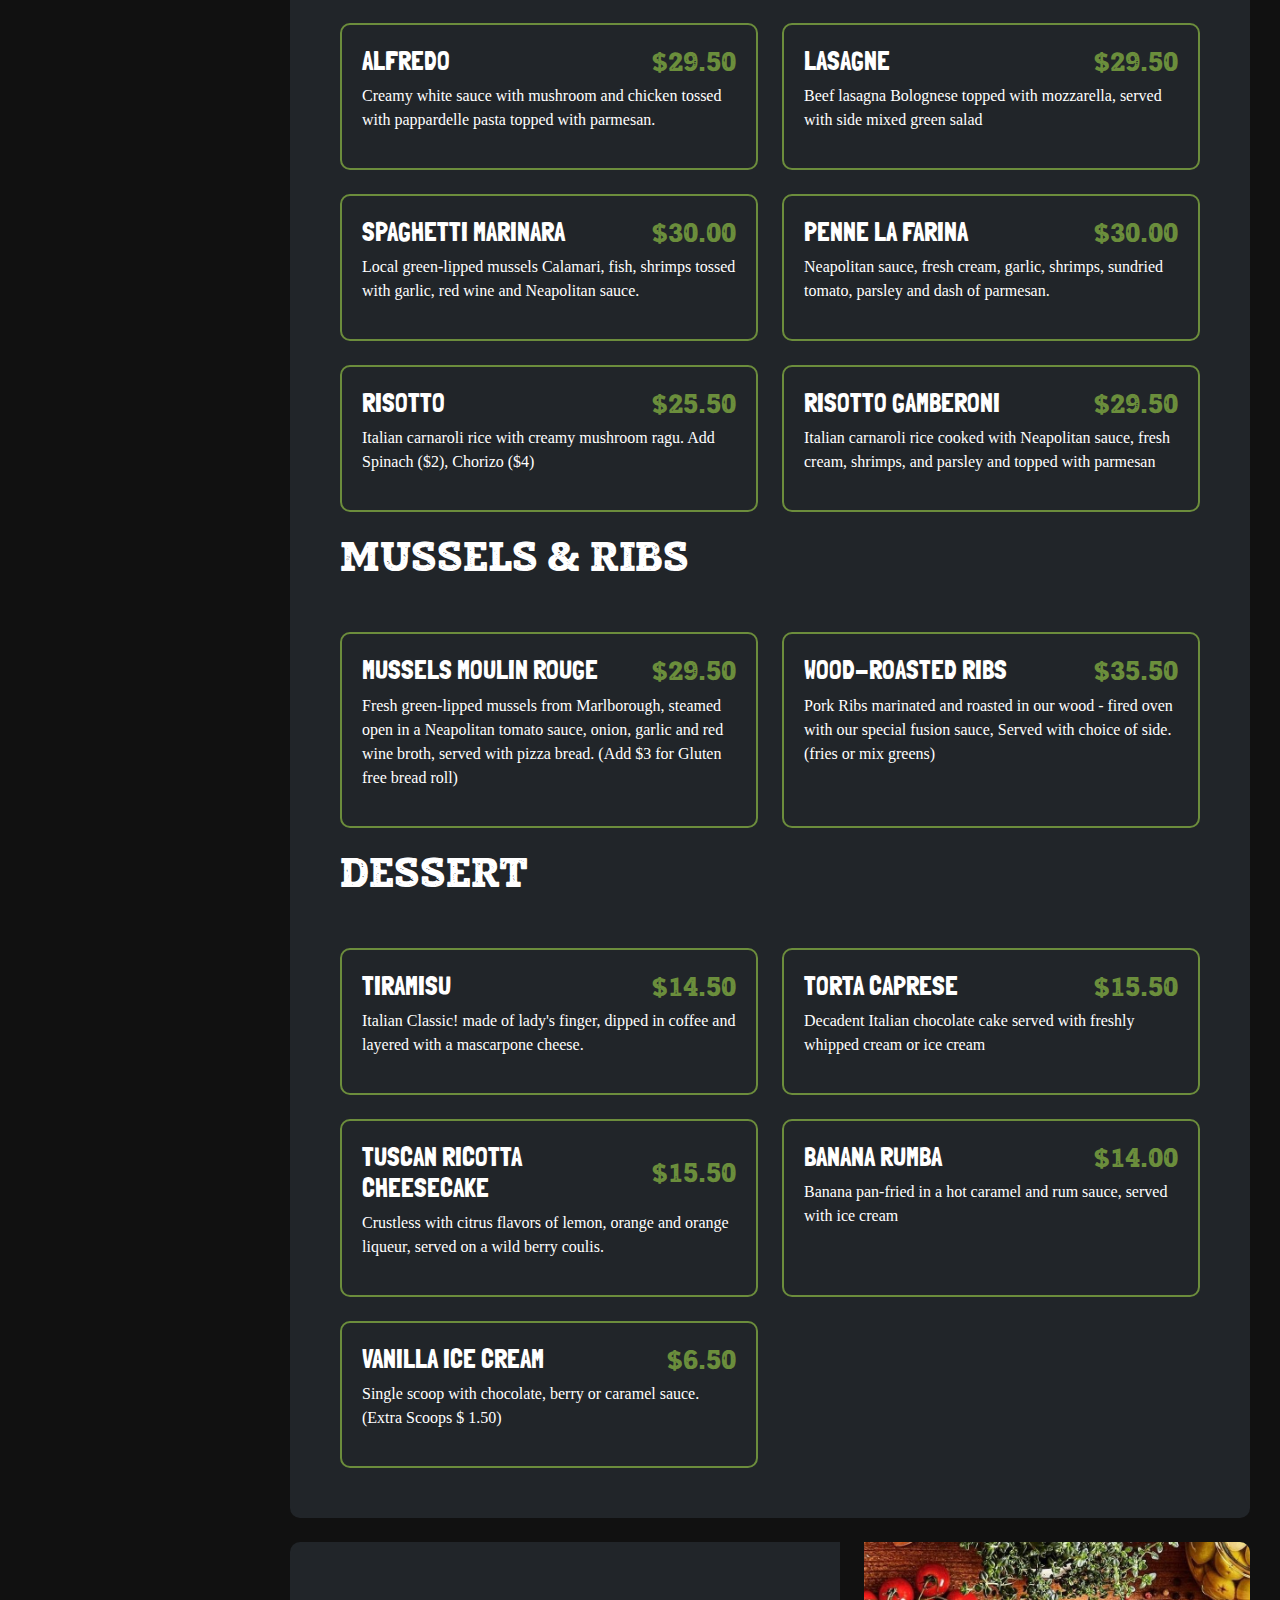
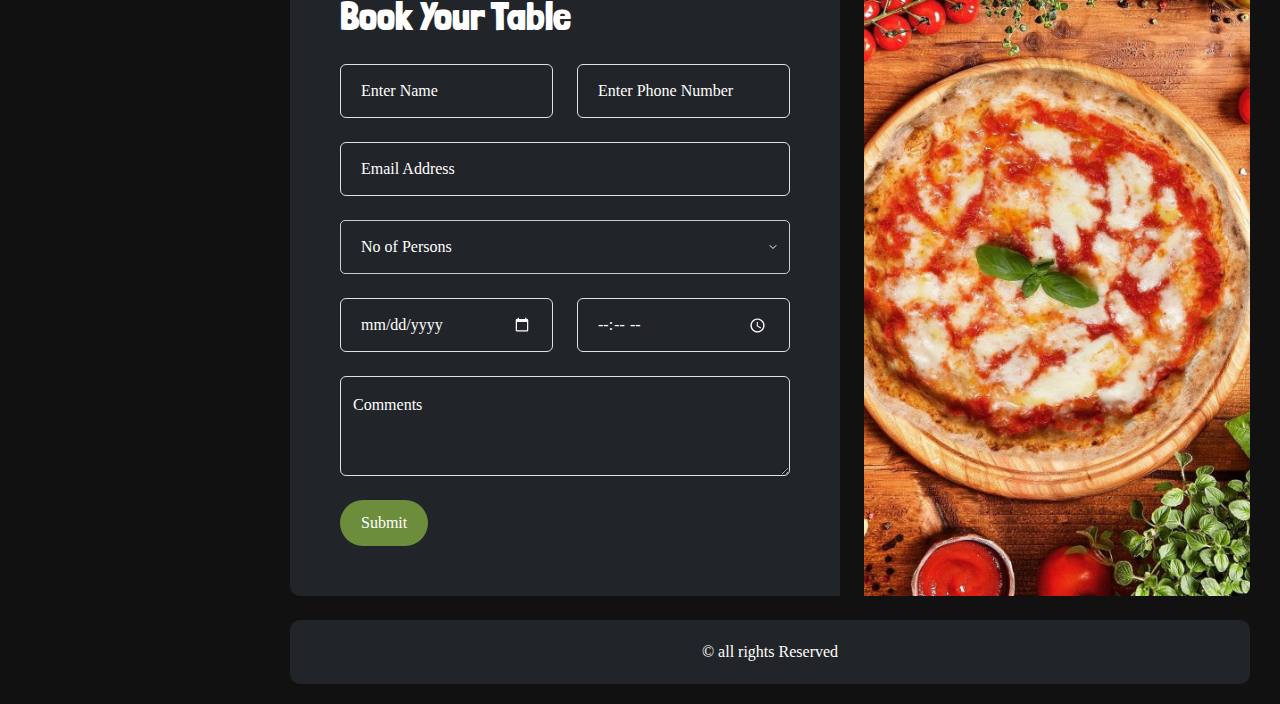
==== commit f306e0e5: "changes" ====
--- a/index.html
+++ b/index.html
@@ -23,7 +23,7 @@
    
     <div class="main">
         <div class="sidebar">
-            <!-- <img src="images/logo.jpg" alt="logo"> -->
+            <button class="toggle-button d-flex align-items-center justify-content-center me-2">☰</button>
             <div class="d-flex justify-content-between align-items-center">
              
                 <h3 class="text-white mb-lg-4">LA FARINA</h3>
@@ -75,7 +75,7 @@
 
                 </video>
                 <div class="login-cart d-flex align-items-center">
-                    <button class="toggle-button d-flex align-items-center justify-content-center me-2">☰</button>
+                    <!-- <button class="toggle-button d-flex align-items-center justify-content-center me-2">☰</button> -->
                     <div class="cart">
                         <i class="fa-solid fa-cart-plus"></i>
                     </div>
--- a/scss/style.css
+++ b/scss/style.css
@@ -544,12 +544,16 @@
     left: -250px;
     margin: 0;
     transition: left 0.3s ease;
-    z-index: 2000;
+    z-index: 1000;
     border-radius: 0px;
     padding: 120px 30px 30px 30px;
   }
   .toggle-button {
     display: block;
+    position: fixed; /* Ensure it stays in place */
+    top: 30px; /* Adjust as needed */
+    left: 30px; /* Adjust as needed */
+    z-index: 1001; /* Higher than sidebar */
   }
   .sidebar h3 {
     font-size: 26px;
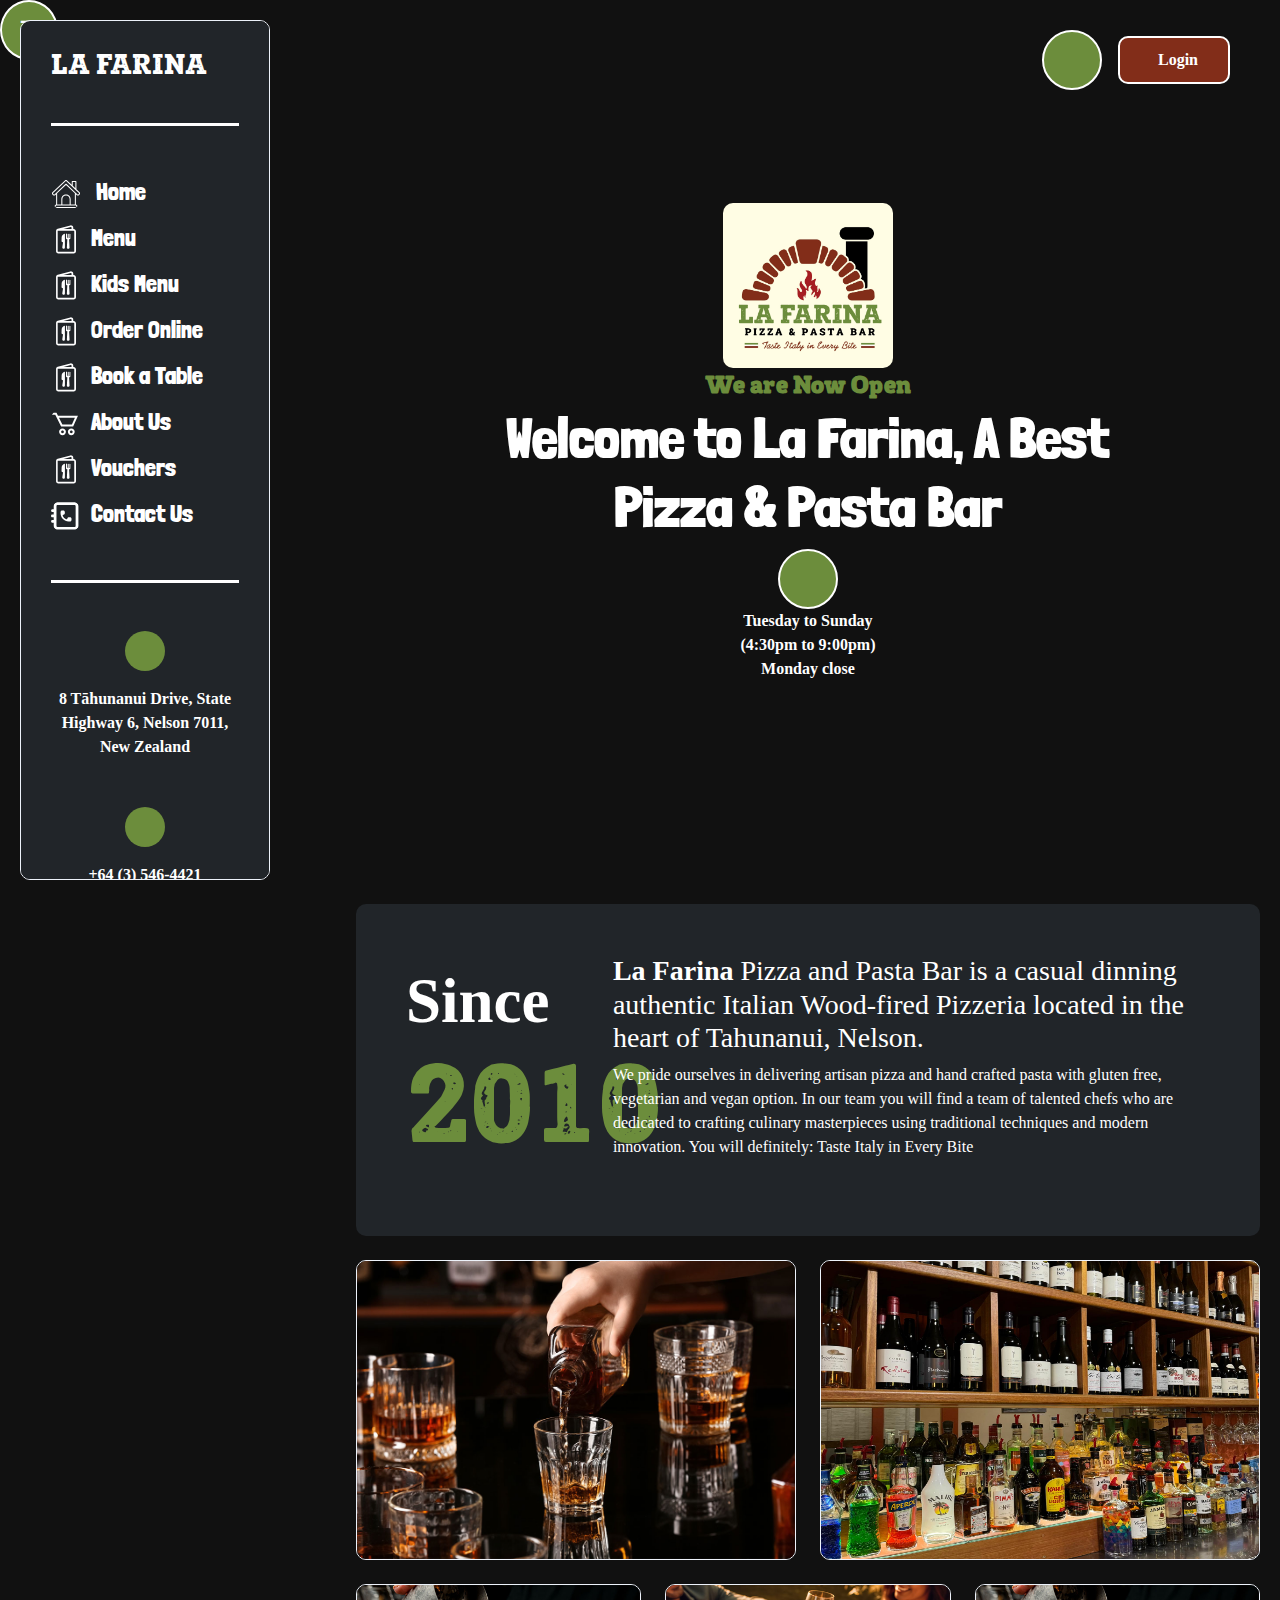
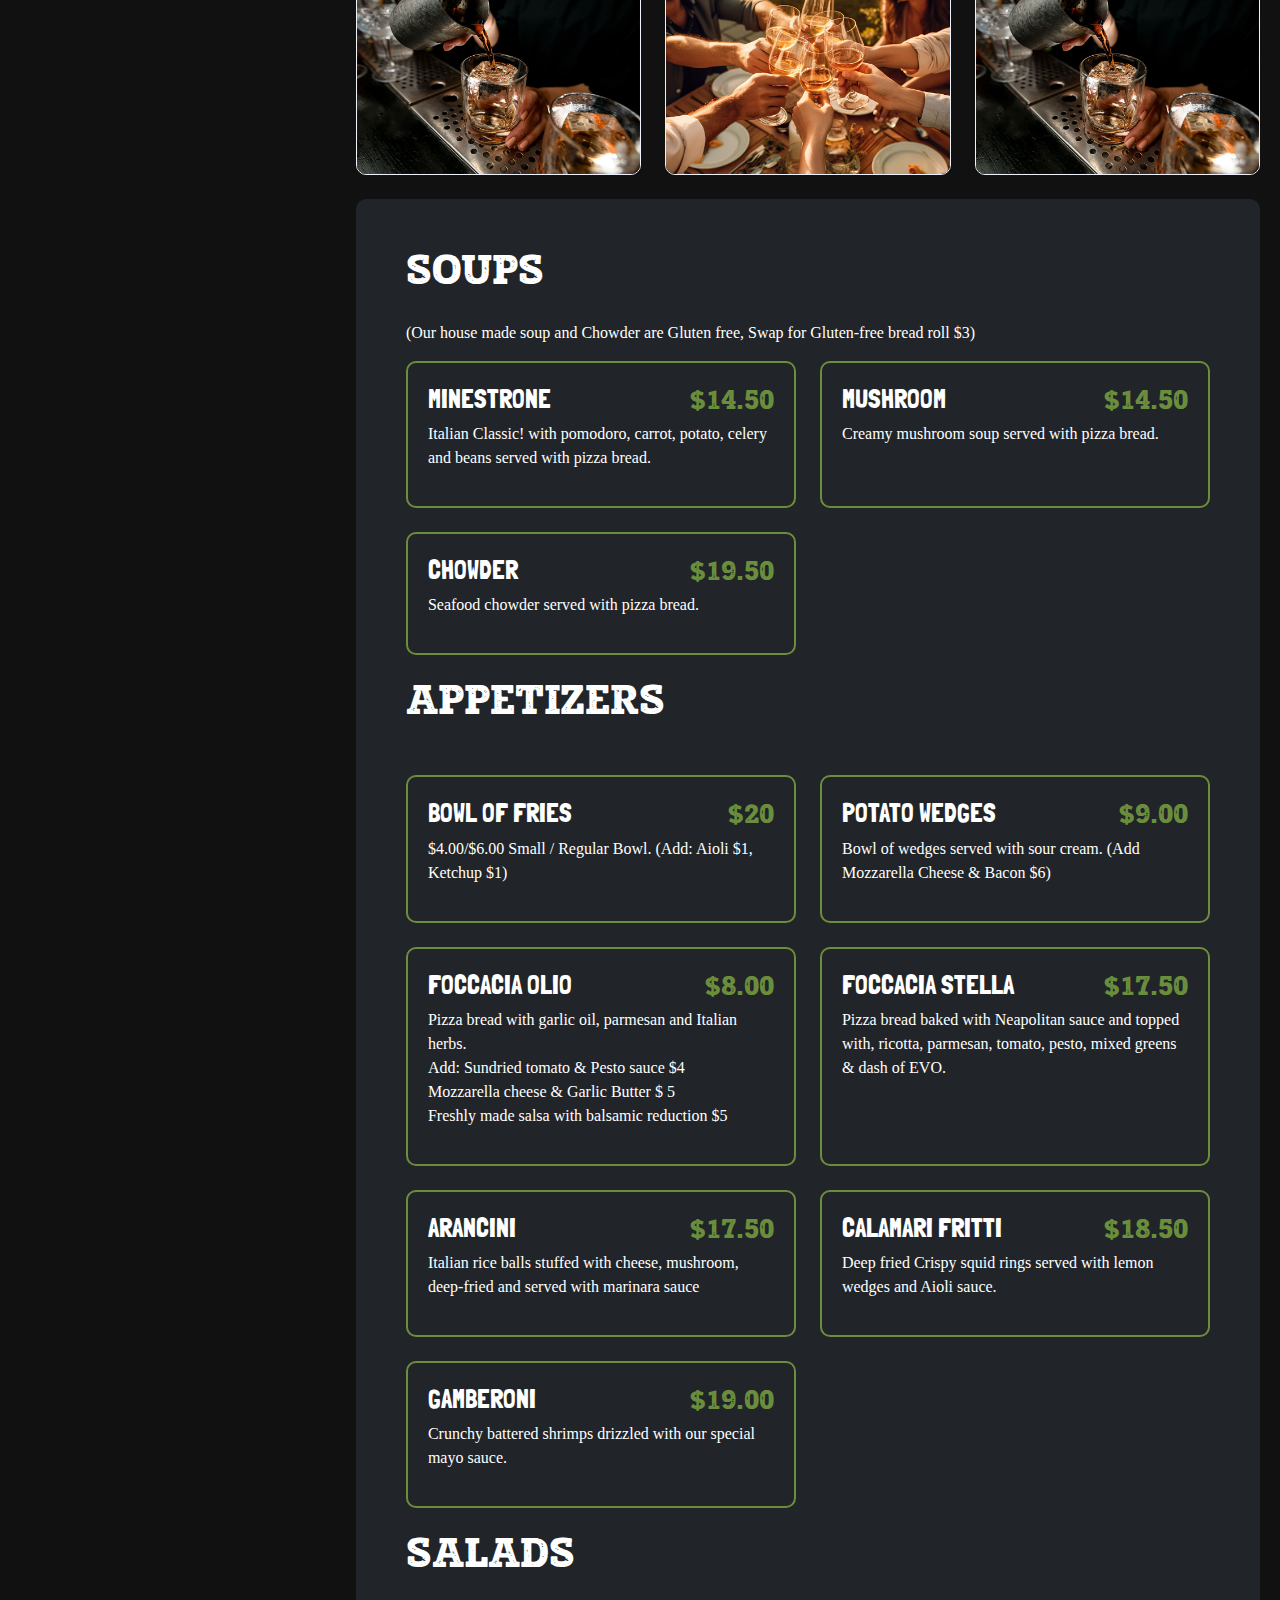
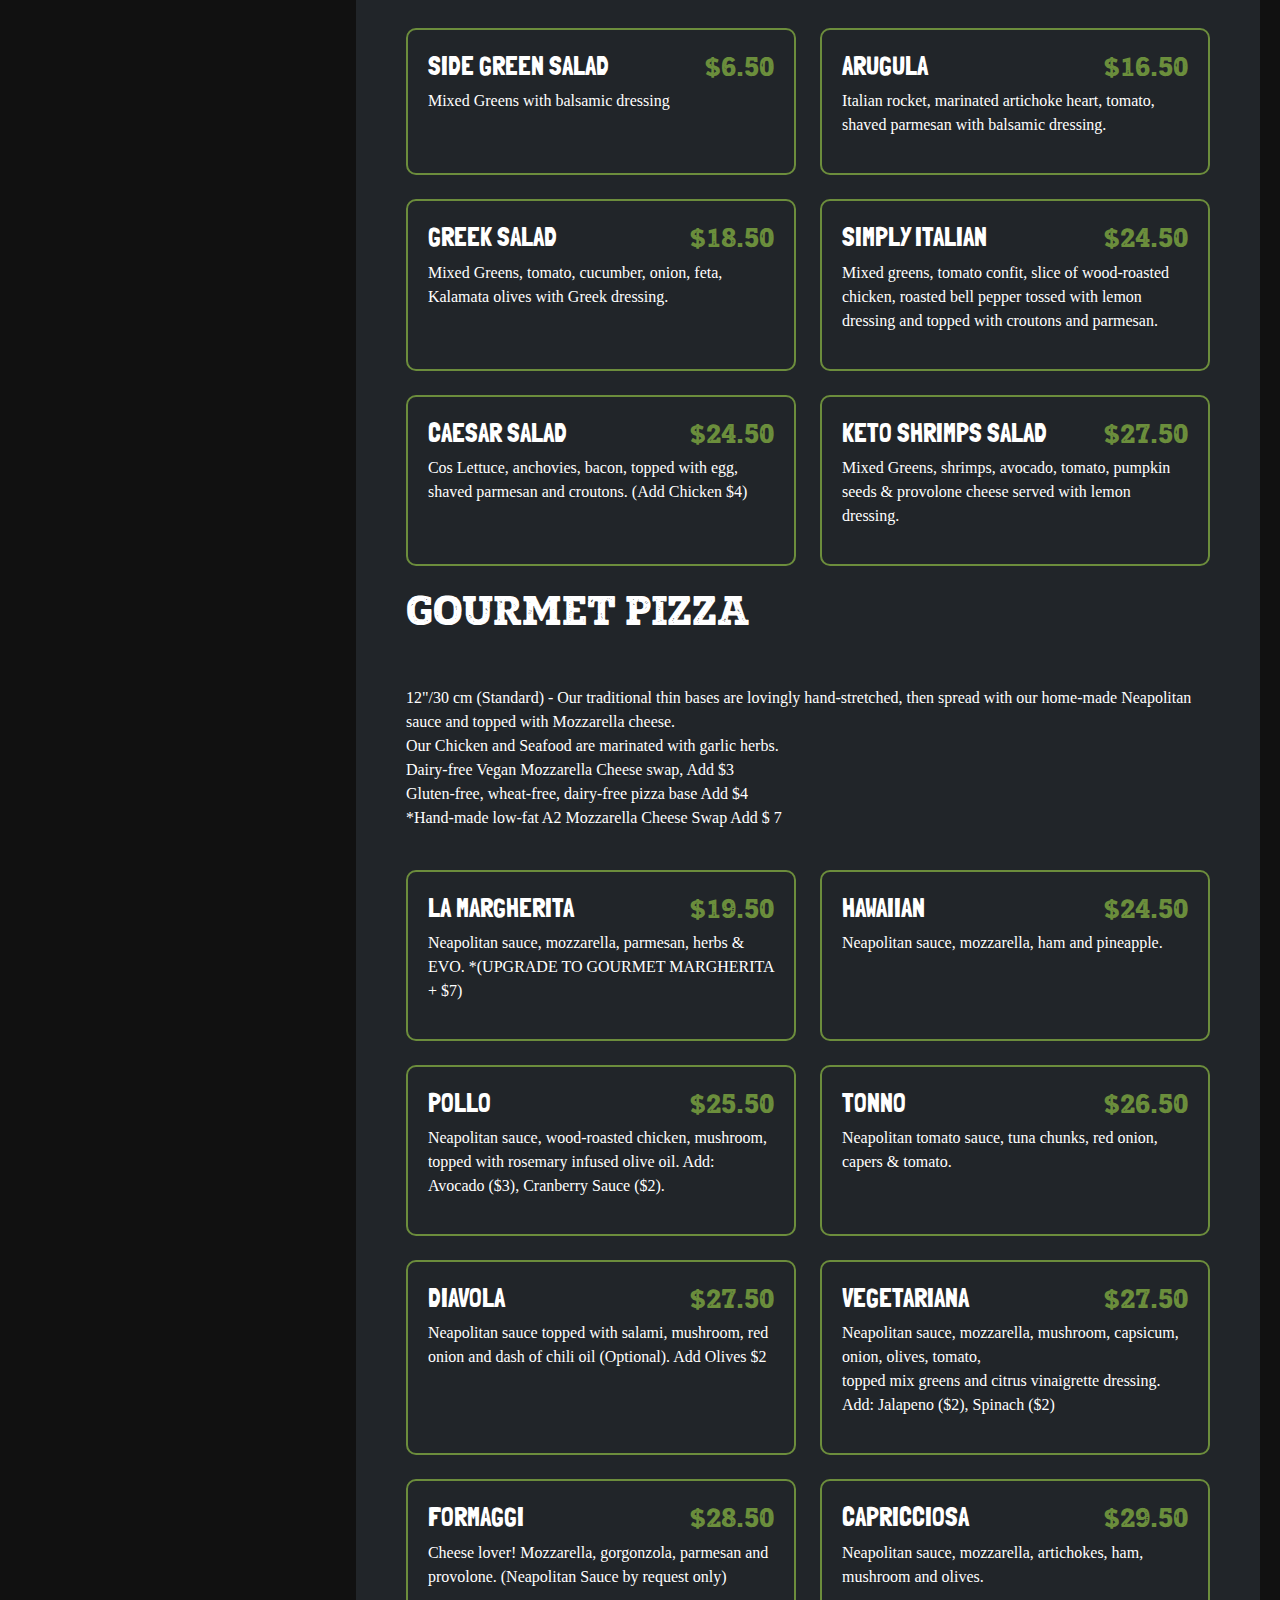
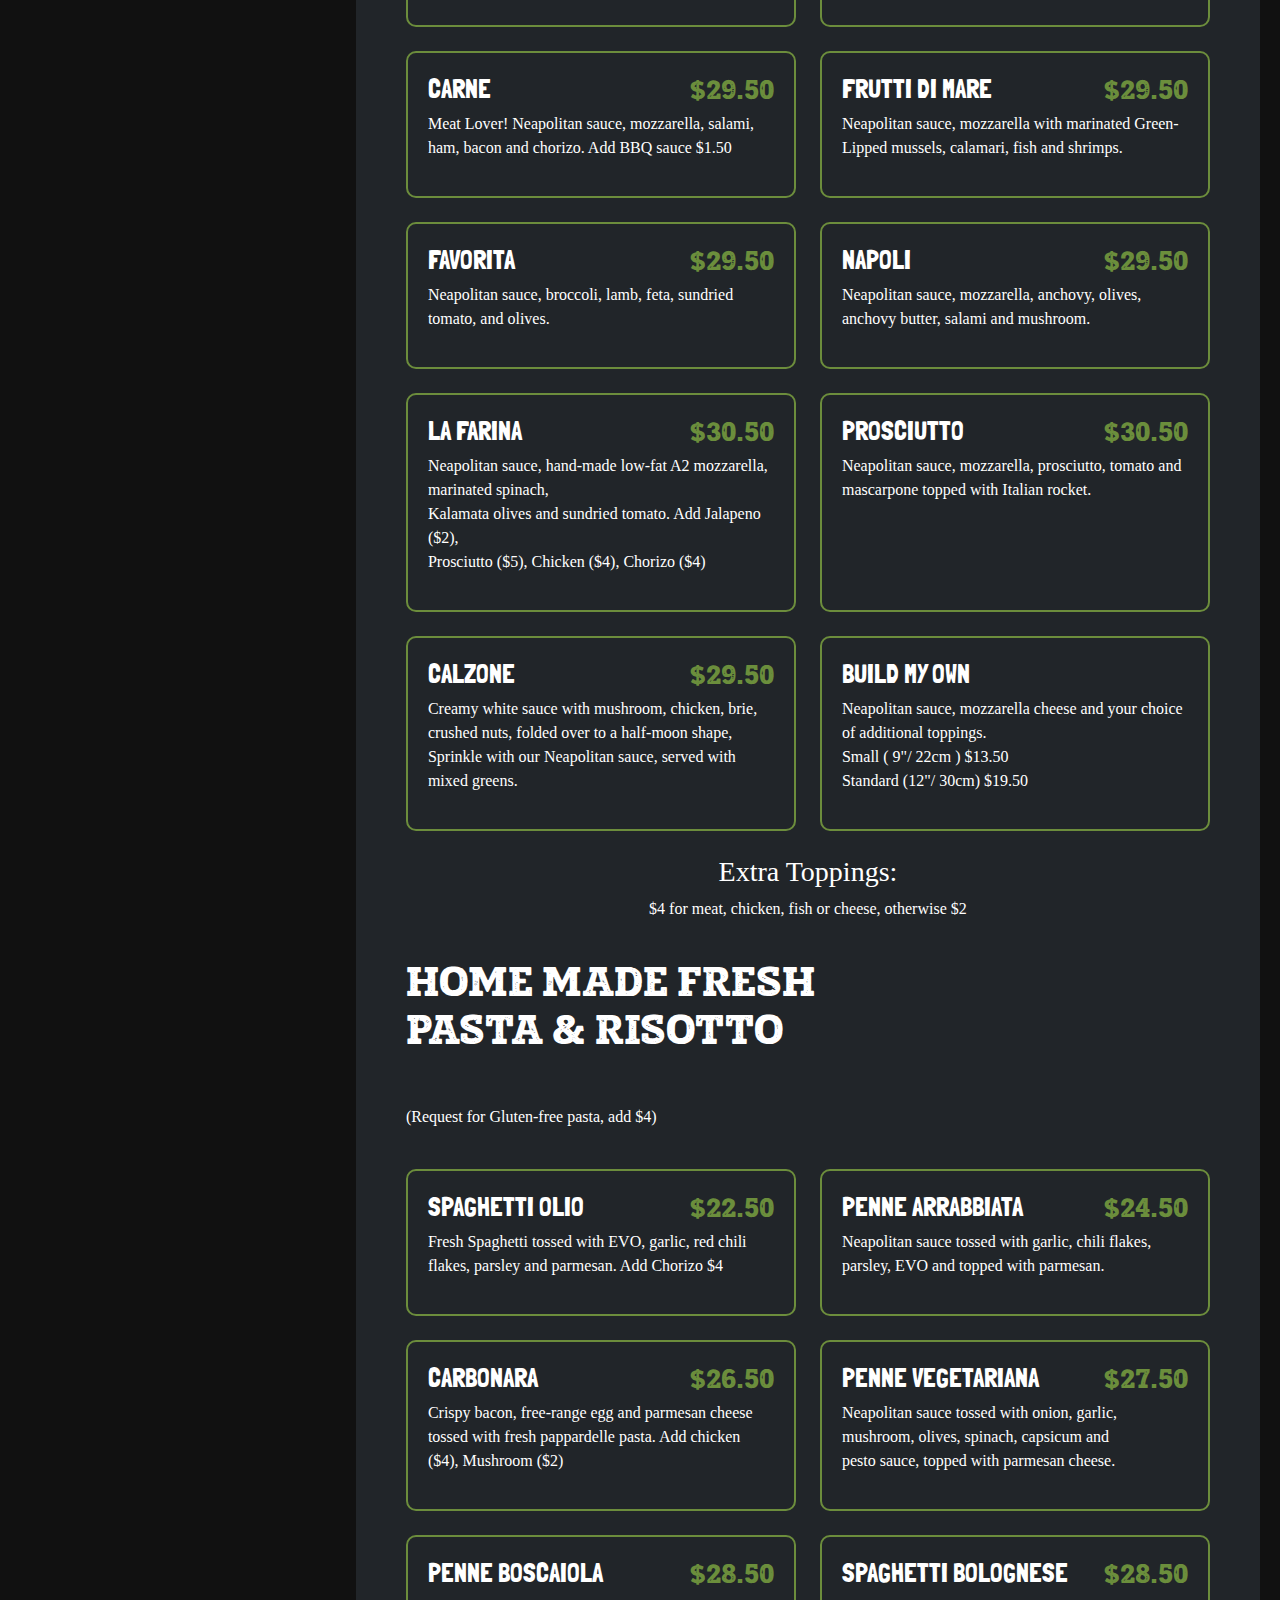
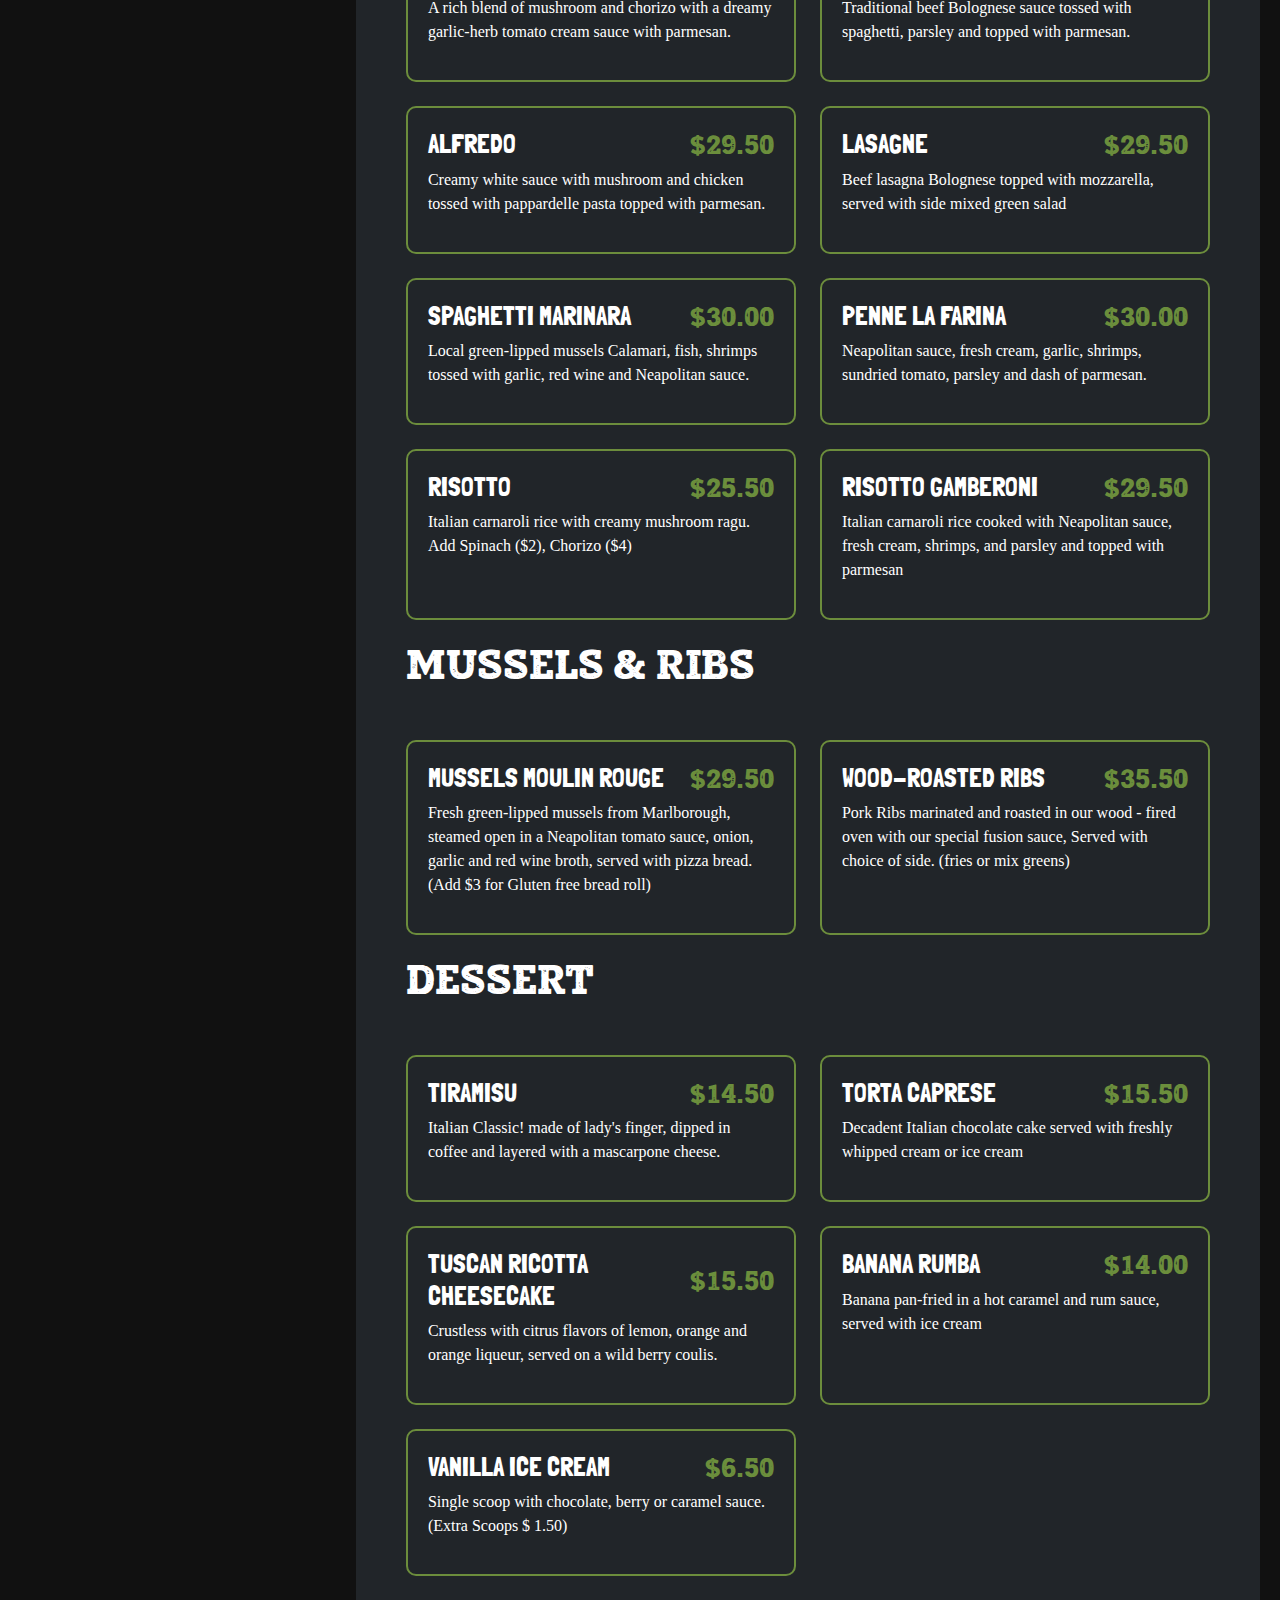
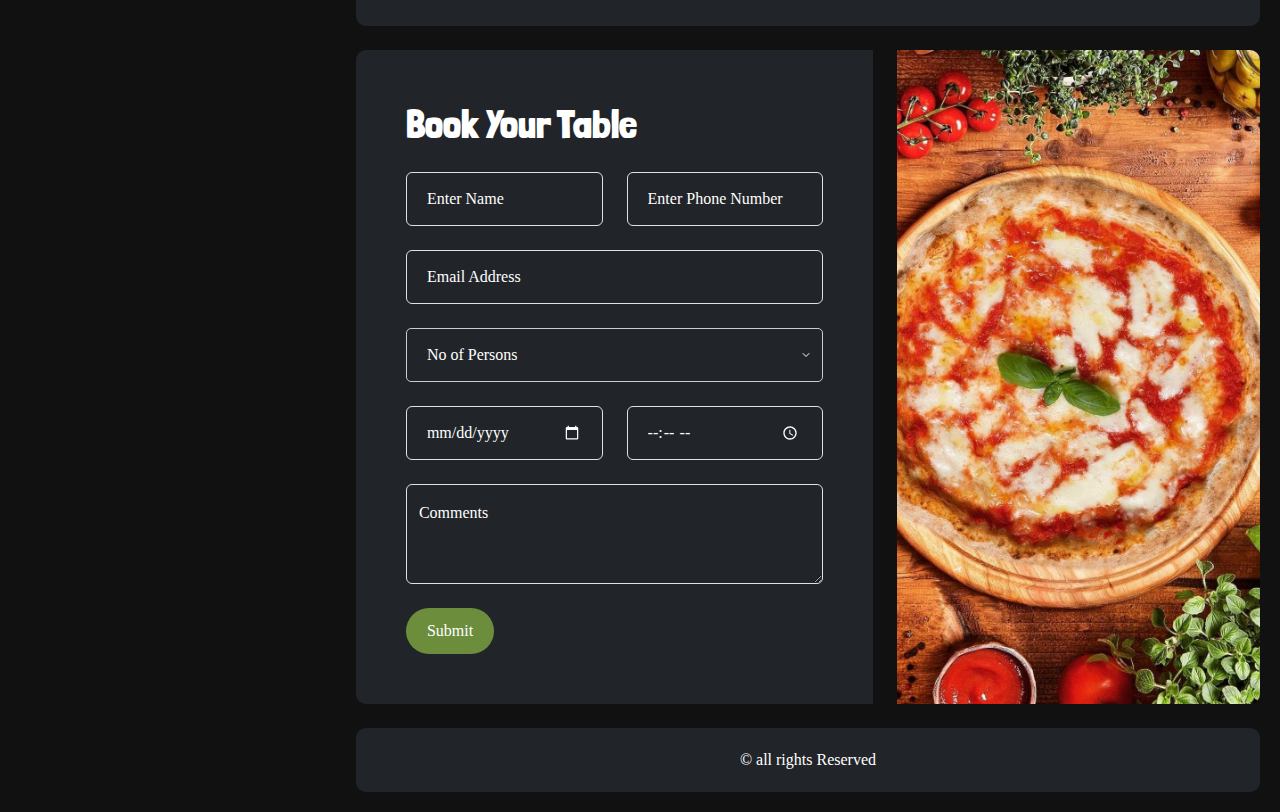
==== commit 7ec5f1d7: "changes" ====
--- a/index.html
+++ b/index.html
@@ -22,8 +22,9 @@
     <div class="overlay"></div>
    
     <div class="main">
+        <button class="toggle-button d-flex align-items-center justify-content-center me-2">☰</button>
         <div class="sidebar">
-            <button class="toggle-button d-flex align-items-center justify-content-center me-2">☰</button>
+            
             <div class="d-flex justify-content-between align-items-center">
              
                 <h3 class="text-white mb-lg-4">LA FARINA</h3>
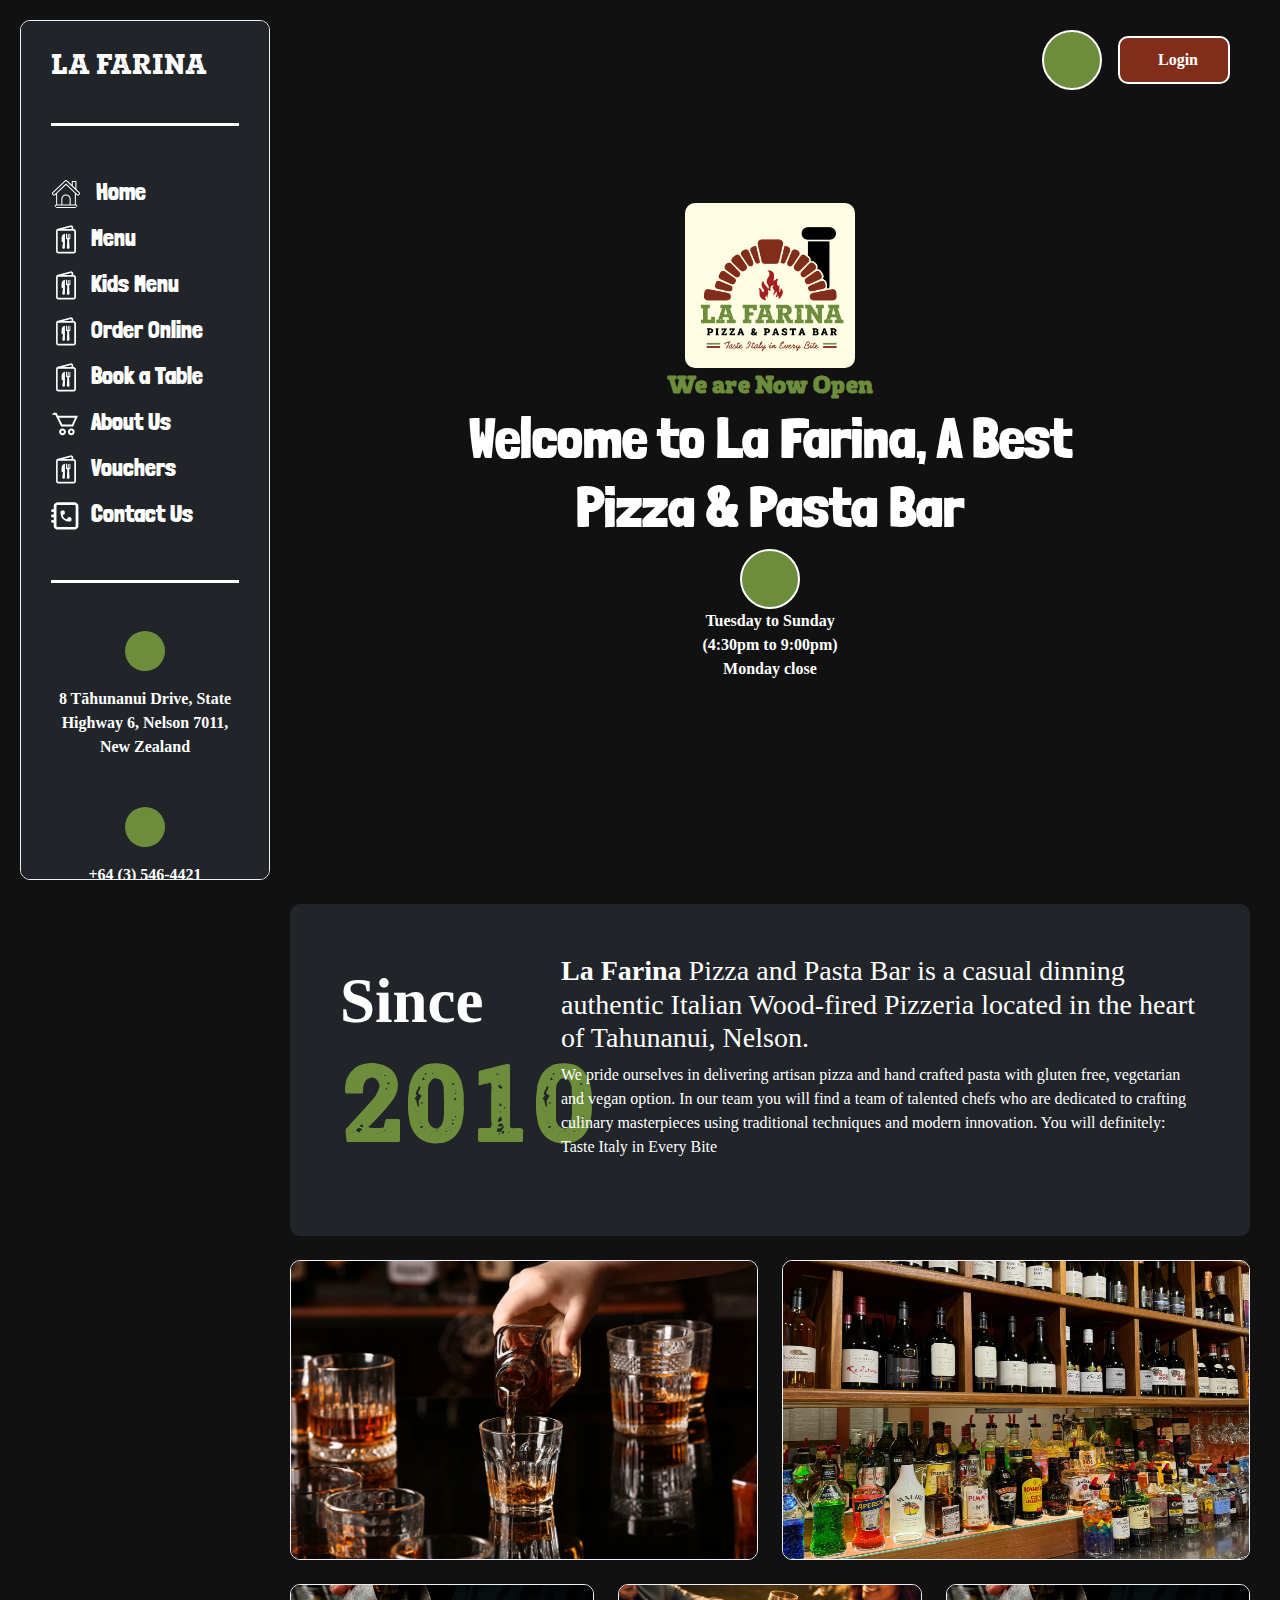
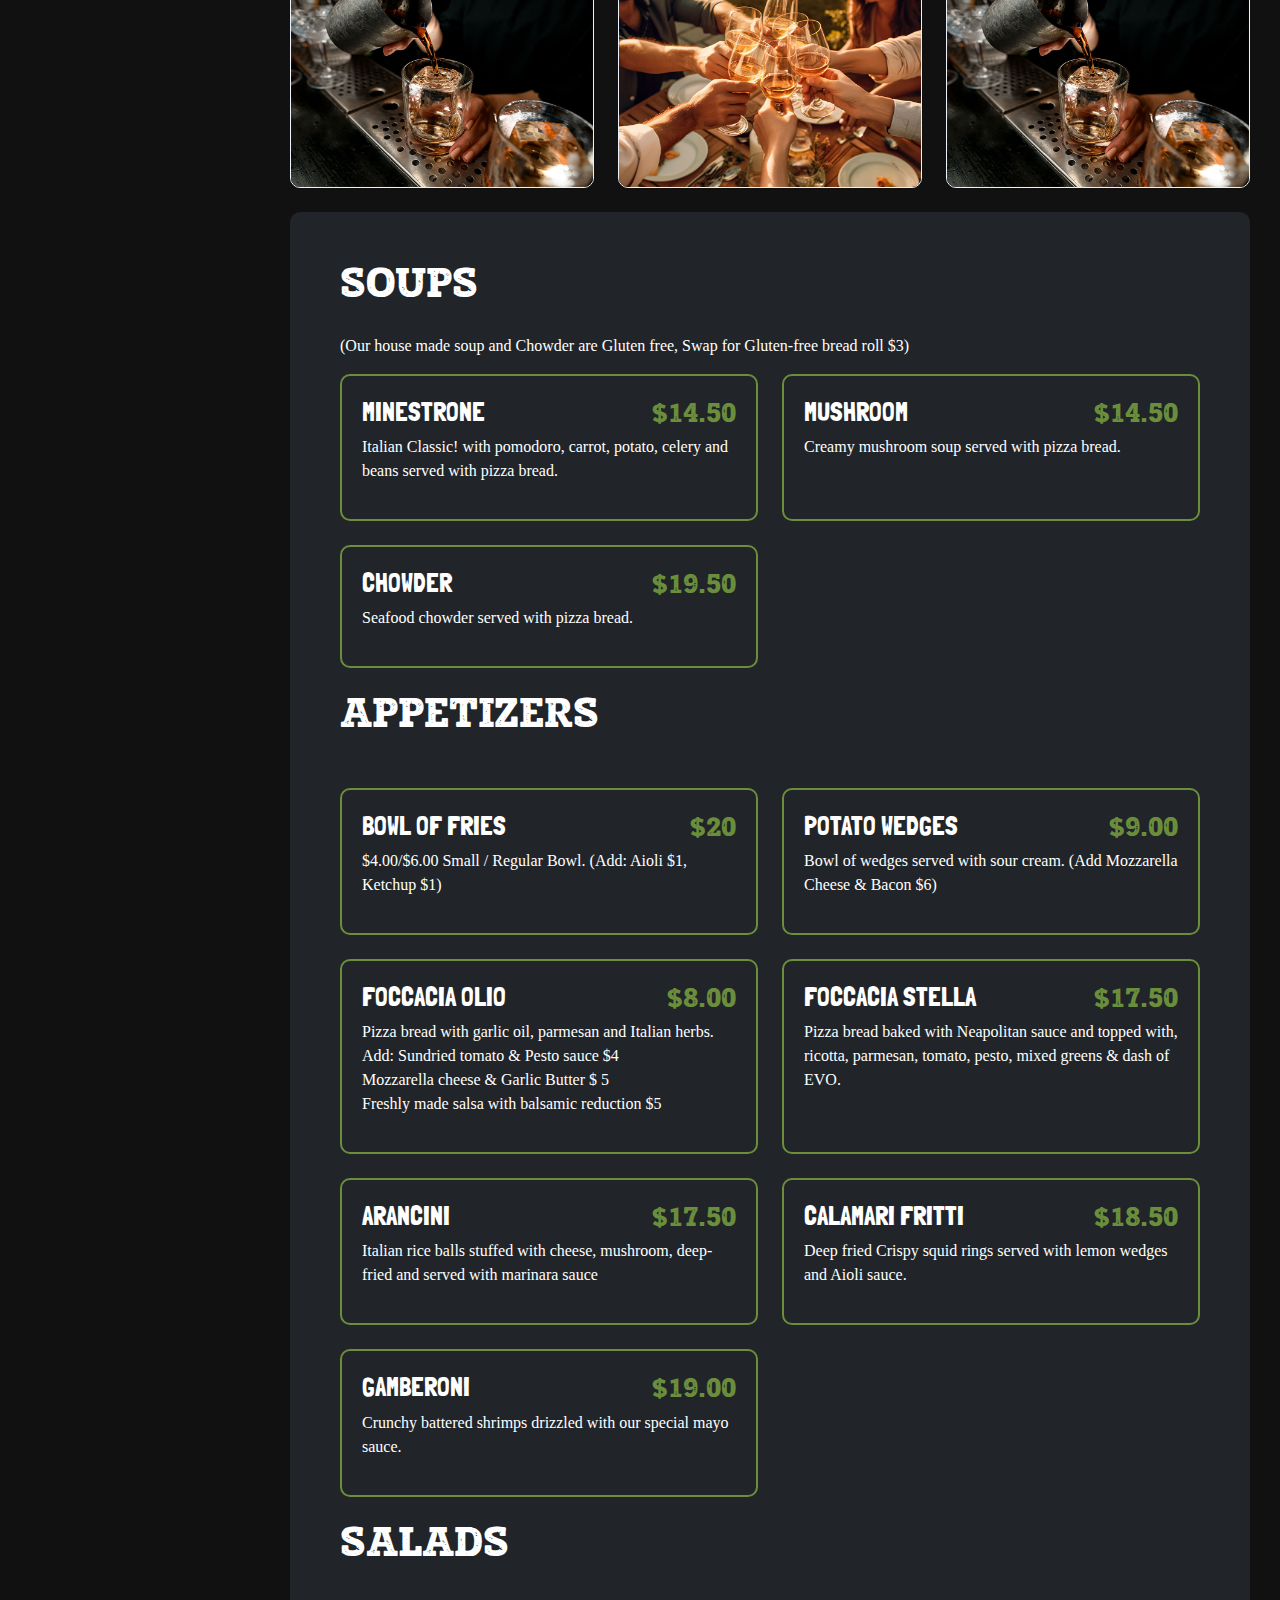
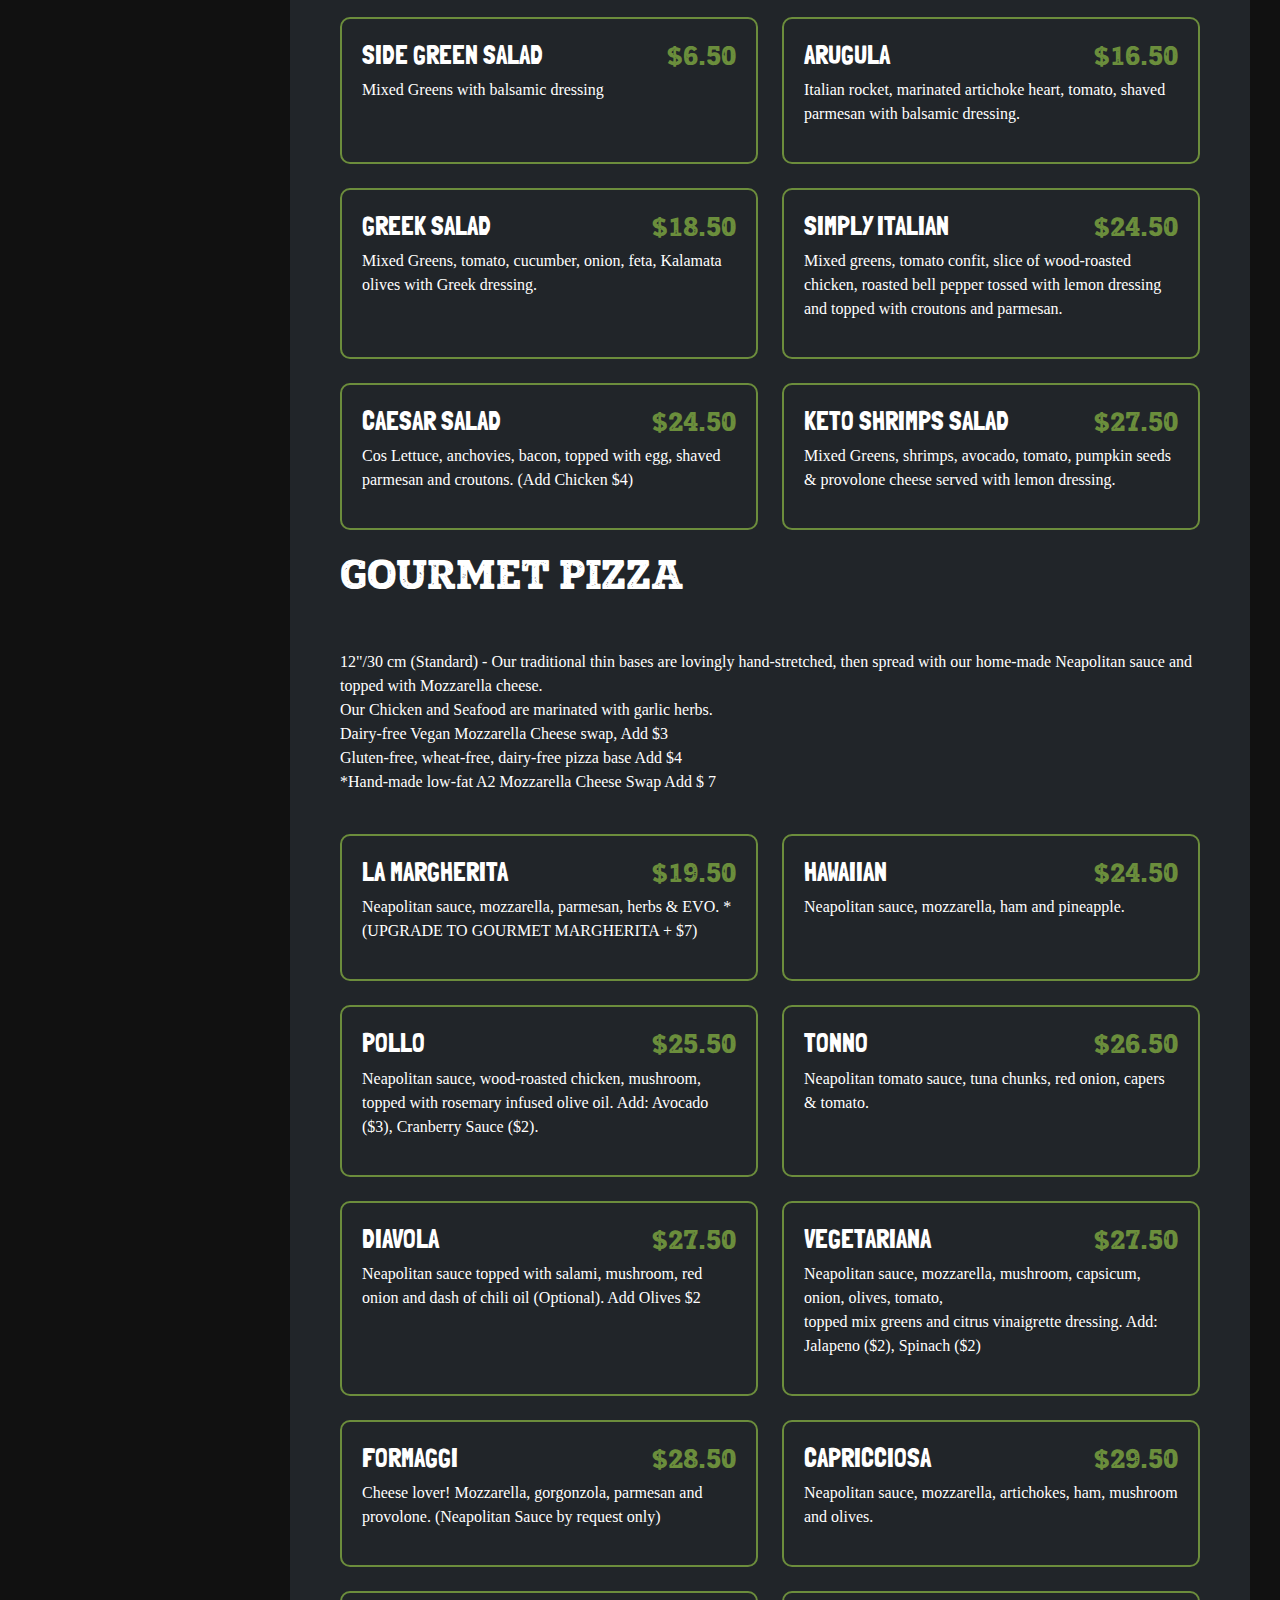
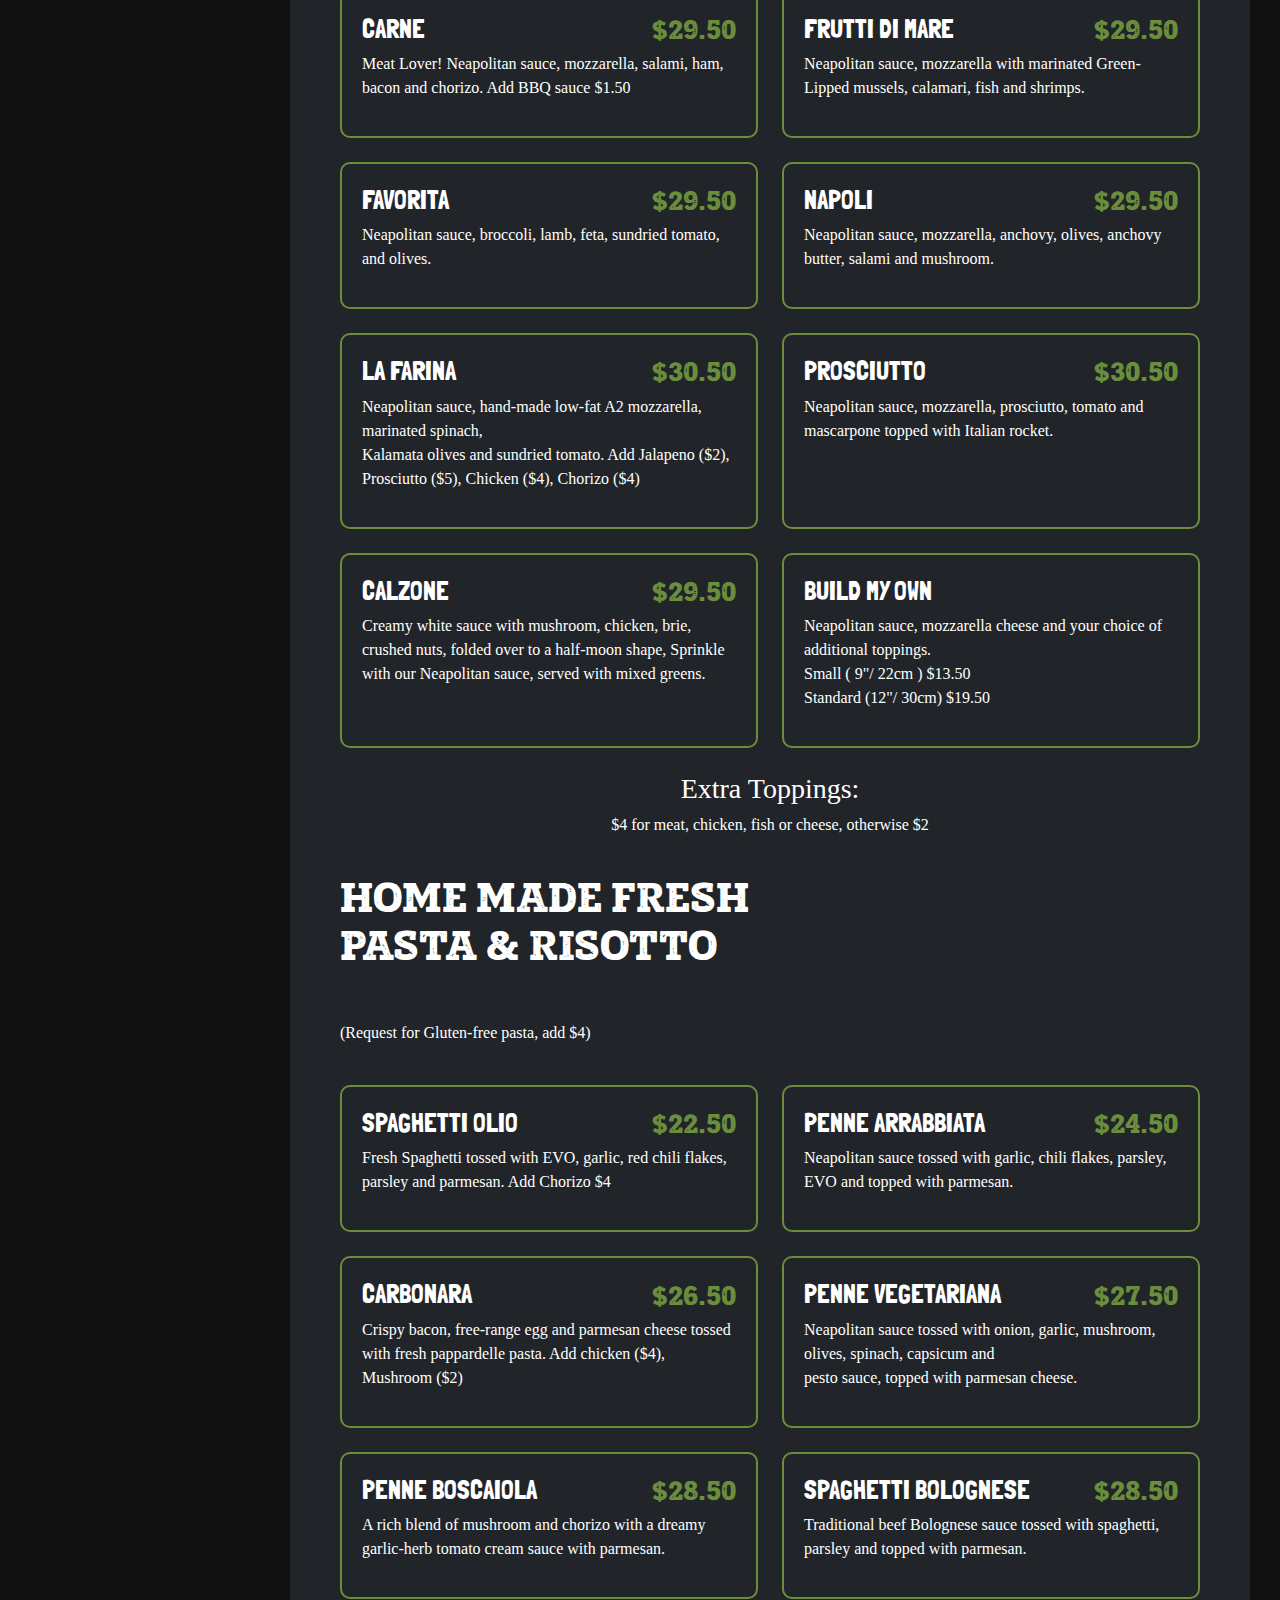
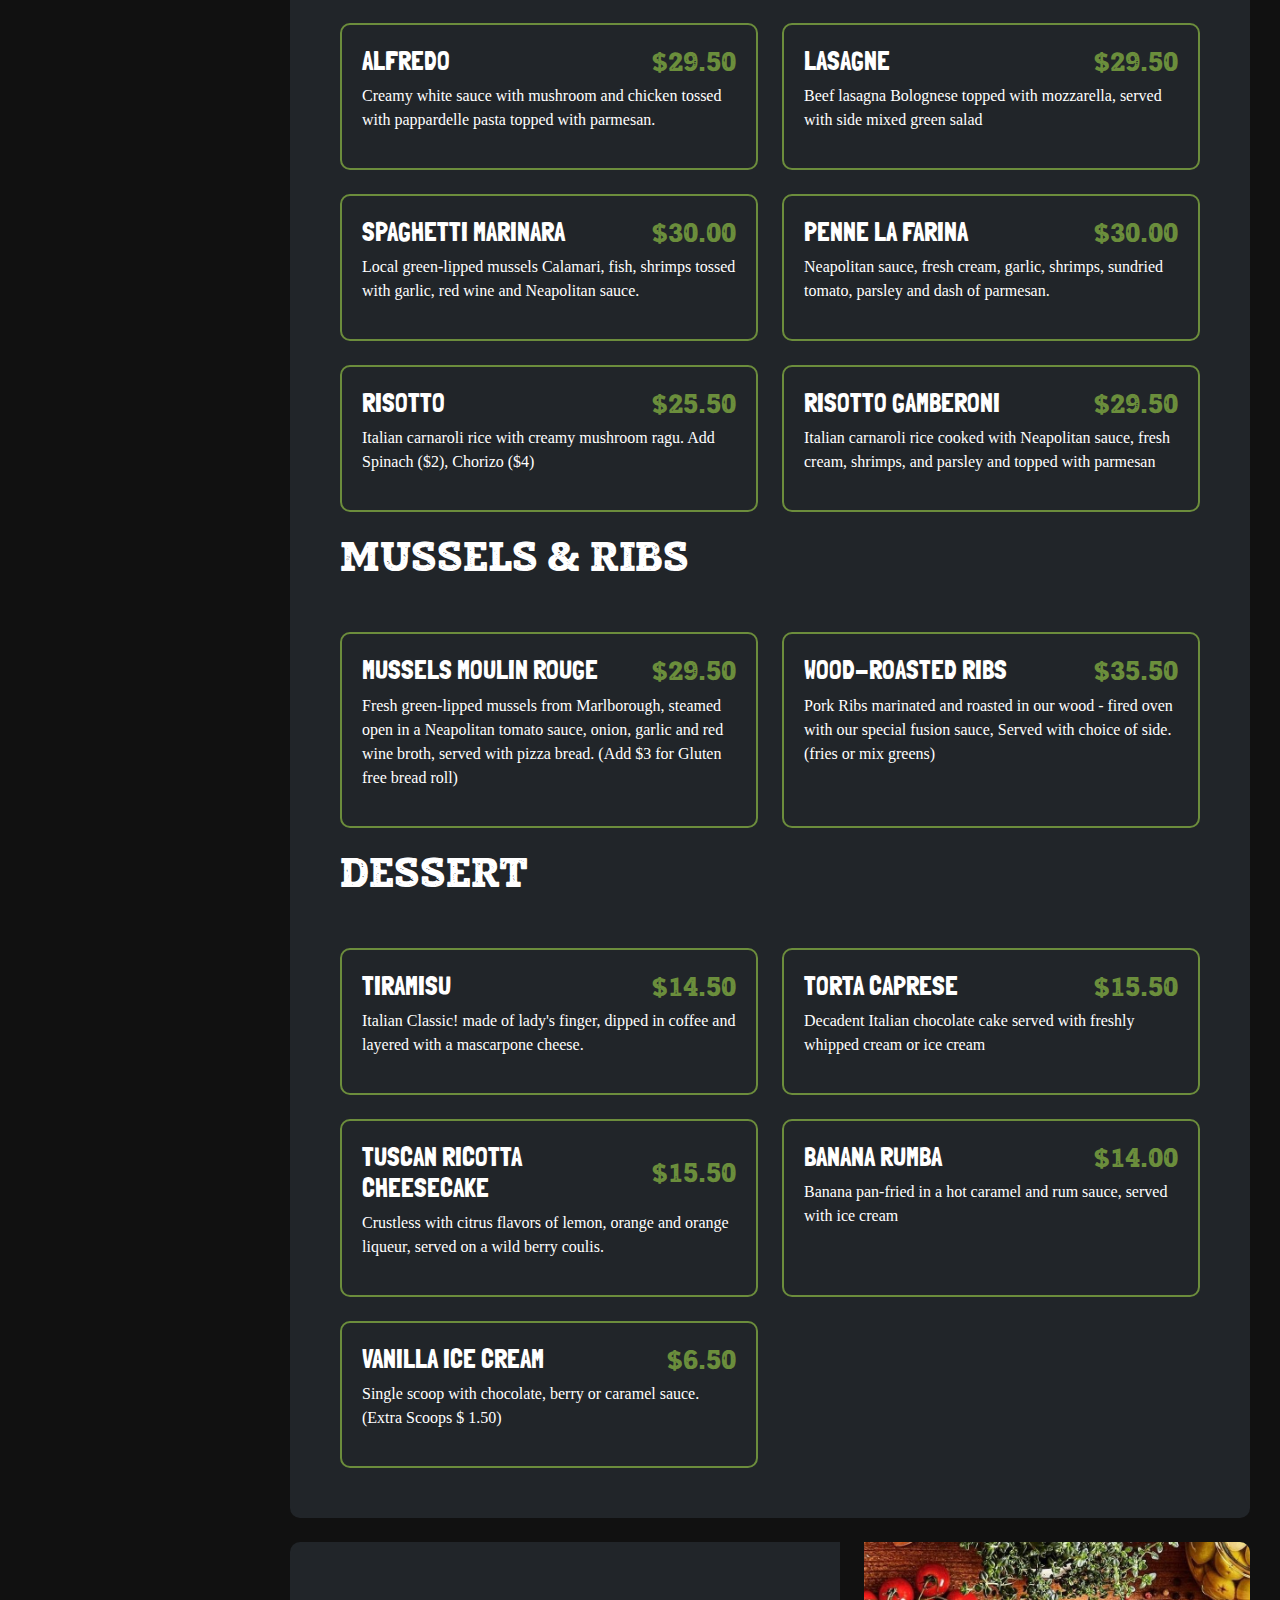
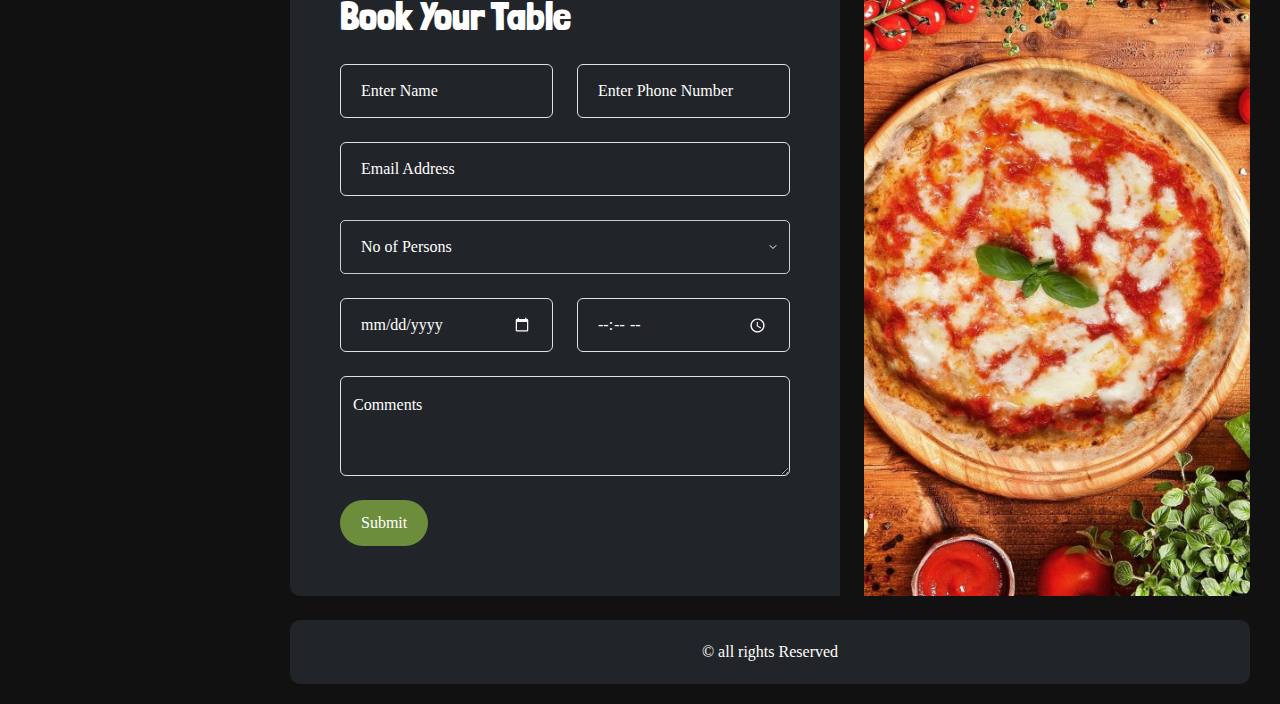
==== commit 1ec3f81a: "chanages" ====
--- a/index.html
+++ b/index.html
@@ -22,7 +22,7 @@
     <div class="overlay"></div>
    
     <div class="main">
-        <button class="toggle-button d-flex align-items-center justify-content-center me-2">☰</button>
+        <button class="toggle-button d-flex align-items-center justify-content-center">  ☰</button>
         <div class="sidebar">
             
             <div class="d-flex justify-content-between align-items-center">
--- a/scss/style.css
+++ b/scss/style.css
@@ -488,7 +488,7 @@
 
 /* New styles for responsiveness */
 .toggle-button {
-  display: none;
+  display: none !important;
   background-color: #6c8d3c;
   color: #fff;
   border: 2px solid #fff;
@@ -549,11 +549,14 @@
     padding: 120px 30px 30px 30px;
   }
   .toggle-button {
-    display: block;
+    display: block !important;
     position: fixed; /* Ensure it stays in place */
     top: 30px; /* Adjust as needed */
     left: 30px; /* Adjust as needed */
-    z-index: 1001; /* Higher than sidebar */
+    z-index: 1001;
+    display: flex !important;
+    justify-content: center !important;
+    align-items: center !important; /* Higher than sidebar */
   }
   .sidebar h3 {
     font-size: 26px;
